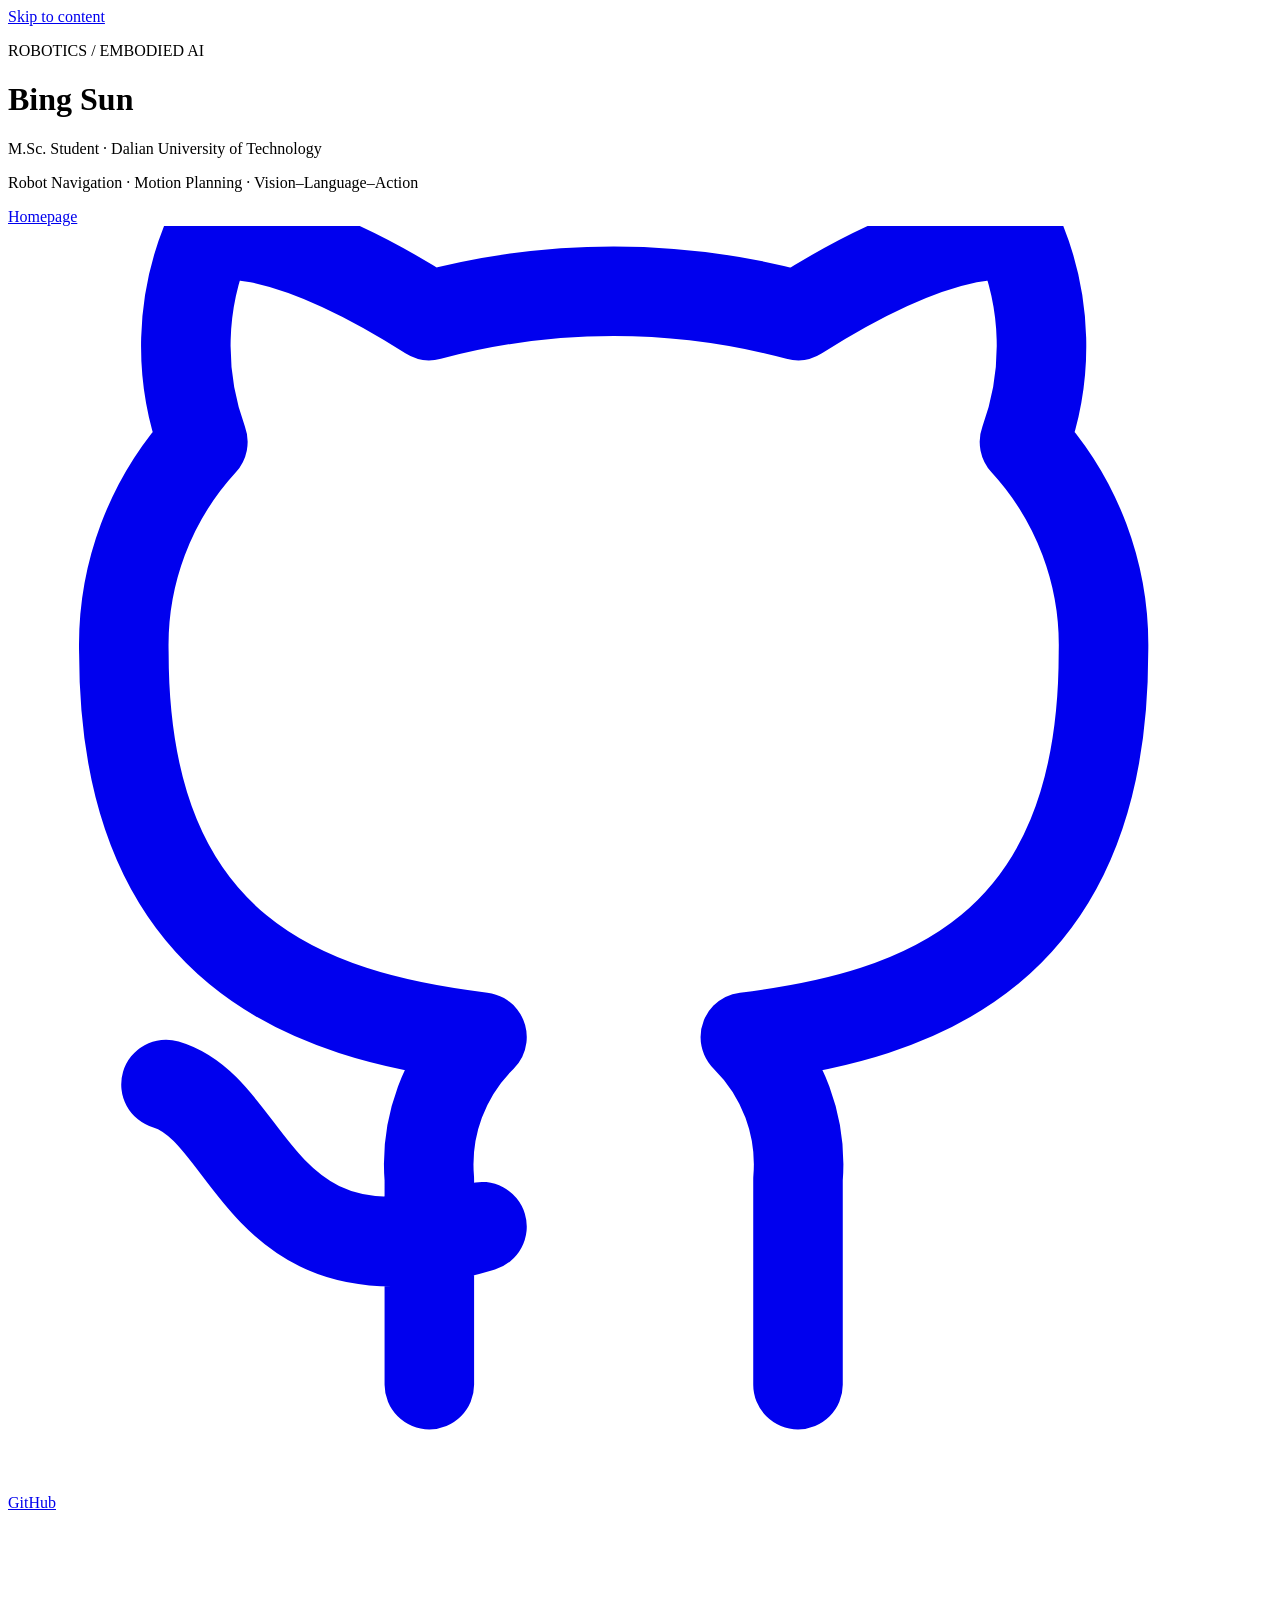
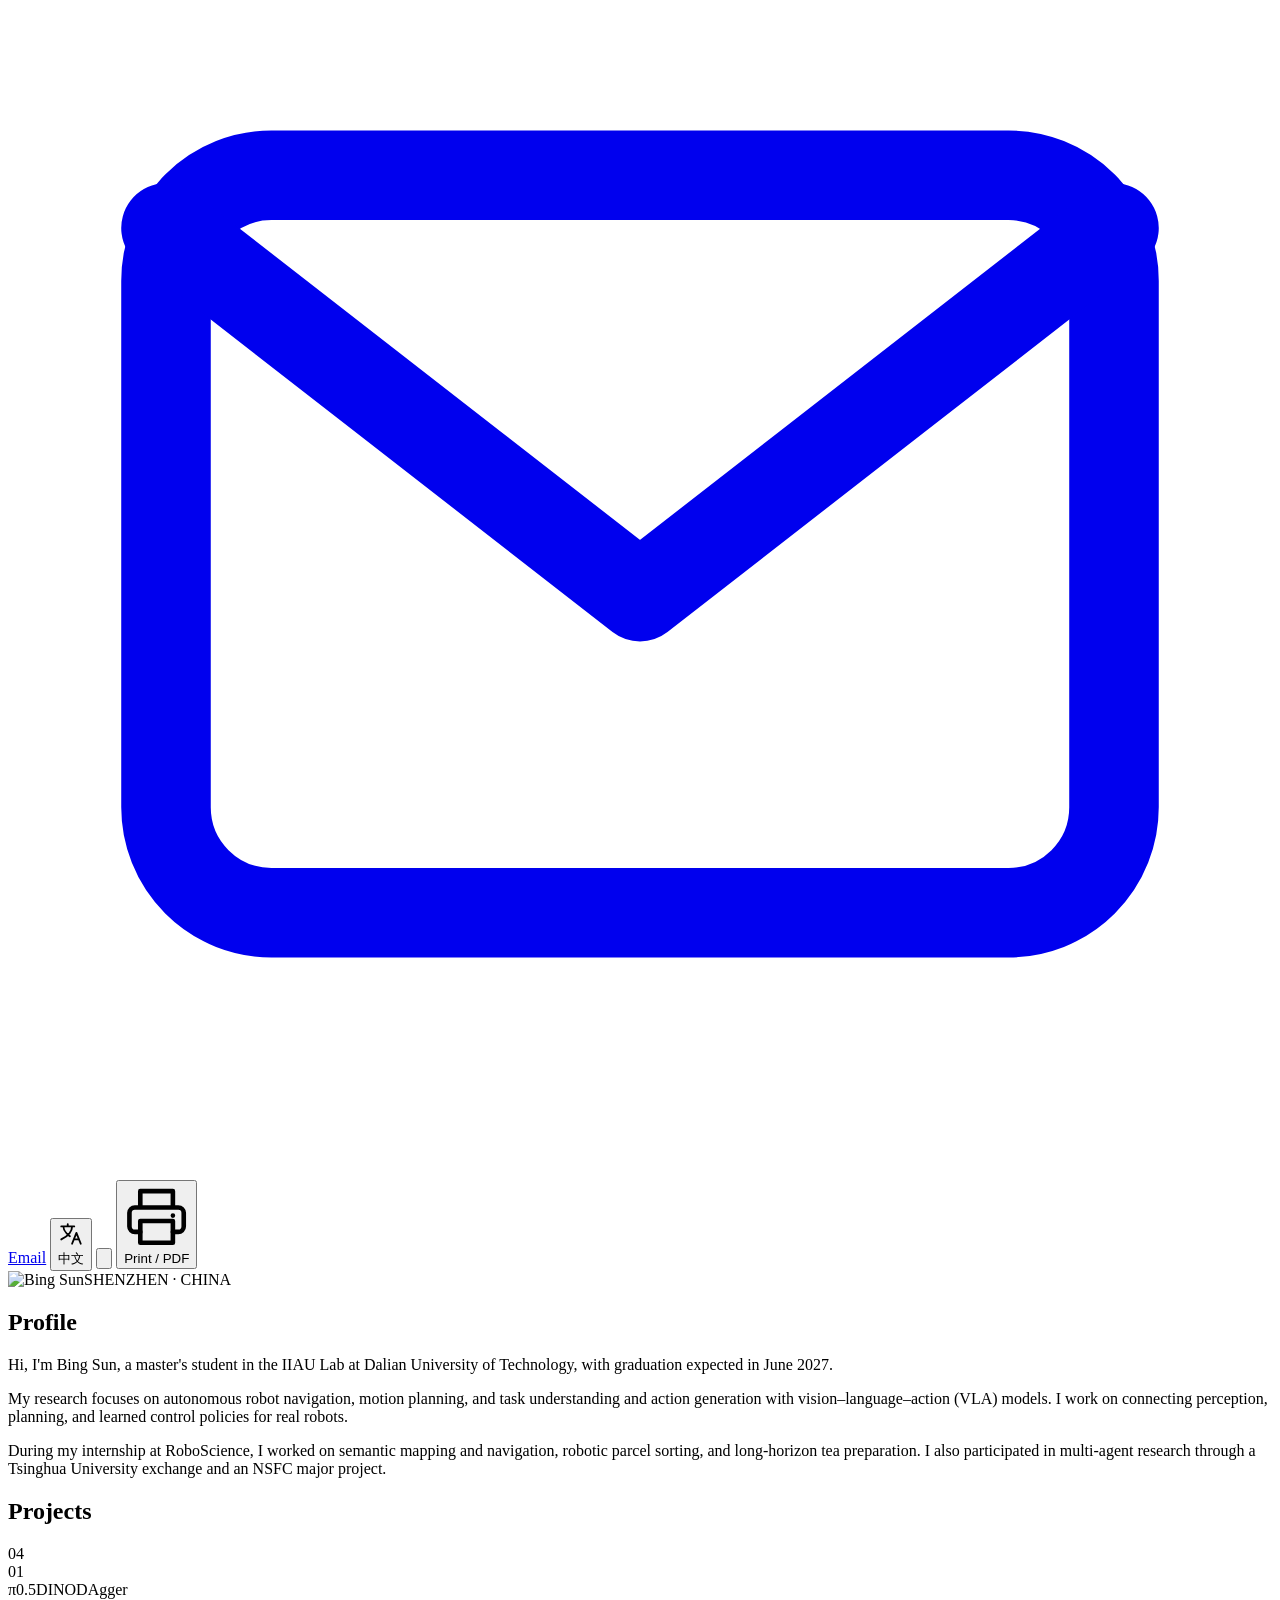
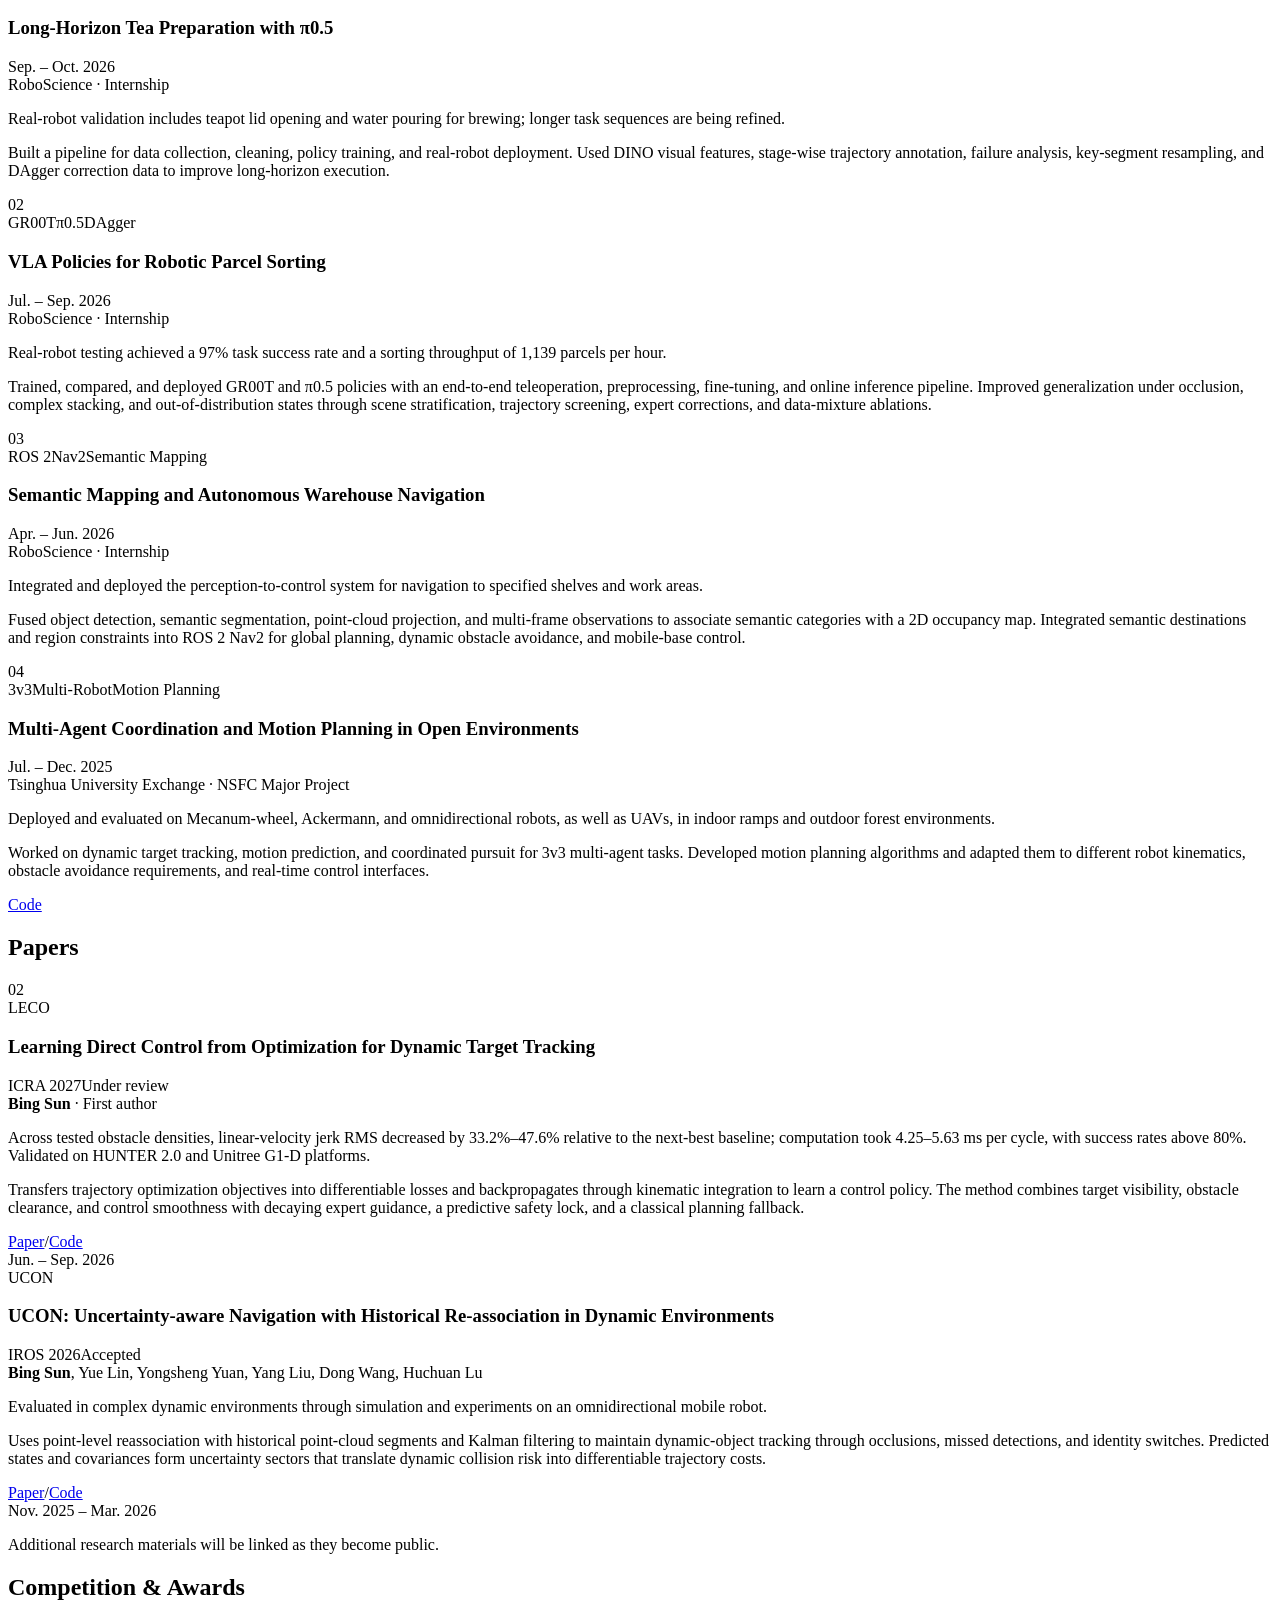
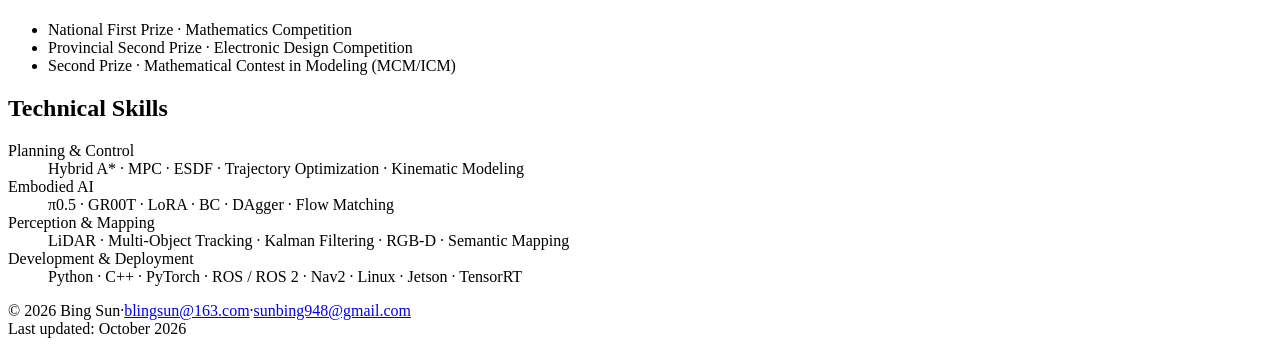
==== cv.html @ 5597ba79 "content: add LECO paper and code links" ====
<!doctype html>
<html lang="en">
<head>
  <meta charset="utf-8">
  <meta name="viewport" content="width=device-width, initial-scale=1">
  <meta name="color-scheme" content="light dark">
  <meta name="description" content="Bing Sun (孙冰), master's student at Dalian University of Technology. Research in robot navigation, motion planning, and vision–language–action models.">
  <meta property="og:title" content="Bing Sun | Robotics & Embodied AI">
  <meta property="og:description" content="Research and projects in autonomous navigation, motion planning, and vision–language–action policies.">
  <meta property="og:type" content="website">
  <meta property="og:url" content="https://bling-sun.github.io/MyHomepage/cv.html">
  <meta property="og:image" content="https://bling-sun.github.io/MyHomepage/assets/portrait.jpg">
  <link rel="canonical" href="https://bling-sun.github.io/MyHomepage/cv.html">
  <link rel="icon" href="assets/favicon.svg" type="image/svg+xml">
  <link rel="stylesheet" href="assets/styles.css?v=c110475b6ccc">
  <title>Bing Sun — CV</title>
  <script src="assets/main.js?v=215d275cc65a" defer></script>
  <script type="application/ld+json">{"@context":"https://schema.org","@type":"Person","name":"Bing Sun","alternateName":"孙冰","url":"https://bling-sun.github.io/MyHomepage/","image":"https://bling-sun.github.io/MyHomepage/assets/portrait.jpg","email":["blingsun@163.com","sunbing948@gmail.com"],"sameAs":["https://github.com/Bling-sun"],"affiliation":{"@type":"CollegeOrUniversity","name":"Dalian University of Technology"},"knowsAbout":["Robot Navigation","Motion Planning","Vision–Language–Action Models"]}</script>
</head>
<body class="cv-page">
  <a data-i18n="ui.skip" class="skip-link" href="#main">Skip to content</a>
  <header class="hero">
    <div class="hero-inner">
      <div class="hero-copy">
        <p data-i18n="hero.eyebrow" class="eyebrow">ROBOTICS / EMBODIED AI</p>
        <h1 data-i18n="name">Bing Sun</h1><p data-i18n="role" class="role">M.Sc. Student · Dalian University of Technology</p><p data-i18n="interests" class="interests">Robot Navigation · Motion Planning · Vision–Language–Action</p><div class="toolbar" aria-label="Links and display options">
    <a href="./" class="tool-link"><span data-i18n="ui.home">Homepage</span></a>
    <a href="https://github.com/Bling-sun" class="tool-link" target="_blank" rel="noopener noreferrer"><svg aria-hidden="true" viewBox="0 0 24 24" fill="none" stroke="currentColor" stroke-width="1.7" stroke-linecap="round" stroke-linejoin="round"><path d="M9 19c-4.3 1.3-4.3-2.2-6-2.7M15 22v-3.9a3.4 3.4 0 0 0-1-2.7c3.3-.4 6.8-1.6 6.8-7.3a5.7 5.7 0 0 0-1.5-4A5.3 5.3 0 0 0 19.2.2S18-.2 15 1.7a13.5 13.5 0 0 0-7 0C5-.2 3.8.2 3.8.2a5.3 5.3 0 0 0-.1 3.9 5.7 5.7 0 0 0-1.5 4c0 5.7 3.5 6.9 6.8 7.3a3.4 3.4 0 0 0-1 2.7V22"/></svg><span>GitHub</span></a>
    <a href="https://mail.163.com/" class="tool-link" data-email-contact aria-haspopup="dialog"><svg aria-hidden="true" viewBox="0 0 24 24" fill="none" stroke="currentColor" stroke-width="1.7" stroke-linecap="round" stroke-linejoin="round"><rect x="3" y="5" width="18" height="14" rx="2"/><path d="m3 6 9 7 9-7"/></svg><span data-i18n="ui.email">Email</span></a>
    <span class="toolbar-divider" aria-hidden="true"></span>
    <button class="tool-link" id="language-toggle" type="button" aria-label="切换为中文"><svg aria-hidden="true" viewBox="0 0 24 24" fill="none" stroke="currentColor" stroke-width="1.7" stroke-linecap="round" stroke-linejoin="round"><path d="M3 5h12M9 3v2M5 5c0 5 6 9 6 9M13 5c0 5-4 9-10 12M13 21l4-10 4 10M14.5 17h5"/></svg><span id="language-label">中文</span></button>
    <button class="tool-link theme-toggle" id="theme-toggle" type="button" aria-label="Switch to dark theme"><svg aria-hidden="true" viewBox="0 0 24 24" fill="none" stroke="currentColor" stroke-width="1.7" stroke-linecap="round" stroke-linejoin="round"><path d="M20.9 13A9 9 0 0 1 11 3.1 9 9 0 1 0 20.9 13Z"/></svg></button>
    <button class="tool-link" id="print-cv" type="button"><svg aria-hidden="true" viewBox="0 0 24 24" fill="none" stroke="currentColor" stroke-width="1.7" stroke-linecap="round" stroke-linejoin="round"><path d="M6 9V3h12v6M6 18H4a2 2 0 0 1-2-2v-5a2 2 0 0 1 2-2h16a2 2 0 0 1 2 2v5a2 2 0 0 1-2 2h-2"/><path d="M6 14h12v8H6zM18 12h.01"/></svg><span data-i18n="ui.print">Print / PDF</span></button>
  </div>

      </div>
      <div class="portrait-wrap"><img class="portrait" src="assets/portrait.jpg" alt="Bing Sun" width="128" height="154"><span class="portrait-caption">SHENZHEN · CHINA</span></div>

    </div>
  </header>

  <main class="container" id="main">
    <section class="profile" aria-labelledby="about-heading"><h2 id="about-heading"><span data-i18n="heading.about">Profile</span></h2><p data-i18n="bio.0">Hi, I&#39;m Bing Sun, a master&#39;s student in the IIAU Lab at Dalian University of Technology, with graduation expected in June 2027.</p><p data-i18n="bio.1">My research focuses on autonomous robot navigation, motion planning, and task understanding and action generation with vision–language–action (VLA) models. I work on connecting perception, planning, and learned control policies for real robots.</p><p data-i18n="bio.2">During my internship at RoboScience, I worked on semantic mapping and navigation, robotic parcel sorting, and long-horizon tea preparation. I also participated in multi-agent research through a Tsinghua University exchange and an NSFC major project.</p></section>
    <section id="projects" aria-labelledby="projects-heading"><div class="section-heading"><h2 id="projects-heading"><span data-i18n="heading.projects">Projects</span></h2><span class="section-count">04</span></div><div class="project-grid"><article class="entry project" id="tea">
      <div class="entry-content">
      <div class="entry-kicker"><span class="project-number">01</span><div class="tags"><span>π0.5</span><span>DINO</span><span>DAgger</span></div></div>
      <div class="entry-heading"><h3><span data-i18n="project.0.title">Long-Horizon Tea Preparation with π0.5</span></h3>
      <div class="entry-meta"><span data-i18n="project.0.date" class="date">Sep. – Oct. 2026</span></div></div>
      <div class="attribution"><span data-i18n="project.0.attribution">RoboScience · Internship</span></div>
      <div class="entry-body"><p data-i18n="project.0.result" class="result">Real-robot validation includes teapot lid opening and water pouring for brewing; longer task sequences are being refined.</p>
      <p data-i18n="project.0.description">Built a pipeline for data collection, cleaning, policy training, and real-robot deployment. Used DINO visual features, stage-wise trajectory annotation, failure analysis, key-segment resampling, and DAgger correction data to improve long-horizon execution.</p></div>
      <div class="entry-footer"><div class="material-links"></div></div>
      </div></article><article class="entry project" id="sorting">
      <div class="entry-content">
      <div class="entry-kicker"><span class="project-number">02</span><div class="tags"><span>GR00T</span><span>π0.5</span><span>DAgger</span></div></div>
      <div class="entry-heading"><h3><span data-i18n="project.1.title">VLA Policies for Robotic Parcel Sorting</span></h3>
      <div class="entry-meta"><span data-i18n="project.1.date" class="date">Jul. – Sep. 2026</span></div></div>
      <div class="attribution"><span data-i18n="project.1.attribution">RoboScience · Internship</span></div>
      <div class="entry-body"><p data-i18n="project.1.result" class="result">Real-robot testing achieved a 97% task success rate and a sorting throughput of 1,139 parcels per hour.</p>
      <p data-i18n="project.1.description">Trained, compared, and deployed GR00T and π0.5 policies with an end-to-end teleoperation, preprocessing, fine-tuning, and online inference pipeline. Improved generalization under occlusion, complex stacking, and out-of-distribution states through scene stratification, trajectory screening, expert corrections, and data-mixture ablations.</p></div>
      <div class="entry-footer"><div class="material-links"></div></div>
      </div></article><article class="entry project" id="navigation">
      <div class="entry-content">
      <div class="entry-kicker"><span class="project-number">03</span><div class="tags"><span>ROS 2</span><span>Nav2</span><span>Semantic Mapping</span></div></div>
      <div class="entry-heading"><h3><span data-i18n="project.2.title">Semantic Mapping and Autonomous Warehouse Navigation</span></h3>
      <div class="entry-meta"><span data-i18n="project.2.date" class="date">Apr. – Jun. 2026</span></div></div>
      <div class="attribution"><span data-i18n="project.2.attribution">RoboScience · Internship</span></div>
      <div class="entry-body"><p data-i18n="project.2.result" class="result">Integrated and deployed the perception-to-control system for navigation to specified shelves and work areas.</p>
      <p data-i18n="project.2.description">Fused object detection, semantic segmentation, point-cloud projection, and multi-frame observations to associate semantic categories with a 2D occupancy map. Integrated semantic destinations and region constraints into ROS 2 Nav2 for global planning, dynamic obstacle avoidance, and mobile-base control.</p></div>
      <div class="entry-footer"><div class="material-links"></div></div>
      </div></article><article class="entry project" id="multi-agent">
      <div class="entry-content">
      <div class="entry-kicker"><span class="project-number">04</span><div class="tags"><span>3v3</span><span>Multi-Robot</span><span>Motion Planning</span></div></div>
      <div class="entry-heading"><h3><span data-i18n="project.3.title">Multi-Agent Coordination and Motion Planning in Open Environments</span></h3>
      <div class="entry-meta"><span data-i18n="project.3.date" class="date">Jul. – Dec. 2025</span></div></div>
      <div class="attribution"><span data-i18n="project.3.attribution">Tsinghua University Exchange · NSFC Major Project</span></div>
      <div class="entry-body"><p data-i18n="project.3.result" class="result">Deployed and evaluated on Mecanum-wheel, Ackermann, and omnidirectional robots, as well as UAVs, in indoor ramps and outdoor forest environments.</p>
      <p data-i18n="project.3.description">Worked on dynamic target tracking, motion prediction, and coordinated pursuit for 3v3 multi-agent tasks. Developed motion planning algorithms and adapted them to different robot kinematics, obstacle avoidance requirements, and real-time control interfaces.</p></div>
      <div class="entry-footer"><div class="material-links"><a href="https://github.com/Bling-sun/RobotPerception" target="_blank" rel="noopener noreferrer"><span data-i18n="project.3.link.code">Code</span></a></div></div>
      </div></article></div></section>
    <section id="papers" aria-labelledby="papers-heading"><div class="section-heading"><h2 id="papers-heading"><span data-i18n="heading.papers">Papers</span></h2><span class="section-count">02</span></div><article class="entry paper" id="leco">
      <div class="entry-content">
      <div class="entry-kicker">LECO</div>
      <div class="entry-heading"><h3><span data-i18n="paper.0.title">Learning Direct Control from Optimization for Dynamic Target Tracking</span></h3>
      <div class="entry-meta"><span class="venue">ICRA 2027</span><span data-i18n="paper.0.status" class="status review">Under review</span></div></div>
      <div class="attribution"><span class="authors"><strong data-i18n="paper.0.attribution.name">Bing Sun</strong><span data-i18n="paper.0.attribution.remaining"> · First author</span></span></div>
      <div class="entry-body"><p data-i18n="paper.0.result" class="result">Across tested obstacle densities, linear-velocity jerk RMS decreased by 33.2%–47.6% relative to the next-best baseline; computation took 4.25–5.63 ms per cycle, with success rates above 80%. Validated on HUNTER 2.0 and Unitree G1-D platforms.</p>
      <p data-i18n="paper.0.description">Transfers trajectory optimization objectives into differentiable losses and backpropagates through kinematic integration to learn a control policy. The method combines target visibility, obstacle clearance, and control smoothness with decaying expert guidance, a predictive safety lock, and a classical planning fallback.</p></div>
      <div class="entry-footer"><div class="material-links"><a href="https://arxiv.org/abs/2610.34929" target="_blank" rel="noopener noreferrer"><span data-i18n="paper.0.link.paper">Paper</span></a><span aria-hidden="true" class="link-divider">/</span><a href="https://github.com/Bling-sun/LECO" target="_blank" rel="noopener noreferrer"><span data-i18n="paper.0.link.code">Code</span></a></div><span data-i18n="paper.0.date" class="date">Jun. – Sep. 2026</span></div>
      </div></article><article class="entry paper" id="ucon">
      <div class="entry-content">
      <div class="entry-kicker">UCON</div>
      <div class="entry-heading"><h3><span data-i18n="paper.1.title">UCON: Uncertainty-aware Navigation with Historical Re-association in Dynamic Environments</span></h3>
      <div class="entry-meta"><span class="venue">IROS 2026</span><span data-i18n="paper.1.status" class="status accepted">Accepted</span></div></div>
      <div class="attribution"><span class="authors"><strong data-i18n="paper.1.attribution.name">Bing Sun</strong><span data-i18n="paper.1.attribution.remaining">, Yue Lin, Yongsheng Yuan, Yang Liu, Dong Wang, Huchuan Lu</span></span></div>
      <div class="entry-body"><p data-i18n="paper.1.result" class="result">Evaluated in complex dynamic environments through simulation and experiments on an omnidirectional mobile robot.</p>
      <p data-i18n="paper.1.description">Uses point-level reassociation with historical point-cloud segments and Kalman filtering to maintain dynamic-object tracking through occlusions, missed detections, and identity switches. Predicted states and covariances form uncertainty sectors that translate dynamic collision risk into differentiable trajectory costs.</p></div>
      <div class="entry-footer"><div class="material-links"><a href="https://arxiv.org/abs/2609.29419" target="_blank" rel="noopener noreferrer"><span data-i18n="paper.1.link.paper">Paper</span></a><span aria-hidden="true" class="link-divider">/</span><a href="https://github.com/Bling-sun/UCON" target="_blank" rel="noopener noreferrer"><span data-i18n="paper.1.link.code">Code</span></a></div><span data-i18n="paper.1.date" class="date">Nov. 2025 – Mar. 2026</span></div>
      </div></article><p data-i18n="papers.note" class="section-note">Additional research materials will be linked as they become public.</p></section>
    <section id="awards" aria-labelledby="awards-heading"><div class="section-heading"><h2 id="awards-heading"><span data-i18n="heading.awards">Competition &amp; Awards</span></h2></div><ul class="awards-list"><li data-i18n="award.0">National First Prize · Mathematics Competition</li><li data-i18n="award.1">Provincial Second Prize · Electronic Design Competition</li><li data-i18n="award.2">Second Prize · Mathematical Contest in Modeling (MCM/ICM)</li></ul></section>
    <section id="skills" aria-labelledby="skills-heading"><div class="section-heading"><h2 id="skills-heading"><span data-i18n="heading.skills">Technical Skills</span></h2></div><dl class="skills-list"><div><dt><span data-i18n="skill.0.label">Planning &amp; Control</span></dt><dd>Hybrid A* · MPC · ESDF · Trajectory Optimization · Kinematic Modeling</dd></div><div><dt><span data-i18n="skill.1.label">Embodied AI</span></dt><dd>π0.5 · GR00T · LoRA · BC · DAgger · Flow Matching</dd></div><div><dt><span data-i18n="skill.2.label">Perception &amp; Mapping</span></dt><dd>LiDAR · Multi-Object Tracking · Kalman Filtering · RGB-D · Semantic Mapping</dd></div><div><dt><span data-i18n="skill.3.label">Development &amp; Deployment</span></dt><dd>Python · C++ · PyTorch · ROS / ROS 2 · Nav2 · Linux · Jetson · TensorRT</dd></div></dl></section>
  </main>
  <footer class="site-footer"><div><span>© 2026 </span><span data-i18n="footer.name">Bing Sun</span><span class="footer-dot" aria-hidden="true">·</span><a href="https://mail.163.com/" data-email-contact aria-haspopup="dialog">blingsun@163.com</a><span class="footer-dot" aria-hidden="true">·</span><a href="https://mail.google.com/mail/?view=cm&amp;fs=1&amp;to=sunbing948%40gmail.com" data-email-contact aria-haspopup="dialog">sunbing948@gmail.com</a></div><div class="updated"><span data-i18n="footer.updated">Last updated: October 2026</span></div></footer>
  <dialog class="email-dialog" id="email-contact" aria-labelledby="email-title">
    <div class="email-heading"><h2 data-i18n="contact.title" id="email-title">Get in touch</h2><form method="dialog"><button class="tool-link" type="submit"><span data-i18n="contact.close">Close</span></button></form></div>
    <p data-i18n="contact.description">Copy a recipient address and write from your preferred email service. For 163 Mail, paste the address into a new message after signing in.</p>
    <div class="email-option">
      <label data-i18n="contact.address.0" for="email-address-0">Email address 1</label>
      <input id="email-address-0" type="text" value="blingsun@163.com" readonly spellcheck="false">
      <div class="email-actions"><button class="tool-link" type="button" data-copy-email="email-address-0"><span data-i18n="contact.copy.0">Copy email</span></button><a href="https://mail.163.com/" class="tool-link" target="_blank" rel="noopener noreferrer"><span data-i18n="contact.open.0">Open 163 Mail ↗</span></a></div>
    </div><div class="email-option">
      <label data-i18n="contact.address.1" for="email-address-1">Email address 2</label>
      <input id="email-address-1" type="text" value="sunbing948@gmail.com" readonly spellcheck="false">
      <div class="email-actions"><button class="tool-link" type="button" data-copy-email="email-address-1"><span data-i18n="contact.copy.1">Copy email</span></button><a href="https://mail.google.com/mail/?view=cm&amp;fs=1&amp;to=sunbing948%40gmail.com" class="tool-link" target="_blank" rel="noopener noreferrer"><span data-i18n="contact.open.1">Compose in Gmail ↗</span></a></div>
    </div>
    <p class="email-status" id="email-status" role="status" aria-live="polite"></p>
  </dialog>
  <script id="translations" type="application/json">{"bio.0":{"en":"Hi, I'm Bing Sun, a master's student in the IIAU Lab at Dalian University of Technology, with graduation expected in June 2027.","zh":"你好，我是孙冰，目前在大连理工大学 IIAU Lab 攻读硕士学位，预计于 2027 年 6 月毕业。"},"bio.1":{"en":"My research focuses on autonomous robot navigation, motion planning, and task understanding and action generation with vision–language–action (VLA) models. I work on connecting perception, planning, and learned control policies for real robots.","zh":"我的研究方向是机器人自主导航、运动规划，以及基于视觉语言动作（VLA）模型的任务理解与动作生成，关注感知、规划与学习控制策略在真实机器人上的融合与应用。"},"bio.2":{"en":"During my internship at RoboScience, I worked on semantic mapping and navigation, robotic parcel sorting, and long-horizon tea preparation. I also participated in multi-agent research through a Tsinghua University exchange and an NSFC major project.","zh":"在 RoboScience 实习期间，我参与了语义建图与自主导航、机器人快递分拣及长程茶艺操作。在清华大学交流及国家自然科学基金重大项目中，我参与了多智能体协同对抗研究。"},"award.0":{"en":"National First Prize · Mathematics Competition","zh":"数学竞赛 · 国家一等奖"},"award.1":{"en":"Provincial Second Prize · Electronic Design Competition","zh":"电子设计竞赛 · 省级二等奖"},"award.2":{"en":"Second Prize · Mathematical Contest in Modeling (MCM/ICM)","zh":"美国大学生数学建模竞赛 · 二等奖"},"skill.0.label":{"en":"Planning & Control","zh":"规划与控制"},"skill.1.label":{"en":"Embodied AI","zh":"具身智能"},"skill.2.label":{"en":"Perception & Mapping","zh":"感知与建图"},"skill.3.label":{"en":"Development & Deployment","zh":"开发与部署"},"name":{"en":"Bing Sun","zh":"孙冰"},"role":{"en":"M.Sc. Student · Dalian University of Technology","zh":"硕士研究生 · 大连理工大学"},"interests":{"en":"Robot Navigation · Motion Planning · Vision–Language–Action","zh":"机器人导航 · 运动规划 · 视觉语言动作模型"},"ui.home":{"en":"Homepage","zh":"主页"},"ui.email":{"en":"Email","zh":"邮箱"},"ui.print":{"en":"Print / PDF","zh":"打印 / PDF"},"ui.skip":{"en":"Skip to content","zh":"跳转到内容"},"hero.eyebrow":{"en":"ROBOTICS / EMBODIED AI","zh":"机器人 / 具身智能"},"heading.about":{"en":"Profile","zh":"个人简介"},"project.0.title":{"en":"Long-Horizon Tea Preparation with π0.5","zh":"基于 π0.5 的长程茶艺操作"},"project.0.date":{"en":"Sep. – Oct. 2026","zh":"2026.09 – 2026.10"},"project.0.description":{"en":"Built a pipeline for data collection, cleaning, policy training, and real-robot deployment. Used DINO visual features, stage-wise trajectory annotation, failure analysis, key-segment resampling, and DAgger correction data to improve long-horizon execution.","zh":"搭建数据采集、清洗、策略训练与真机部署链路。引入 DINO 视觉特征，围绕阶段切换、误差累积及失败恢复建立分阶段轨迹标注和失败归因机制，结合关键片段重采样与 DAgger 纠错数据优化长程执行。"},"project.0.attribution":{"en":"RoboScience · Internship","zh":"RoboScience · 实习"},"project.0.result":{"en":"Real-robot validation includes teapot lid opening and water pouring for brewing; longer task sequences are being refined.","zh":"完成系统集成与真机测试，已实现茶壶开盖和倒水冲泡步骤，并持续优化更长任务序列的执行能力。"},"project.1.title":{"en":"VLA Policies for Robotic Parcel Sorting","zh":"快递分拣 VLA 策略训练与实机部署"},"project.1.date":{"en":"Jul. – Sep. 2026","zh":"2026.07 – 2026.09"},"project.1.description":{"en":"Trained, compared, and deployed GR00T and π0.5 policies with an end-to-end teleoperation, preprocessing, fine-tuning, and online inference pipeline. Improved generalization under occlusion, complex stacking, and out-of-distribution states through scene stratification, trajectory screening, expert corrections, and data-mixture ablations.","zh":"基于 GR00T 和 π0.5 开展训练、性能对比与真机部署，搭建遥操作采集、数据预处理、策略微调和在线推理链路。针对包裹遮挡、复杂堆叠与分布外失败，结合场景分层、轨迹筛选、专家纠错及数据配比消融改善泛化表现。"},"project.1.attribution":{"en":"RoboScience · Internship","zh":"RoboScience · 实习"},"project.1.result":{"en":"Real-robot testing achieved a 97% task success rate and a sorting throughput of 1,139 parcels per hour.","zh":"真实机器人测试中，任务成功率达到 97%，分拣速度达到 1,139 件/小时。"},"project.2.title":{"en":"Semantic Mapping and Autonomous Warehouse Navigation","zh":"面向仓库环境的语义建图与自主导航"},"project.2.date":{"en":"Apr. – Jun. 2026","zh":"2026.04 – 2026.06"},"project.2.description":{"en":"Fused object detection, semantic segmentation, point-cloud projection, and multi-frame observations to associate semantic categories with a 2D occupancy map. Integrated semantic destinations and region constraints into ROS 2 Nav2 for global planning, dynamic obstacle avoidance, and mobile-base control.","zh":"融合目标检测、语义分割、点云投影与多帧观测，实现语义类别与二维占据地图的空间关联。基于 ROS 2 Nav2 集成全局规划、局部动态避障及底盘控制，将语义目标点和区域约束融入导航任务。"},"project.2.attribution":{"en":"RoboScience · Internship","zh":"RoboScience · 实习"},"project.2.result":{"en":"Integrated and deployed the perception-to-control system for navigation to specified shelves and work areas.","zh":"完成从感知、建图到规划控制的系统联调与部署，实现面向指定货架和工作区域的自主导航。"},"project.3.title":{"en":"Multi-Agent Coordination and Motion Planning in Open Environments","zh":"开放环境多智能体协同对抗与运动规划"},"project.3.date":{"en":"Jul. – Dec. 2025","zh":"2025.07 – 2025.12"},"project.3.description":{"en":"Worked on dynamic target tracking, motion prediction, and coordinated pursuit for 3v3 multi-agent tasks. Developed motion planning algorithms and adapted them to different robot kinematics, obstacle avoidance requirements, and real-time control interfaces.","zh":"面向 3v3 多智能体任务，开展动态目标跟踪、运动状态预测与协同围剿策略研究。开发运动规划算法，并针对不同平台的运动学、障碍规避与实时控制需求完成适配。"},"project.3.attribution":{"en":"Tsinghua University Exchange · NSFC Major Project","zh":"清华大学交流 · 国家自然科学基金重大项目"},"project.3.result":{"en":"Deployed and evaluated on Mecanum-wheel, Ackermann, and omnidirectional robots, as well as UAVs, in indoor ramps and outdoor forest environments.","zh":"支持麦克纳姆轮、阿克曼轮、全向轮移动机器人及无人机，在室内坡道和室外森林环境中完成部署与实验验证。"},"project.3.link.code":{"en":"Code","zh":"代码"},"heading.projects":{"en":"Projects","zh":"项目"},"paper.0.title":{"en":"Learning Direct Control from Optimization for Dynamic Target Tracking","zh":"从优化中学习直接控制，实现动态目标跟踪"},"paper.0.status":{"en":"Under review","zh":"审稿中"},"paper.0.description":{"en":"Transfers trajectory optimization objectives into differentiable losses and backpropagates through kinematic integration to learn a control policy. The method combines target visibility, obstacle clearance, and control smoothness with decaying expert guidance, a predictive safety lock, and a classical planning fallback.","zh":"将传统轨迹优化目标转化为可微损失，通过运动学积分实现轨迹级损失向控制策略的端到端反向传播。融合目标可见性、障碍物距离与控制平滑性约束，并结合衰减式专家引导、预测性安全锁及经典规划控制回退策略。"},"paper.0.attribution.name":{"en":"Bing Sun","zh":"孙冰"},"paper.0.attribution.remaining":{"en":" · First author","zh":" · 第一作者"},"paper.0.result":{"en":"Across tested obstacle densities, linear-velocity jerk RMS decreased by 33.2%–47.6% relative to the next-best baseline; computation took 4.25–5.63 ms per cycle, with success rates above 80%. Validated on HUNTER 2.0 and Unitree G1-D platforms.","zh":"在所测试的不同障碍物密度下，线速度 Jerk RMS 较次优方法降低 33.2%–47.6%，单周期计算时间为 4.25–5.63 ms，成功率超过 80%；在 HUNTER 2.0 阿克曼底盘和宇树 G1-D 平台上完成实机验证。"},"paper.0.link.paper":{"en":"Paper","zh":"论文"},"paper.0.link.code":{"en":"Code","zh":"代码"},"paper.0.date":{"en":"Jun. – Sep. 2026","zh":"2026.06 – 2026.09"},"paper.1.title":{"en":"UCON: Uncertainty-aware Navigation with Historical Re-association in Dynamic Environments","zh":"UCON：动态环境中基于历史重关联的不确定性感知导航"},"paper.1.status":{"en":"Accepted","zh":"已录用"},"paper.1.description":{"en":"Uses point-level reassociation with historical point-cloud segments and Kalman filtering to maintain dynamic-object tracking through occlusions, missed detections, and identity switches. Predicted states and covariances form uncertainty sectors that translate dynamic collision risk into differentiable trajectory costs.","zh":"针对遮挡、漏检和 ID 切换，设计基于历史点云片段的点级重关联机制，结合卡尔曼滤波进行目标状态估计与协方差传播。基于预测状态与协方差构建不确定性扇区，将动态碰撞风险转化为可微轨迹代价。"},"paper.1.attribution.name":{"en":"Bing Sun","zh":"孙冰"},"paper.1.attribution.remaining":{"en":", Yue Lin, Yongsheng Yuan, Yang Liu, Dong Wang, Huchuan Lu","zh":"，林跃，袁永胜，刘洋，王栋，卢湖川"},"paper.1.result":{"en":"Evaluated in complex dynamic environments through simulation and experiments on an omnidirectional mobile robot.","zh":"在复杂动态环境中开展仿真及全向移动机器人实验，验证感知与规划联合方法的有效性。"},"paper.1.link.paper":{"en":"Paper","zh":"论文"},"paper.1.link.code":{"en":"Code","zh":"代码"},"paper.1.date":{"en":"Nov. 2025 – Mar. 2026","zh":"2025.11 – 2026.03"},"papers.note":{"en":"Additional research materials will be linked as they become public.","zh":"更多研究资料将在公开后补充链接。"},"heading.papers":{"en":"Papers","zh":"论文"},"heading.awards":{"en":"Competition & Awards","zh":"竞赛与荣誉"},"heading.skills":{"en":"Technical Skills","zh":"专业技能"},"footer.name":{"en":"Bing Sun","zh":"孙冰"},"footer.updated":{"en":"Last updated: October 2026","zh":"最近更新：2026 年 10 月"},"contact.title":{"en":"Get in touch","zh":"联系我"},"contact.close":{"en":"Close","zh":"关闭"},"contact.description":{"en":"Copy a recipient address and write from your preferred email service. For 163 Mail, paste the address into a new message after signing in.","zh":"复制收件地址，用你常用的邮箱写信。网易邮箱需登录后新建邮件并粘贴地址。"},"contact.address.0":{"en":"Email address 1","zh":"邮箱地址 1"},"contact.copy.0":{"en":"Copy email","zh":"复制邮箱"},"contact.open.0":{"en":"Open 163 Mail ↗","zh":"打开网易邮箱 ↗"},"contact.address.1":{"en":"Email address 2","zh":"邮箱地址 2"},"contact.copy.1":{"en":"Copy email","zh":"复制邮箱"},"contact.open.1":{"en":"Compose in Gmail ↗","zh":"Gmail 网页写信 ↗"}}</script>
</body>
</html>
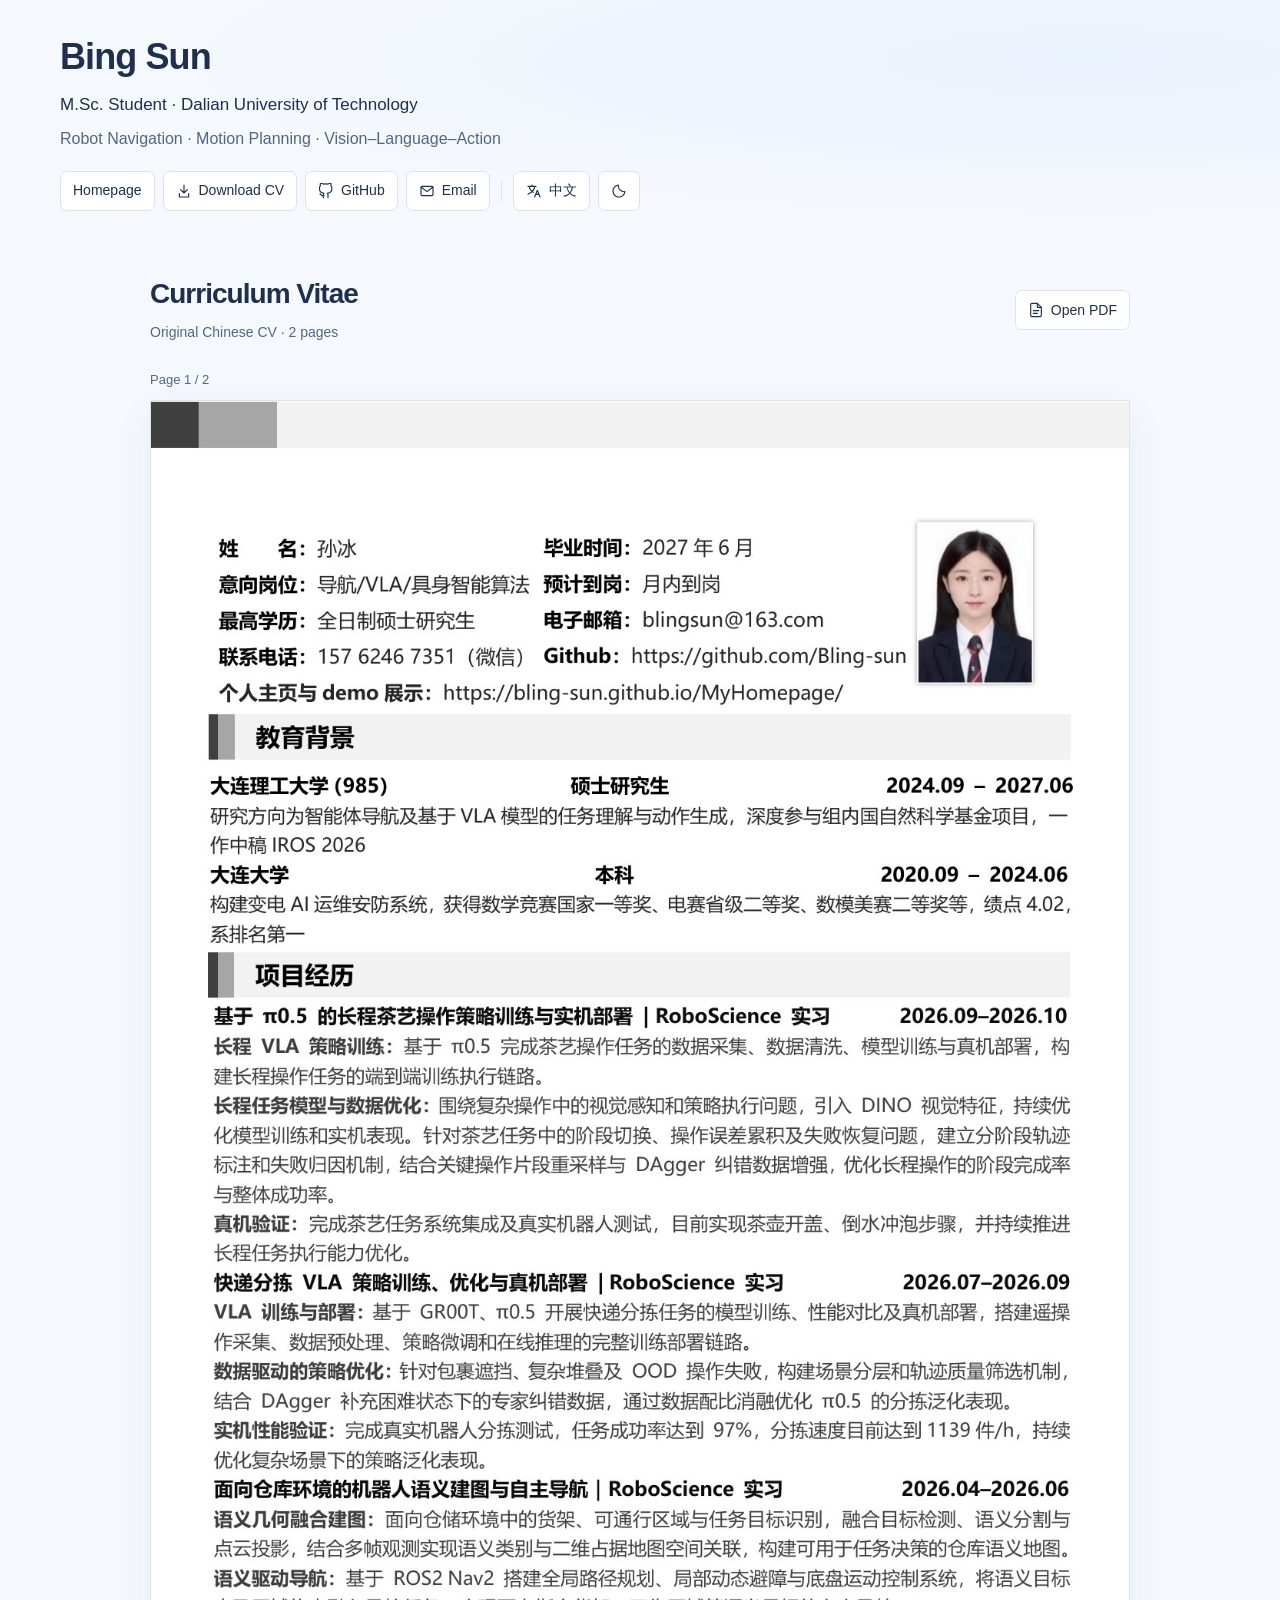
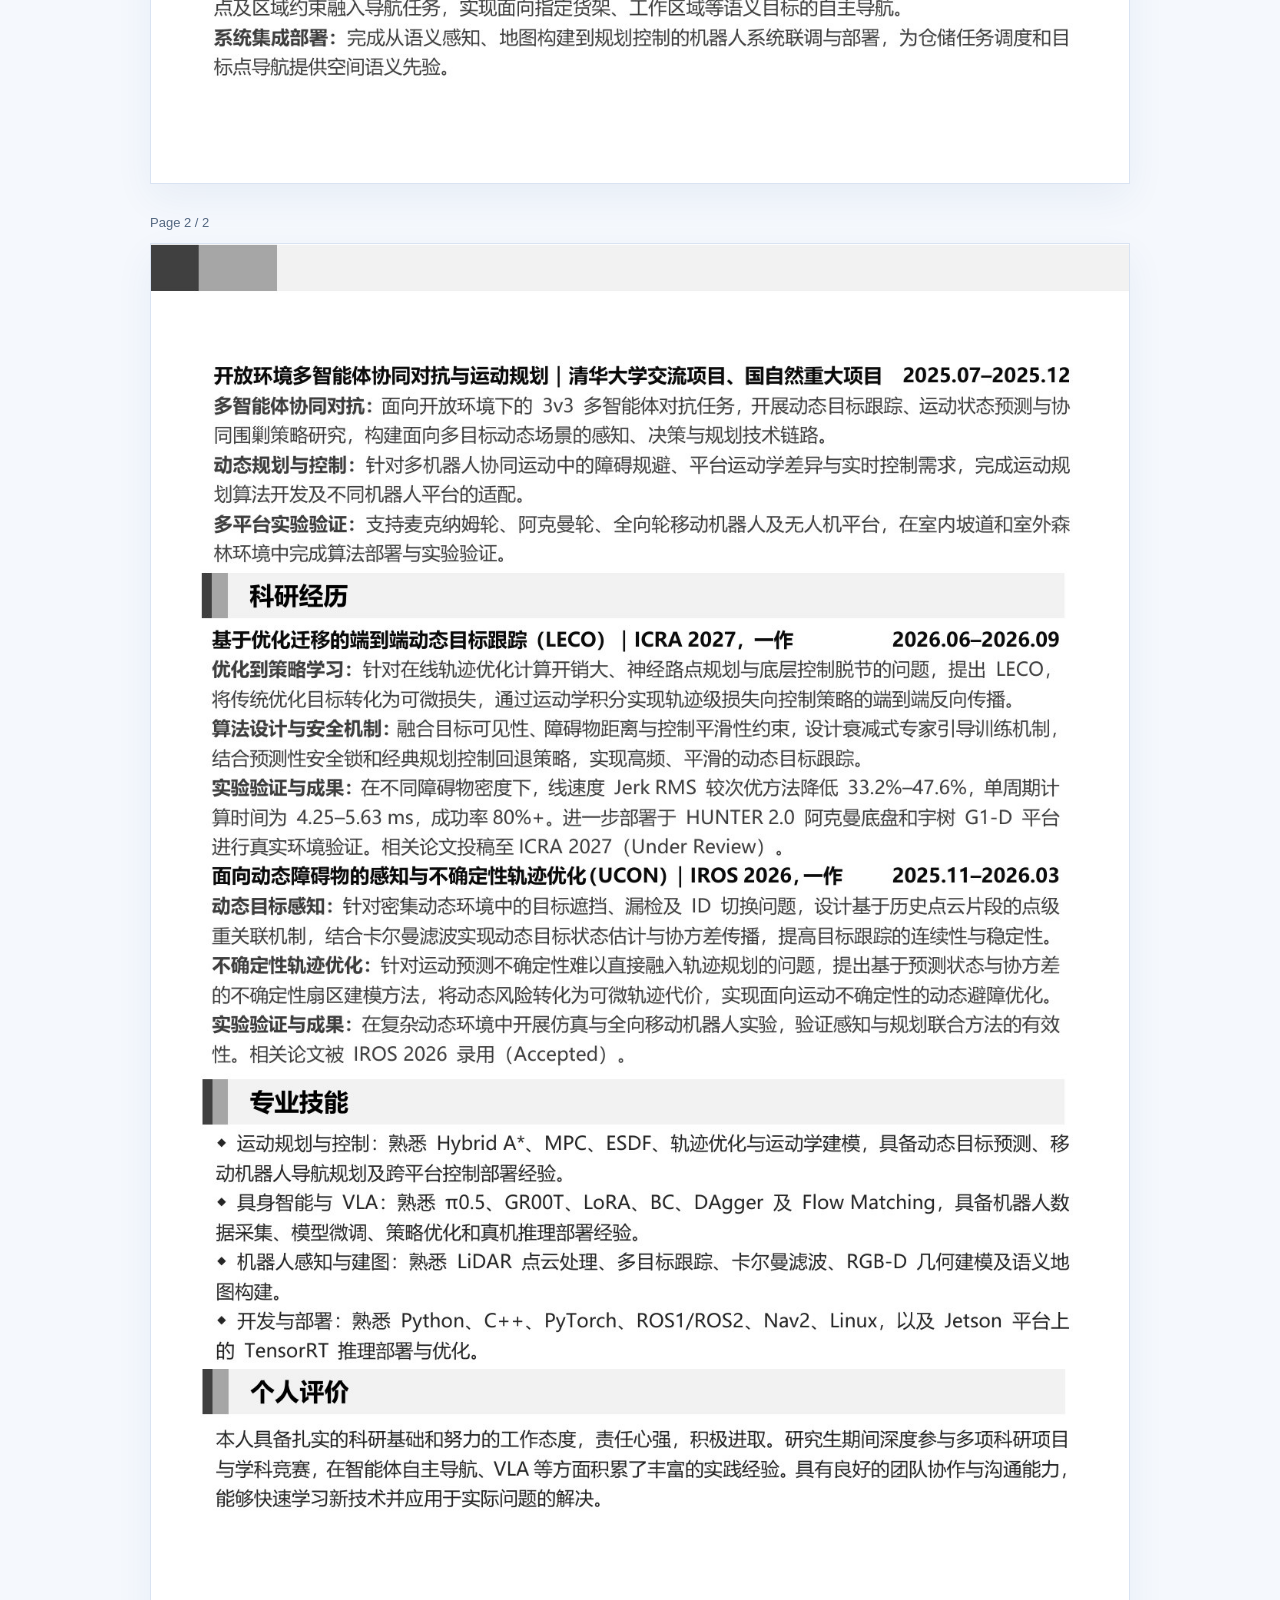
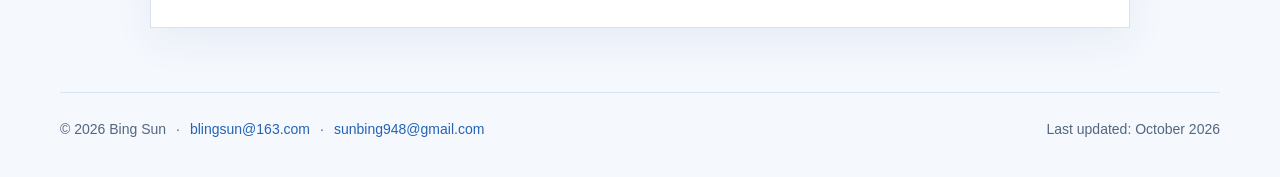
==== commit 4be84b16: "Preview original resume pages and provide separate CV download links" ====
--- a/cv.html
+++ b/cv.html
@@ -12,9 +12,9 @@
   <meta property="og:image" content="https://bling-sun.github.io/MyHomepage/assets/portrait.jpg">
   <link rel="canonical" href="https://bling-sun.github.io/MyHomepage/cv.html">
   <link rel="icon" href="assets/favicon.svg" type="image/svg+xml">
-  <link rel="stylesheet" href="assets/styles.css?v=c110475b6ccc">
+  <link rel="stylesheet" href="assets/styles.css?v=325a5d97824b">
   <title>Bing Sun — CV</title>
-  <script src="assets/main.js?v=215d275cc65a" defer></script>
+  <script src="assets/main.js?v=d4938d76d1d8" defer></script>
   <script type="application/ld+json">{"@context":"https://schema.org","@type":"Person","name":"Bing Sun","alternateName":"孙冰","url":"https://bling-sun.github.io/MyHomepage/","image":"https://bling-sun.github.io/MyHomepage/assets/portrait.jpg","email":["blingsun@163.com","sunbing948@gmail.com"],"sameAs":["https://github.com/Bling-sun"],"affiliation":{"@type":"CollegeOrUniversity","name":"Dalian University of Technology"},"knowsAbout":["Robot Navigation","Motion Planning","Vision–Language–Action Models"]}</script>
 </head>
 <body class="cv-page">
@@ -24,13 +24,13 @@
       <div class="hero-copy">
         <p data-i18n="hero.eyebrow" class="eyebrow">ROBOTICS / EMBODIED AI</p>
         <h1 data-i18n="name">Bing Sun</h1><p data-i18n="role" class="role">M.Sc. Student · Dalian University of Technology</p><p data-i18n="interests" class="interests">Robot Navigation · Motion Planning · Vision–Language–Action</p><div class="toolbar" aria-label="Links and display options">
-    <a href="./" class="tool-link"><span data-i18n="ui.home">Homepage</span></a>
+    <a href="./" class="tool-link" data-profile-link><span data-i18n="ui.home">Homepage</span></a>
+    <a href="assets/Bing-Sun-CV.pdf" class="tool-link" id="cv-download" download="Bing-Sun-CV.pdf"><svg aria-hidden="true" viewBox="0 0 24 24" fill="none" stroke="currentColor" stroke-width="1.7" stroke-linecap="round" stroke-linejoin="round"><path d="M12 3v12m-5-5 5 5 5-5M5 16v5h14v-5"/></svg><span data-i18n="ui.downloadCV">Download CV</span></a>
     <a href="https://github.com/Bling-sun" class="tool-link" target="_blank" rel="noopener noreferrer"><svg aria-hidden="true" viewBox="0 0 24 24" fill="none" stroke="currentColor" stroke-width="1.7" stroke-linecap="round" stroke-linejoin="round"><path d="M9 19c-4.3 1.3-4.3-2.2-6-2.7M15 22v-3.9a3.4 3.4 0 0 0-1-2.7c3.3-.4 6.8-1.6 6.8-7.3a5.7 5.7 0 0 0-1.5-4A5.3 5.3 0 0 0 19.2.2S18-.2 15 1.7a13.5 13.5 0 0 0-7 0C5-.2 3.8.2 3.8.2a5.3 5.3 0 0 0-.1 3.9 5.7 5.7 0 0 0-1.5 4c0 5.7 3.5 6.9 6.8 7.3a3.4 3.4 0 0 0-1 2.7V22"/></svg><span>GitHub</span></a>
     <a href="https://mail.163.com/" class="tool-link" data-email-contact aria-haspopup="dialog"><svg aria-hidden="true" viewBox="0 0 24 24" fill="none" stroke="currentColor" stroke-width="1.7" stroke-linecap="round" stroke-linejoin="round"><rect x="3" y="5" width="18" height="14" rx="2"/><path d="m3 6 9 7 9-7"/></svg><span data-i18n="ui.email">Email</span></a>
     <span class="toolbar-divider" aria-hidden="true"></span>
     <button class="tool-link" id="language-toggle" type="button" aria-label="切换为中文"><svg aria-hidden="true" viewBox="0 0 24 24" fill="none" stroke="currentColor" stroke-width="1.7" stroke-linecap="round" stroke-linejoin="round"><path d="M3 5h12M9 3v2M5 5c0 5 6 9 6 9M13 5c0 5-4 9-10 12M13 21l4-10 4 10M14.5 17h5"/></svg><span id="language-label">中文</span></button>
     <button class="tool-link theme-toggle" id="theme-toggle" type="button" aria-label="Switch to dark theme"><svg aria-hidden="true" viewBox="0 0 24 24" fill="none" stroke="currentColor" stroke-width="1.7" stroke-linecap="round" stroke-linejoin="round"><path d="M20.9 13A9 9 0 0 1 11 3.1 9 9 0 1 0 20.9 13Z"/></svg></button>
-    <button class="tool-link" id="print-cv" type="button"><svg aria-hidden="true" viewBox="0 0 24 24" fill="none" stroke="currentColor" stroke-width="1.7" stroke-linecap="round" stroke-linejoin="round"><path d="M6 9V3h12v6M6 18H4a2 2 0 0 1-2-2v-5a2 2 0 0 1 2-2h16a2 2 0 0 1 2 2v5a2 2 0 0 1-2 2h-2"/><path d="M6 14h12v8H6zM18 12h.01"/></svg><span data-i18n="ui.print">Print / PDF</span></button>
   </div>
 
       </div>
@@ -40,65 +40,10 @@
   </header>
 
   <main class="container" id="main">
-    <section class="profile" aria-labelledby="about-heading"><h2 id="about-heading"><span data-i18n="heading.about">Profile</span></h2><p data-i18n="bio.0">Hi, I&#39;m Bing Sun, a master&#39;s student in the IIAU Lab at Dalian University of Technology, with graduation expected in June 2027.</p><p data-i18n="bio.1">My research focuses on autonomous robot navigation, motion planning, and task understanding and action generation with vision–language–action (VLA) models. I work on connecting perception, planning, and learned control policies for real robots.</p><p data-i18n="bio.2">During my internship at RoboScience, I worked on semantic mapping and navigation, robotic parcel sorting, and long-horizon tea preparation. I also participated in multi-agent research through a Tsinghua University exchange and an NSFC major project.</p></section>
-    <section id="projects" aria-labelledby="projects-heading"><div class="section-heading"><h2 id="projects-heading"><span data-i18n="heading.projects">Projects</span></h2><span class="section-count">04</span></div><div class="project-grid"><article class="entry project" id="tea">
-      <div class="entry-content">
-      <div class="entry-kicker"><span class="project-number">01</span><div class="tags"><span>π0.5</span><span>DINO</span><span>DAgger</span></div></div>
-      <div class="entry-heading"><h3><span data-i18n="project.0.title">Long-Horizon Tea Preparation with π0.5</span></h3>
-      <div class="entry-meta"><span data-i18n="project.0.date" class="date">Sep. – Oct. 2026</span></div></div>
-      <div class="attribution"><span data-i18n="project.0.attribution">RoboScience · Internship</span></div>
-      <div class="entry-body"><p data-i18n="project.0.result" class="result">Real-robot validation includes teapot lid opening and water pouring for brewing; longer task sequences are being refined.</p>
-      <p data-i18n="project.0.description">Built a pipeline for data collection, cleaning, policy training, and real-robot deployment. Used DINO visual features, stage-wise trajectory annotation, failure analysis, key-segment resampling, and DAgger correction data to improve long-horizon execution.</p></div>
-      <div class="entry-footer"><div class="material-links"></div></div>
-      </div></article><article class="entry project" id="sorting">
-      <div class="entry-content">
-      <div class="entry-kicker"><span class="project-number">02</span><div class="tags"><span>GR00T</span><span>π0.5</span><span>DAgger</span></div></div>
-      <div class="entry-heading"><h3><span data-i18n="project.1.title">VLA Policies for Robotic Parcel Sorting</span></h3>
-      <div class="entry-meta"><span data-i18n="project.1.date" class="date">Jul. – Sep. 2026</span></div></div>
-      <div class="attribution"><span data-i18n="project.1.attribution">RoboScience · Internship</span></div>
-      <div class="entry-body"><p data-i18n="project.1.result" class="result">Real-robot testing achieved a 97% task success rate and a sorting throughput of 1,139 parcels per hour.</p>
-      <p data-i18n="project.1.description">Trained, compared, and deployed GR00T and π0.5 policies with an end-to-end teleoperation, preprocessing, fine-tuning, and online inference pipeline. Improved generalization under occlusion, complex stacking, and out-of-distribution states through scene stratification, trajectory screening, expert corrections, and data-mixture ablations.</p></div>
-      <div class="entry-footer"><div class="material-links"></div></div>
-      </div></article><article class="entry project" id="navigation">
-      <div class="entry-content">
-      <div class="entry-kicker"><span class="project-number">03</span><div class="tags"><span>ROS 2</span><span>Nav2</span><span>Semantic Mapping</span></div></div>
-      <div class="entry-heading"><h3><span data-i18n="project.2.title">Semantic Mapping and Autonomous Warehouse Navigation</span></h3>
-      <div class="entry-meta"><span data-i18n="project.2.date" class="date">Apr. – Jun. 2026</span></div></div>
-      <div class="attribution"><span data-i18n="project.2.attribution">RoboScience · Internship</span></div>
-      <div class="entry-body"><p data-i18n="project.2.result" class="result">Integrated and deployed the perception-to-control system for navigation to specified shelves and work areas.</p>
-      <p data-i18n="project.2.description">Fused object detection, semantic segmentation, point-cloud projection, and multi-frame observations to associate semantic categories with a 2D occupancy map. Integrated semantic destinations and region constraints into ROS 2 Nav2 for global planning, dynamic obstacle avoidance, and mobile-base control.</p></div>
-      <div class="entry-footer"><div class="material-links"></div></div>
-      </div></article><article class="entry project" id="multi-agent">
-      <div class="entry-content">
-      <div class="entry-kicker"><span class="project-number">04</span><div class="tags"><span>3v3</span><span>Multi-Robot</span><span>Motion Planning</span></div></div>
-      <div class="entry-heading"><h3><span data-i18n="project.3.title">Multi-Agent Coordination and Motion Planning in Open Environments</span></h3>
-      <div class="entry-meta"><span data-i18n="project.3.date" class="date">Jul. – Dec. 2025</span></div></div>
-      <div class="attribution"><span data-i18n="project.3.attribution">Tsinghua University Exchange · NSFC Major Project</span></div>
-      <div class="entry-body"><p data-i18n="project.3.result" class="result">Deployed and evaluated on Mecanum-wheel, Ackermann, and omnidirectional robots, as well as UAVs, in indoor ramps and outdoor forest environments.</p>
-      <p data-i18n="project.3.description">Worked on dynamic target tracking, motion prediction, and coordinated pursuit for 3v3 multi-agent tasks. Developed motion planning algorithms and adapted them to different robot kinematics, obstacle avoidance requirements, and real-time control interfaces.</p></div>
-      <div class="entry-footer"><div class="material-links"><a href="https://github.com/Bling-sun/RobotPerception" target="_blank" rel="noopener noreferrer"><span data-i18n="project.3.link.code">Code</span></a></div></div>
-      </div></article></div></section>
-    <section id="papers" aria-labelledby="papers-heading"><div class="section-heading"><h2 id="papers-heading"><span data-i18n="heading.papers">Papers</span></h2><span class="section-count">02</span></div><article class="entry paper" id="leco">
-      <div class="entry-content">
-      <div class="entry-kicker">LECO</div>
-      <div class="entry-heading"><h3><span data-i18n="paper.0.title">Learning Direct Control from Optimization for Dynamic Target Tracking</span></h3>
-      <div class="entry-meta"><span class="venue">ICRA 2027</span><span data-i18n="paper.0.status" class="status review">Under review</span></div></div>
-      <div class="attribution"><span class="authors"><strong data-i18n="paper.0.attribution.name">Bing Sun</strong><span data-i18n="paper.0.attribution.remaining"> · First author</span></span></div>
-      <div class="entry-body"><p data-i18n="paper.0.result" class="result">Across tested obstacle densities, linear-velocity jerk RMS decreased by 33.2%–47.6% relative to the next-best baseline; computation took 4.25–5.63 ms per cycle, with success rates above 80%. Validated on HUNTER 2.0 and Unitree G1-D platforms.</p>
-      <p data-i18n="paper.0.description">Transfers trajectory optimization objectives into differentiable losses and backpropagates through kinematic integration to learn a control policy. The method combines target visibility, obstacle clearance, and control smoothness with decaying expert guidance, a predictive safety lock, and a classical planning fallback.</p></div>
-      <div class="entry-footer"><div class="material-links"><a href="https://arxiv.org/abs/2610.34929" target="_blank" rel="noopener noreferrer"><span data-i18n="paper.0.link.paper">Paper</span></a><span aria-hidden="true" class="link-divider">/</span><a href="https://github.com/Bling-sun/LECO" target="_blank" rel="noopener noreferrer"><span data-i18n="paper.0.link.code">Code</span></a></div><span data-i18n="paper.0.date" class="date">Jun. – Sep. 2026</span></div>
-      </div></article><article class="entry paper" id="ucon">
-      <div class="entry-content">
-      <div class="entry-kicker">UCON</div>
-      <div class="entry-heading"><h3><span data-i18n="paper.1.title">UCON: Uncertainty-aware Navigation with Historical Re-association in Dynamic Environments</span></h3>
-      <div class="entry-meta"><span class="venue">IROS 2026</span><span data-i18n="paper.1.status" class="status accepted">Accepted</span></div></div>
-      <div class="attribution"><span class="authors"><strong data-i18n="paper.1.attribution.name">Bing Sun</strong><span data-i18n="paper.1.attribution.remaining">, Yue Lin, Yongsheng Yuan, Yang Liu, Dong Wang, Huchuan Lu</span></span></div>
-      <div class="entry-body"><p data-i18n="paper.1.result" class="result">Evaluated in complex dynamic environments through simulation and experiments on an omnidirectional mobile robot.</p>
-      <p data-i18n="paper.1.description">Uses point-level reassociation with historical point-cloud segments and Kalman filtering to maintain dynamic-object tracking through occlusions, missed detections, and identity switches. Predicted states and covariances form uncertainty sectors that translate dynamic collision risk into differentiable trajectory costs.</p></div>
-      <div class="entry-footer"><div class="material-links"><a href="https://arxiv.org/abs/2609.29419" target="_blank" rel="noopener noreferrer"><span data-i18n="paper.1.link.paper">Paper</span></a><span aria-hidden="true" class="link-divider">/</span><a href="https://github.com/Bling-sun/UCON" target="_blank" rel="noopener noreferrer"><span data-i18n="paper.1.link.code">Code</span></a></div><span data-i18n="paper.1.date" class="date">Nov. 2025 – Mar. 2026</span></div>
-      </div></article><p data-i18n="papers.note" class="section-note">Additional research materials will be linked as they become public.</p></section>
-    <section id="awards" aria-labelledby="awards-heading"><div class="section-heading"><h2 id="awards-heading"><span data-i18n="heading.awards">Competition &amp; Awards</span></h2></div><ul class="awards-list"><li data-i18n="award.0">National First Prize · Mathematics Competition</li><li data-i18n="award.1">Provincial Second Prize · Electronic Design Competition</li><li data-i18n="award.2">Second Prize · Mathematical Contest in Modeling (MCM/ICM)</li></ul></section>
-    <section id="skills" aria-labelledby="skills-heading"><div class="section-heading"><h2 id="skills-heading"><span data-i18n="heading.skills">Technical Skills</span></h2></div><dl class="skills-list"><div><dt><span data-i18n="skill.0.label">Planning &amp; Control</span></dt><dd>Hybrid A* · MPC · ESDF · Trajectory Optimization · Kinematic Modeling</dd></div><div><dt><span data-i18n="skill.1.label">Embodied AI</span></dt><dd>π0.5 · GR00T · LoRA · BC · DAgger · Flow Matching</dd></div><div><dt><span data-i18n="skill.2.label">Perception &amp; Mapping</span></dt><dd>LiDAR · Multi-Object Tracking · Kalman Filtering · RGB-D · Semantic Mapping</dd></div><div><dt><span data-i18n="skill.3.label">Development &amp; Deployment</span></dt><dd>Python · C++ · PyTorch · ROS / ROS 2 · Nav2 · Linux · Jetson · TensorRT</dd></div></dl></section>
+    <section class="cv-document" aria-labelledby="cv-heading">
+      <div class="cv-document-heading"><div><h2 data-i18n="cv.heading" id="cv-heading">Curriculum Vitae</h2><p data-i18n="cv.description">Original Chinese CV · 2 pages</p></div><a href="assets/Bing-Sun-CV.pdf" class="tool-link" target="_blank" rel="noopener noreferrer"><svg aria-hidden="true" viewBox="0 0 24 24" fill="none" stroke="currentColor" stroke-width="1.7" stroke-linecap="round" stroke-linejoin="round"><path d="M14 2H6a2 2 0 0 0-2 2v16a2 2 0 0 0 2 2h12a2 2 0 0 0 2-2V8Z"/><path d="M14 2v6h6M8 13h8M8 17h6"/></svg><span data-i18n="ui.openPDF">Open PDF</span></a></div>
+      <div class="cv-pages"><figure class="cv-sheet"><figcaption><span data-i18n="cv.page.0.label">Page 1 / 2</span></figcaption><img src="assets/cv/page-1.jpg" width="1273" height="1800" alt="Bing Sun&#39;s original Chinese CV, page 1 of 2. Open the PDF above for selectable text." data-i18n-alt="cv.page.0.alt" fetchpriority="high" decoding="async"></figure><figure class="cv-sheet"><figcaption><span data-i18n="cv.page.1.label">Page 2 / 2</span></figcaption><img src="assets/cv/page-2.jpg" width="1273" height="1800" alt="Bing Sun&#39;s original Chinese CV, page 2 of 2. Open the PDF above for selectable text." data-i18n-alt="cv.page.1.alt" loading="lazy" decoding="async"></figure></div>
+    </section>
   </main>
   <footer class="site-footer"><div><span>© 2026 </span><span data-i18n="footer.name">Bing Sun</span><span class="footer-dot" aria-hidden="true">·</span><a href="https://mail.163.com/" data-email-contact aria-haspopup="dialog">blingsun@163.com</a><span class="footer-dot" aria-hidden="true">·</span><a href="https://mail.google.com/mail/?view=cm&amp;fs=1&amp;to=sunbing948%40gmail.com" data-email-contact aria-haspopup="dialog">sunbing948@gmail.com</a></div><div class="updated"><span data-i18n="footer.updated">Last updated: October 2026</span></div></footer>
   <dialog class="email-dialog" id="email-contact" aria-labelledby="email-title">
@@ -115,6 +60,6 @@
     </div>
     <p class="email-status" id="email-status" role="status" aria-live="polite"></p>
   </dialog>
-  <script id="translations" type="application/json">{"bio.0":{"en":"Hi, I'm Bing Sun, a master's student in the IIAU Lab at Dalian University of Technology, with graduation expected in June 2027.","zh":"你好，我是孙冰，目前在大连理工大学 IIAU Lab 攻读硕士学位，预计于 2027 年 6 月毕业。"},"bio.1":{"en":"My research focuses on autonomous robot navigation, motion planning, and task understanding and action generation with vision–language–action (VLA) models. I work on connecting perception, planning, and learned control policies for real robots.","zh":"我的研究方向是机器人自主导航、运动规划，以及基于视觉语言动作（VLA）模型的任务理解与动作生成，关注感知、规划与学习控制策略在真实机器人上的融合与应用。"},"bio.2":{"en":"During my internship at RoboScience, I worked on semantic mapping and navigation, robotic parcel sorting, and long-horizon tea preparation. I also participated in multi-agent research through a Tsinghua University exchange and an NSFC major project.","zh":"在 RoboScience 实习期间，我参与了语义建图与自主导航、机器人快递分拣及长程茶艺操作。在清华大学交流及国家自然科学基金重大项目中，我参与了多智能体协同对抗研究。"},"award.0":{"en":"National First Prize · Mathematics Competition","zh":"数学竞赛 · 国家一等奖"},"award.1":{"en":"Provincial Second Prize · Electronic Design Competition","zh":"电子设计竞赛 · 省级二等奖"},"award.2":{"en":"Second Prize · Mathematical Contest in Modeling (MCM/ICM)","zh":"美国大学生数学建模竞赛 · 二等奖"},"skill.0.label":{"en":"Planning & Control","zh":"规划与控制"},"skill.1.label":{"en":"Embodied AI","zh":"具身智能"},"skill.2.label":{"en":"Perception & Mapping","zh":"感知与建图"},"skill.3.label":{"en":"Development & Deployment","zh":"开发与部署"},"name":{"en":"Bing Sun","zh":"孙冰"},"role":{"en":"M.Sc. Student · Dalian University of Technology","zh":"硕士研究生 · 大连理工大学"},"interests":{"en":"Robot Navigation · Motion Planning · Vision–Language–Action","zh":"机器人导航 · 运动规划 · 视觉语言动作模型"},"ui.home":{"en":"Homepage","zh":"主页"},"ui.email":{"en":"Email","zh":"邮箱"},"ui.print":{"en":"Print / PDF","zh":"打印 / PDF"},"ui.skip":{"en":"Skip to content","zh":"跳转到内容"},"hero.eyebrow":{"en":"ROBOTICS / EMBODIED AI","zh":"机器人 / 具身智能"},"heading.about":{"en":"Profile","zh":"个人简介"},"project.0.title":{"en":"Long-Horizon Tea Preparation with π0.5","zh":"基于 π0.5 的长程茶艺操作"},"project.0.date":{"en":"Sep. – Oct. 2026","zh":"2026.09 – 2026.10"},"project.0.description":{"en":"Built a pipeline for data collection, cleaning, policy training, and real-robot deployment. Used DINO visual features, stage-wise trajectory annotation, failure analysis, key-segment resampling, and DAgger correction data to improve long-horizon execution.","zh":"搭建数据采集、清洗、策略训练与真机部署链路。引入 DINO 视觉特征，围绕阶段切换、误差累积及失败恢复建立分阶段轨迹标注和失败归因机制，结合关键片段重采样与 DAgger 纠错数据优化长程执行。"},"project.0.attribution":{"en":"RoboScience · Internship","zh":"RoboScience · 实习"},"project.0.result":{"en":"Real-robot validation includes teapot lid opening and water pouring for brewing; longer task sequences are being refined.","zh":"完成系统集成与真机测试，已实现茶壶开盖和倒水冲泡步骤，并持续优化更长任务序列的执行能力。"},"project.1.title":{"en":"VLA Policies for Robotic Parcel Sorting","zh":"快递分拣 VLA 策略训练与实机部署"},"project.1.date":{"en":"Jul. – Sep. 2026","zh":"2026.07 – 2026.09"},"project.1.description":{"en":"Trained, compared, and deployed GR00T and π0.5 policies with an end-to-end teleoperation, preprocessing, fine-tuning, and online inference pipeline. Improved generalization under occlusion, complex stacking, and out-of-distribution states through scene stratification, trajectory screening, expert corrections, and data-mixture ablations.","zh":"基于 GR00T 和 π0.5 开展训练、性能对比与真机部署，搭建遥操作采集、数据预处理、策略微调和在线推理链路。针对包裹遮挡、复杂堆叠与分布外失败，结合场景分层、轨迹筛选、专家纠错及数据配比消融改善泛化表现。"},"project.1.attribution":{"en":"RoboScience · Internship","zh":"RoboScience · 实习"},"project.1.result":{"en":"Real-robot testing achieved a 97% task success rate and a sorting throughput of 1,139 parcels per hour.","zh":"真实机器人测试中，任务成功率达到 97%，分拣速度达到 1,139 件/小时。"},"project.2.title":{"en":"Semantic Mapping and Autonomous Warehouse Navigation","zh":"面向仓库环境的语义建图与自主导航"},"project.2.date":{"en":"Apr. – Jun. 2026","zh":"2026.04 – 2026.06"},"project.2.description":{"en":"Fused object detection, semantic segmentation, point-cloud projection, and multi-frame observations to associate semantic categories with a 2D occupancy map. Integrated semantic destinations and region constraints into ROS 2 Nav2 for global planning, dynamic obstacle avoidance, and mobile-base control.","zh":"融合目标检测、语义分割、点云投影与多帧观测，实现语义类别与二维占据地图的空间关联。基于 ROS 2 Nav2 集成全局规划、局部动态避障及底盘控制，将语义目标点和区域约束融入导航任务。"},"project.2.attribution":{"en":"RoboScience · Internship","zh":"RoboScience · 实习"},"project.2.result":{"en":"Integrated and deployed the perception-to-control system for navigation to specified shelves and work areas.","zh":"完成从感知、建图到规划控制的系统联调与部署，实现面向指定货架和工作区域的自主导航。"},"project.3.title":{"en":"Multi-Agent Coordination and Motion Planning in Open Environments","zh":"开放环境多智能体协同对抗与运动规划"},"project.3.date":{"en":"Jul. – Dec. 2025","zh":"2025.07 – 2025.12"},"project.3.description":{"en":"Worked on dynamic target tracking, motion prediction, and coordinated pursuit for 3v3 multi-agent tasks. Developed motion planning algorithms and adapted them to different robot kinematics, obstacle avoidance requirements, and real-time control interfaces.","zh":"面向 3v3 多智能体任务，开展动态目标跟踪、运动状态预测与协同围剿策略研究。开发运动规划算法，并针对不同平台的运动学、障碍规避与实时控制需求完成适配。"},"project.3.attribution":{"en":"Tsinghua University Exchange · NSFC Major Project","zh":"清华大学交流 · 国家自然科学基金重大项目"},"project.3.result":{"en":"Deployed and evaluated on Mecanum-wheel, Ackermann, and omnidirectional robots, as well as UAVs, in indoor ramps and outdoor forest environments.","zh":"支持麦克纳姆轮、阿克曼轮、全向轮移动机器人及无人机，在室内坡道和室外森林环境中完成部署与实验验证。"},"project.3.link.code":{"en":"Code","zh":"代码"},"heading.projects":{"en":"Projects","zh":"项目"},"paper.0.title":{"en":"Learning Direct Control from Optimization for Dynamic Target Tracking","zh":"从优化中学习直接控制，实现动态目标跟踪"},"paper.0.status":{"en":"Under review","zh":"审稿中"},"paper.0.description":{"en":"Transfers trajectory optimization objectives into differentiable losses and backpropagates through kinematic integration to learn a control policy. The method combines target visibility, obstacle clearance, and control smoothness with decaying expert guidance, a predictive safety lock, and a classical planning fallback.","zh":"将传统轨迹优化目标转化为可微损失，通过运动学积分实现轨迹级损失向控制策略的端到端反向传播。融合目标可见性、障碍物距离与控制平滑性约束，并结合衰减式专家引导、预测性安全锁及经典规划控制回退策略。"},"paper.0.attribution.name":{"en":"Bing Sun","zh":"孙冰"},"paper.0.attribution.remaining":{"en":" · First author","zh":" · 第一作者"},"paper.0.result":{"en":"Across tested obstacle densities, linear-velocity jerk RMS decreased by 33.2%–47.6% relative to the next-best baseline; computation took 4.25–5.63 ms per cycle, with success rates above 80%. Validated on HUNTER 2.0 and Unitree G1-D platforms.","zh":"在所测试的不同障碍物密度下，线速度 Jerk RMS 较次优方法降低 33.2%–47.6%，单周期计算时间为 4.25–5.63 ms，成功率超过 80%；在 HUNTER 2.0 阿克曼底盘和宇树 G1-D 平台上完成实机验证。"},"paper.0.link.paper":{"en":"Paper","zh":"论文"},"paper.0.link.code":{"en":"Code","zh":"代码"},"paper.0.date":{"en":"Jun. – Sep. 2026","zh":"2026.06 – 2026.09"},"paper.1.title":{"en":"UCON: Uncertainty-aware Navigation with Historical Re-association in Dynamic Environments","zh":"UCON：动态环境中基于历史重关联的不确定性感知导航"},"paper.1.status":{"en":"Accepted","zh":"已录用"},"paper.1.description":{"en":"Uses point-level reassociation with historical point-cloud segments and Kalman filtering to maintain dynamic-object tracking through occlusions, missed detections, and identity switches. Predicted states and covariances form uncertainty sectors that translate dynamic collision risk into differentiable trajectory costs.","zh":"针对遮挡、漏检和 ID 切换，设计基于历史点云片段的点级重关联机制，结合卡尔曼滤波进行目标状态估计与协方差传播。基于预测状态与协方差构建不确定性扇区，将动态碰撞风险转化为可微轨迹代价。"},"paper.1.attribution.name":{"en":"Bing Sun","zh":"孙冰"},"paper.1.attribution.remaining":{"en":", Yue Lin, Yongsheng Yuan, Yang Liu, Dong Wang, Huchuan Lu","zh":"，林跃，袁永胜，刘洋，王栋，卢湖川"},"paper.1.result":{"en":"Evaluated in complex dynamic environments through simulation and experiments on an omnidirectional mobile robot.","zh":"在复杂动态环境中开展仿真及全向移动机器人实验，验证感知与规划联合方法的有效性。"},"paper.1.link.paper":{"en":"Paper","zh":"论文"},"paper.1.link.code":{"en":"Code","zh":"代码"},"paper.1.date":{"en":"Nov. 2025 – Mar. 2026","zh":"2025.11 – 2026.03"},"papers.note":{"en":"Additional research materials will be linked as they become public.","zh":"更多研究资料将在公开后补充链接。"},"heading.papers":{"en":"Papers","zh":"论文"},"heading.awards":{"en":"Competition & Awards","zh":"竞赛与荣誉"},"heading.skills":{"en":"Technical Skills","zh":"专业技能"},"footer.name":{"en":"Bing Sun","zh":"孙冰"},"footer.updated":{"en":"Last updated: October 2026","zh":"最近更新：2026 年 10 月"},"contact.title":{"en":"Get in touch","zh":"联系我"},"contact.close":{"en":"Close","zh":"关闭"},"contact.description":{"en":"Copy a recipient address and write from your preferred email service. For 163 Mail, paste the address into a new message after signing in.","zh":"复制收件地址，用你常用的邮箱写信。网易邮箱需登录后新建邮件并粘贴地址。"},"contact.address.0":{"en":"Email address 1","zh":"邮箱地址 1"},"contact.copy.0":{"en":"Copy email","zh":"复制邮箱"},"contact.open.0":{"en":"Open 163 Mail ↗","zh":"打开网易邮箱 ↗"},"contact.address.1":{"en":"Email address 2","zh":"邮箱地址 2"},"contact.copy.1":{"en":"Copy email","zh":"复制邮箱"},"contact.open.1":{"en":"Compose in Gmail ↗","zh":"Gmail 网页写信 ↗"}}</script>
+  <script id="translations" type="application/json">{"bio.0":{"en":"Hi, I'm Bing Sun, a master's student in the IIAU Lab at Dalian University of Technology, with graduation expected in June 2027.","zh":"你好，我是孙冰，目前在大连理工大学 IIAU Lab 攻读硕士学位，预计于 2027 年 6 月毕业。"},"bio.1":{"en":"My research focuses on autonomous robot navigation, motion planning, and task understanding and action generation with vision–language–action (VLA) models. I work on connecting perception, planning, and learned control policies for real robots.","zh":"我的研究方向是机器人自主导航、运动规划，以及基于视觉语言动作（VLA）模型的任务理解与动作生成，关注感知、规划与学习控制策略在真实机器人上的融合与应用。"},"bio.2":{"en":"During my internship at RoboScience, I worked on semantic mapping and navigation, robotic parcel sorting, and long-horizon tea preparation. I also participated in multi-agent research through a Tsinghua University exchange and an NSFC major project.","zh":"在 RoboScience 实习期间，我参与了语义建图与自主导航、机器人快递分拣及长程茶艺操作。在清华大学交流及国家自然科学基金重大项目中，我参与了多智能体协同对抗研究。"},"award.0":{"en":"National First Prize · Mathematics Competition","zh":"数学竞赛 · 国家一等奖"},"award.1":{"en":"Provincial Second Prize · Electronic Design Competition","zh":"电子设计竞赛 · 省级二等奖"},"award.2":{"en":"Second Prize · Mathematical Contest in Modeling (MCM/ICM)","zh":"美国大学生数学建模竞赛 · 二等奖"},"skill.0.label":{"en":"Planning & Control","zh":"规划与控制"},"skill.1.label":{"en":"Embodied AI","zh":"具身智能"},"skill.2.label":{"en":"Perception & Mapping","zh":"感知与建图"},"skill.3.label":{"en":"Development & Deployment","zh":"开发与部署"},"name":{"en":"Bing Sun","zh":"孙冰"},"role":{"en":"M.Sc. Student · Dalian University of Technology","zh":"硕士研究生 · 大连理工大学"},"interests":{"en":"Robot Navigation · Motion Planning · Vision–Language–Action","zh":"机器人导航 · 运动规划 · 视觉语言动作模型"},"ui.home":{"en":"Homepage","zh":"主页"},"ui.downloadCV":{"en":"Download CV","zh":"下载简历"},"ui.email":{"en":"Email","zh":"邮箱"},"ui.skip":{"en":"Skip to content","zh":"跳转到内容"},"hero.eyebrow":{"en":"ROBOTICS / EMBODIED AI","zh":"机器人 / 具身智能"},"cv.heading":{"en":"Curriculum Vitae","zh":"个人简历"},"cv.description":{"en":"Original Chinese CV · 2 pages","zh":"中文简历原件 · 共 2 页"},"ui.openPDF":{"en":"Open PDF","zh":"打开 PDF 原件"},"cv.page.0.alt":{"en":"Bing Sun's original Chinese CV, page 1 of 2. Open the PDF above for selectable text.","zh":"孙冰中文简历原件，第 1 页，共 2 页。可通过上方链接打开 PDF 查看文字。"},"cv.page.0.label":{"en":"Page 1 / 2","zh":"第 1 页 / 共 2 页"},"cv.page.1.alt":{"en":"Bing Sun's original Chinese CV, page 2 of 2. Open the PDF above for selectable text.","zh":"孙冰中文简历原件，第 2 页，共 2 页。可通过上方链接打开 PDF 查看文字。"},"cv.page.1.label":{"en":"Page 2 / 2","zh":"第 2 页 / 共 2 页"},"footer.name":{"en":"Bing Sun","zh":"孙冰"},"footer.updated":{"en":"Last updated: October 2026","zh":"最近更新：2026 年 10 月"},"contact.title":{"en":"Get in touch","zh":"联系我"},"contact.close":{"en":"Close","zh":"关闭"},"contact.description":{"en":"Copy a recipient address and write from your preferred email service. For 163 Mail, paste the address into a new message after signing in.","zh":"复制收件地址，用你常用的邮箱写信。网易邮箱需登录后新建邮件并粘贴地址。"},"contact.address.0":{"en":"Email address 1","zh":"邮箱地址 1"},"contact.copy.0":{"en":"Copy email","zh":"复制邮箱"},"contact.open.0":{"en":"Open 163 Mail ↗","zh":"打开网易邮箱 ↗"},"contact.address.1":{"en":"Email address 2","zh":"邮箱地址 2"},"contact.copy.1":{"en":"Copy email","zh":"复制邮箱"},"contact.open.1":{"en":"Compose in Gmail ↗","zh":"Gmail 网页写信 ↗"}}</script>
 </body>
 </html>
--- a/assets/styles.css
+++ b/assets/styles.css
@@ -0,0 +1,212 @@
+:root { color-scheme: light; --bg:#f5f8fd; --surface:#fff; --ink:#1e304b; --muted:#536780; --line:#d9e3f2; --accent:#2463b5; --soft:#eaf2fd; --shadow:0 14px 36px #1a4f9510; }
+:root[data-theme="dark"] { color-scheme:dark; --bg:#101b2c; --surface:#19283e; --ink:#e5edf9; --muted:#b3c3d9; --line:#344964; --accent:#92c3ff; --soft:#213750; --shadow:0 18px 44px #0002; }
+* { box-sizing:border-box; }
+[hidden] { display:none !important; }
+html { scroll-behavior:smooth; scroll-padding-top:90px; }
+body { margin:0; color:var(--ink); background:var(--bg); font:16px/1.75 -apple-system,BlinkMacSystemFont,"Segoe UI","Microsoft YaHei",sans-serif; }
+a { color:var(--accent); text-decoration:none; }
+a:hover { text-decoration:underline; text-underline-offset:5px; }
+button { font:inherit; cursor:pointer; }
+a,button,summary { -webkit-tap-highlight-color:transparent; }
+:focus-visible { outline:3px solid #bd862d; outline-offset:5px; }
+.skip-link { position:absolute; top:12px; left:12px; z-index:20; transform:translateY(-200%); background:var(--surface); padding:10px 18px; }
+.skip-link:focus { transform:none; }
+.hero { overflow:hidden; background:radial-gradient(ellipse at 85% 25%,var(--soft),transparent 60%); }
+.hero-inner { max-width:1240px; margin:auto; padding:44px 40px 38px; display:grid; grid-template-columns:minmax(0,1fr) 112px; align-items:center; gap:44px; }
+.eyebrow { margin:0 0 12px; color:var(--accent); font:600 12px/1.5 ui-monospace,Consolas,monospace; letter-spacing:.2em; }
+h1 { font-size:38px; line-height:1.2; letter-spacing:-.025em; font-weight:650; margin:0 0 12px; }
+.role { font-size:17px; margin:0 0 5px; }
+.interests { font-size:16px; color:var(--muted); max-width:720px; margin:0; }
+.portrait-wrap { position:relative; padding:6px 6px 12px; border:1px solid var(--line); border-radius:12px; background:var(--surface); box-shadow:var(--shadow); }
+.portrait { display:block; width:100%; height:126px; object-fit:cover; object-position:center 25%; border-radius:8px; }
+.portrait-caption { display:block; text-align:center; font:9px/1 ui-monospace,Consolas,monospace; white-space:nowrap; margin-top:10px; color:var(--muted); }
+.toolbar { display:flex; align-items:center; flex-wrap:wrap; gap:8px; margin-top:18px; }
+.tool-link { display:inline-flex; align-items:center; justify-content:center; gap:7px; color:var(--ink); font-size:14px; line-height:1.5; min-height:40px; padding:8px 12px; background:var(--surface); border:1px solid var(--line); border-radius:7px; transition:background .18s,border-color .18s; }
+.tool-link:hover { background:var(--soft); border-color:var(--accent); text-decoration:none; }
+.tool-link svg { width:16px; height:16px; }
+.toolbar-divider { height:22px; width:1px; background:var(--line); margin:0 3px; }
+.email-dialog { width:calc(100% - 32px); max-width:460px; max-height:calc(100% - 32px); padding:24px; border:1px solid var(--line); border-radius:16px; background:var(--surface); color:var(--ink); box-shadow:var(--shadow); }
+.email-dialog::backdrop { background:#101b2c88; backdrop-filter:blur(4px); }
+.email-heading { display:flex; align-items:center; justify-content:space-between; gap:16px; }
+.email-heading h2 { font-size:24px; }
+.email-dialog p { color:var(--muted); }
+.email-dialog label { display:block; font-size:14px; margin-bottom:6px; }
+.email-dialog input { width:100%; min-width:0; padding:12px; border:1px solid var(--line); border-radius:8px; background:var(--bg); color:var(--ink); font:inherit; }
+.email-actions { display:flex; flex-wrap:wrap; gap:10px; margin-top:16px; }
+.email-actions button { background:var(--accent); color:var(--surface); }
+.email-status { min-height:1.75em; margin-bottom:0; font-size:14px; }
+.email-option + .email-option { margin-top:22px; padding-top:20px; border-top:1px solid var(--line); }
+.hero-cta { display:inline-flex; gap:35px; align-items:center; color:var(--accent); margin-top:18px; border-bottom:1px solid var(--accent); padding-bottom:4px; font-size:14px; font-weight:600; }
+.hero-cta:hover { text-decoration:none; }
+.hero-cta span:last-child { transition:transform .2s; }
+.hero-cta:hover span:last-child { transform:translate(3px,-3px); }
+.section-nav { position:sticky; top:0; z-index:5; display:flex; justify-content:center; border-block:1px solid var(--line); background:var(--surface); padding:10px 40px; box-shadow:0 4px 16px #16386205; }
+.section-nav-inner { display:grid; grid-template-columns:repeat(4,minmax(0,1fr)); gap:4px; width:100%; max-width:1160px; padding:4px; border:1px solid var(--line); border-radius:14px; background:var(--bg); }
+.section-nav a { display:flex; align-items:center; justify-content:center; gap:9px; min-width:0; min-height:44px; padding:9px 12px; border-radius:10px; font-size:15px; line-height:1.4; font-weight:600; white-space:nowrap; color:var(--muted); transition:background .18s,color .18s,box-shadow .18s; }
+.section-nav svg { flex:0 0 auto; width:18px; height:18px; }
+.section-nav a:hover { color:var(--accent); background:var(--soft); text-decoration:none; }
+.section-nav a[aria-current="location"] { color:var(--surface); background:var(--accent); box-shadow:0 3px 8px #16386220; }
+.section-nav a:focus-visible { outline:2px solid var(--accent); outline-offset:2px; }
+.container { max-width:1240px; margin:0 auto; padding:42px 40px 64px; }
+.container > section + section { margin-top:56px; }
+.profile { display:grid; grid-template-columns:190px minmax(0,1fr); column-gap:40px; padding-bottom:38px; border-bottom:1px solid var(--line); }
+.profile h2 { grid-row:1/4; }
+.profile p { margin:0 0 14px; max-width:85ch; color:var(--muted); font-size:16px; line-height:1.85; }
+.profile p:last-child { margin-bottom:0; }
+h2 { margin:0; font-size:28px; line-height:1.3; font-weight:600; letter-spacing:-.035em; }
+.section-heading { display:flex; align-items:center; gap:14px; margin-bottom:24px; }
+.section-heading::after { content:""; flex:1; height:1px; background:var(--line); margin-left:8px; }
+.section-count { color:var(--accent); font:11px/1 ui-monospace,Consolas,monospace; border:1px solid var(--line); border-radius:50%; width:27px; height:27px; display:grid; place-items:center; }
+.project-grid { display:grid; grid-template-columns:1fr; gap:28px; }
+.entry { min-width:0; background:var(--surface); border:1px solid var(--line); border-radius:16px; overflow:hidden; box-shadow:0 4px 16px #16386204; transition:box-shadow .25s,border-color .25s; }
+.entry:hover { box-shadow:var(--shadow); border-color:var(--accent); }
+.entry-content { padding:28px 30px; min-width:0; display:flex; flex-direction:column; }
+.entry-kicker { display:flex; justify-content:space-between; align-items:center; gap:12px; margin-bottom:18px; color:var(--accent); font:600 12px/1.5 ui-monospace,Consolas,monospace; letter-spacing:.07em; }
+.project-number { display:grid; place-items:center; width:30px; height:30px; border-radius:9px; font-size:13px; color:var(--accent); background:var(--soft); }
+.tags { display:flex; flex-wrap:wrap; justify-content:flex-end; gap:6px; letter-spacing:0; font-family:inherit; }
+.tags span { font:500 12px/1.5 -apple-system,BlinkMacSystemFont,"Segoe UI",sans-serif; background:var(--soft); padding:4px 9px; border-radius:20px; color:var(--muted); }
+.emoji { display:inline-block; margin-right:.45em; font-family:"Apple Color Emoji","Segoe UI Emoji","Noto Color Emoji",sans-serif; font-size:.9em; font-weight:normal; letter-spacing:0; }
+.entry h3 { display:flex; align-items:flex-start; gap:.4em; }
+.entry h3 .emoji { flex:0 0 auto; margin:0; }
+.entry h3 [data-i18n] { min-width:0; }
+h3 { margin:0; font-size:22px; font-weight:600; line-height:1.45; letter-spacing:-.02em; }
+.entry-meta { display:flex; flex-wrap:wrap; align-items:center; gap:10px; margin-top:10px; }
+.date { font-size:14px; color:var(--muted); }
+.attribution { font-size:14px; color:var(--muted); margin-top:8px; }
+.entry-body p { font-size:16px; color:var(--muted); margin:14px 0; }
+.entry-body p.result { color:var(--ink); }
+.project-details { margin-top:20px; border-top:1px solid var(--line); }
+.project-details summary { cursor:pointer; padding:12px 0 0; list-style:none; font-size:14px; color:var(--accent); display:flex; justify-content:space-between; align-items:center; }
+.project-details summary::-webkit-details-marker { display:none; }
+.detail-plus { font-size:20px; line-height:1; transition:transform .2s; }
+.project-details[open] .detail-plus { transform:rotate(45deg); }
+.entry-footer { display:flex; align-items:center; justify-content:space-between; flex-wrap:wrap; gap:12px; margin-top:auto; padding-top:18px; font-size:14px; }
+.entry-footer:has(.material-links:empty):not(:has(.date)) { display:none; }
+.pending { color:var(--muted); font-size:13px; }
+.material-links { display:flex; align-items:center; gap:12px; }
+.material-links a { font-weight:600; display:inline-flex; align-items:center; gap:7px; }
+.material-links a::after { content:"↗"; font-weight:400; }
+.link-divider { color:var(--line); }
+.paper { margin-bottom:28px; }
+.entry.has-media { display:grid; grid-template-columns:minmax(0,52fr) minmax(0,48fr); }
+.paper .entry-content { padding:28px 30px; }
+.paper h3 { font-size:22px; }
+.venue { color:var(--accent); font-size:14px; font-weight:650; }
+.status { font-size:12px; padding:2px 7px; border-radius:4px; }
+.accepted { background:var(--soft); color:var(--accent); }
+.review { background:#f6efd9; color:#826417; }
+:root[data-theme="dark"] .review { background:#463d27; color:#ecd89a; }
+.media-gallery { min-width:0; background:linear-gradient(145deg,var(--surface),var(--soft)); border-left:1px solid var(--line); padding:24px; display:flex; flex-direction:column; justify-content:center; }
+.media-placeholder { padding:22px; }
+.placeholder-stage { aspect-ratio:16/9; display:flex; flex-direction:column; align-items:center; justify-content:center; gap:10px; border:1px dashed var(--line); border-radius:8px; background:var(--surface); color:var(--muted); }
+.placeholder-stage svg { width:46px; height:46px; color:var(--accent); opacity:.65; }
+.placeholder-stage p { margin:0; font-size:16px; font-weight:500; }
+.placeholder-stage > span { font-size:13px; }
+.entry-media { margin:0; }
+.media-stage { position:relative; aspect-ratio:16/9; overflow:hidden; border-radius:10px; background:#0d1b2d; display:grid; place-items:center; box-shadow:0 4px 16px #0d1b2d14; }
+.media-stage video,.media-stage img { position:absolute; inset:0; width:100%; height:100%; min-width:0; min-height:0; object-fit:contain; display:block; }
+.media-stage video { max-height:100%; }
+.entry-media figcaption { margin:12px 0 0; font-size:14px; color:var(--muted); line-height:1.5; }
+.demo-toggle { position:absolute; bottom:12px; left:12px; display:inline-flex; align-items:center; gap:9px; border:1px solid #ffffff66; border-radius:6px; color:#fff; background:#153b6deb; padding:9px 13px; font-size:14px; min-height:40px; }
+.demo-toggle:hover { background:#2463b5; }
+.demo-toggle[data-playing="true"][data-kind="video"] { display:none; }
+.play-icon { font-size:10px; }
+.media-selector { display:flex; flex-wrap:wrap; gap:8px; margin-top:16px; }
+.media-selector button { border:1px solid var(--line); background:var(--surface); color:var(--muted); font-size:13px; line-height:1.5; border-radius:8px; padding:8px 11px; min-height:40px; text-align:left; }
+.media-selector button[aria-pressed="true"] { color:var(--surface); background:var(--accent); border-color:var(--accent); }
+.section-note { font-size:14px; color:var(--muted); margin:10px 0 0; }
+.awards-list { list-style:none; padding:0; margin:0; display:grid; grid-template-columns:repeat(3,1fr); gap:20px; }
+.awards-list li { padding:20px; border:1px solid var(--line); border-top:2px solid var(--accent); border-radius:0 0 10px 10px; background:var(--surface); color:var(--ink); font-size:16px; }
+.skills-list { display:grid; grid-template-columns:1fr 1fr; gap:28px 45px; margin:0; }
+.skills-list dt { font-size:16px; font-weight:600; margin-bottom:7px; }
+.skills-list dd { margin:0; color:var(--muted); font-size:16px; }
+.site-footer { width:calc(100% - 80px); max-width:1160px; margin:auto; display:flex; justify-content:space-between; gap:20px; border-top:1px solid var(--line); padding:24px 0 35px; color:var(--muted); font-size:14px; }
+.footer-dot { margin:0 10px; }
+.cv-page .hero-inner { display:block; padding-block:35px; }
+.cv-page .portrait-wrap,.cv-page .eyebrow { display:none; }
+.cv-page h1 { font-size:36px; }
+.cv-page .container { padding-top:30px; }
+.cv-page .project-grid { display:block; }
+.cv-page .entry { margin-bottom:18px; }
+.cv-page .entry { display:block; }
+.cv-page .container { max-width:1060px; }
+.cv-document-heading { display:flex; justify-content:space-between; align-items:center; flex-wrap:wrap; gap:16px; margin-bottom:24px; }
+.cv-document-heading p { margin:8px 0 0; color:var(--muted); font-size:14px; }
+.cv-pages { display:grid; gap:28px; }
+.cv-sheet { margin:0; min-width:0; }
+.cv-sheet figcaption { color:var(--muted); margin-bottom:8px; font-size:13px; }
+.cv-sheet img { display:block; width:100%; height:auto; background:white; border:1px solid var(--line); box-shadow:var(--shadow); }
+@media (max-width:800px) {
+  .hero-inner { padding:32px 24px; gap:28px; grid-template-columns:minmax(0,1fr) 112px; }
+  .portrait { height:126px; }
+  .toolbar-divider { display:none; }
+  .container { padding:35px 24px 45px; }
+  .section-nav { padding-inline:24px; }
+  .profile { grid-template-columns:145px 1fr; gap:0 25px; }
+  .entry.has-media { grid-template-columns:1fr; }
+  .media-gallery { padding:20px; border-left:0; border-top:1px solid var(--line); }
+  .site-footer { width:calc(100% - 48px); margin-inline:24px; }
+  .project-grid { gap:16px; }
+  .entry-content,.paper .entry-content { padding:24px; }
+}
+@media (max-width:580px) {
+  html { scroll-padding-top:104px; }
+  .hero-inner { padding:28px 20px; display:grid; grid-template-columns:minmax(0,1fr) 76px; align-items:start; gap:0 14px; }
+  .hero-copy { display:contents; }
+  .hero-copy > * { grid-column:1 / -1; }
+  .hero-copy .eyebrow { grid-column:1; grid-row:1; }
+  .hero-copy h1 { grid-column:1; grid-row:2; }
+  .hero-copy .role { margin-top:12px; }
+  .hero-cta { justify-self:start; }
+  .portrait-wrap { grid-column:2; grid-row:1 / 3; width:76px; padding:4px; border-radius:9px; }
+  .portrait { height:86px; border-radius:6px; }
+  .portrait-caption { display:none; }
+  .eyebrow { font-size:11px; letter-spacing:.08em; margin-bottom:10px; }
+  h1 { font-size:32px; margin-bottom:12px; }
+  .role { font-size:16px; }
+  .interests { font-size:15px; }
+  .toolbar { margin-top:22px; gap:6px; }
+  .tool-link { min-height:44px; padding:8px; font-size:13px; }
+  .hero-cta { margin-top:23px; }
+  .section-nav { padding:8px 20px; }
+  .section-nav-inner { gap:3px; border-radius:12px; }
+  .section-nav a { flex-direction:column; gap:4px; min-height:58px; padding:7px 3px; font-size:12px; border-radius:8px; }
+  .section-nav svg { width:18px; height:18px; }
+  .container { padding:30px 20px 40px; }
+  .container > section + section { margin-top:44px; }
+  .profile { display:block; padding-bottom:28px; }
+  .profile h2 { margin-bottom:19px; }
+  h2 { font-size:26px; }
+  .project-grid { grid-template-columns:1fr; gap:18px; }
+  .entry-content,.paper .entry-content { padding:22px; }
+  .entry h3 { font-size:20px; }
+  .awards-list,.skills-list { grid-template-columns:1fr; gap:20px; }
+  .media-selector button { min-height:44px; }
+  .site-footer { width:calc(100% - 40px); margin-inline:20px; flex-direction:column; gap:7px; }
+}
+@media (prefers-reduced-motion:reduce) { html { scroll-behavior:auto; } *,*::before,*::after { animation:none !important; transition:none !important; } .project:hover { transform:none; } }
+@media print {
+  :root,:root[data-theme="dark"] { color-scheme:light; --bg:white; --surface:white; --ink:#222; --muted:#444; --line:#ddd; --accent:#175480; --soft:#f1f4f7; --shadow:none; }
+  @page { size:A4; margin:16mm; }
+  body { font-size:10pt; }
+  .hero { background:none; }
+  .hero-inner { display:block; padding:0 0 15px !important; }
+  .portrait-wrap,.toolbar,.hero-cta,.eyebrow,.section-nav,.skip-link,.site-footer,.section-count,.media-gallery,.emoji,.email-dialog { display:none !important; }
+  h1,.cv-page h1 { font-size:26pt; margin-bottom:10px; }
+  .hero-inner::after { content:"blingsun@163.com · github.com/Bling-sun"; font-size:9pt; }
+  .container { padding:15px 0 0; }
+  .container > section + section { margin-top:22px; }
+  .profile,.project-grid,.entry.has-media { display:block; }
+  .profile h2 { margin-bottom:10px; }
+  .profile { padding-bottom:12px; }
+  h2 { font-size:15pt; }
+  h3,.paper h3 { font-size:11pt; }
+  .entry { break-inside:avoid; margin-bottom:12px; }
+  .entry-content,.paper .entry-content { padding:12px; }
+  .entry-kicker { margin-bottom:7px; }
+  .profile p,.entry-body p { font-size:9pt; }
+  .project-details summary { display:none; }
+  .project-details { border:0; margin:0; }
+  .skills-list { gap:15px; }
+  .section-heading { margin-bottom:12px; }
+}
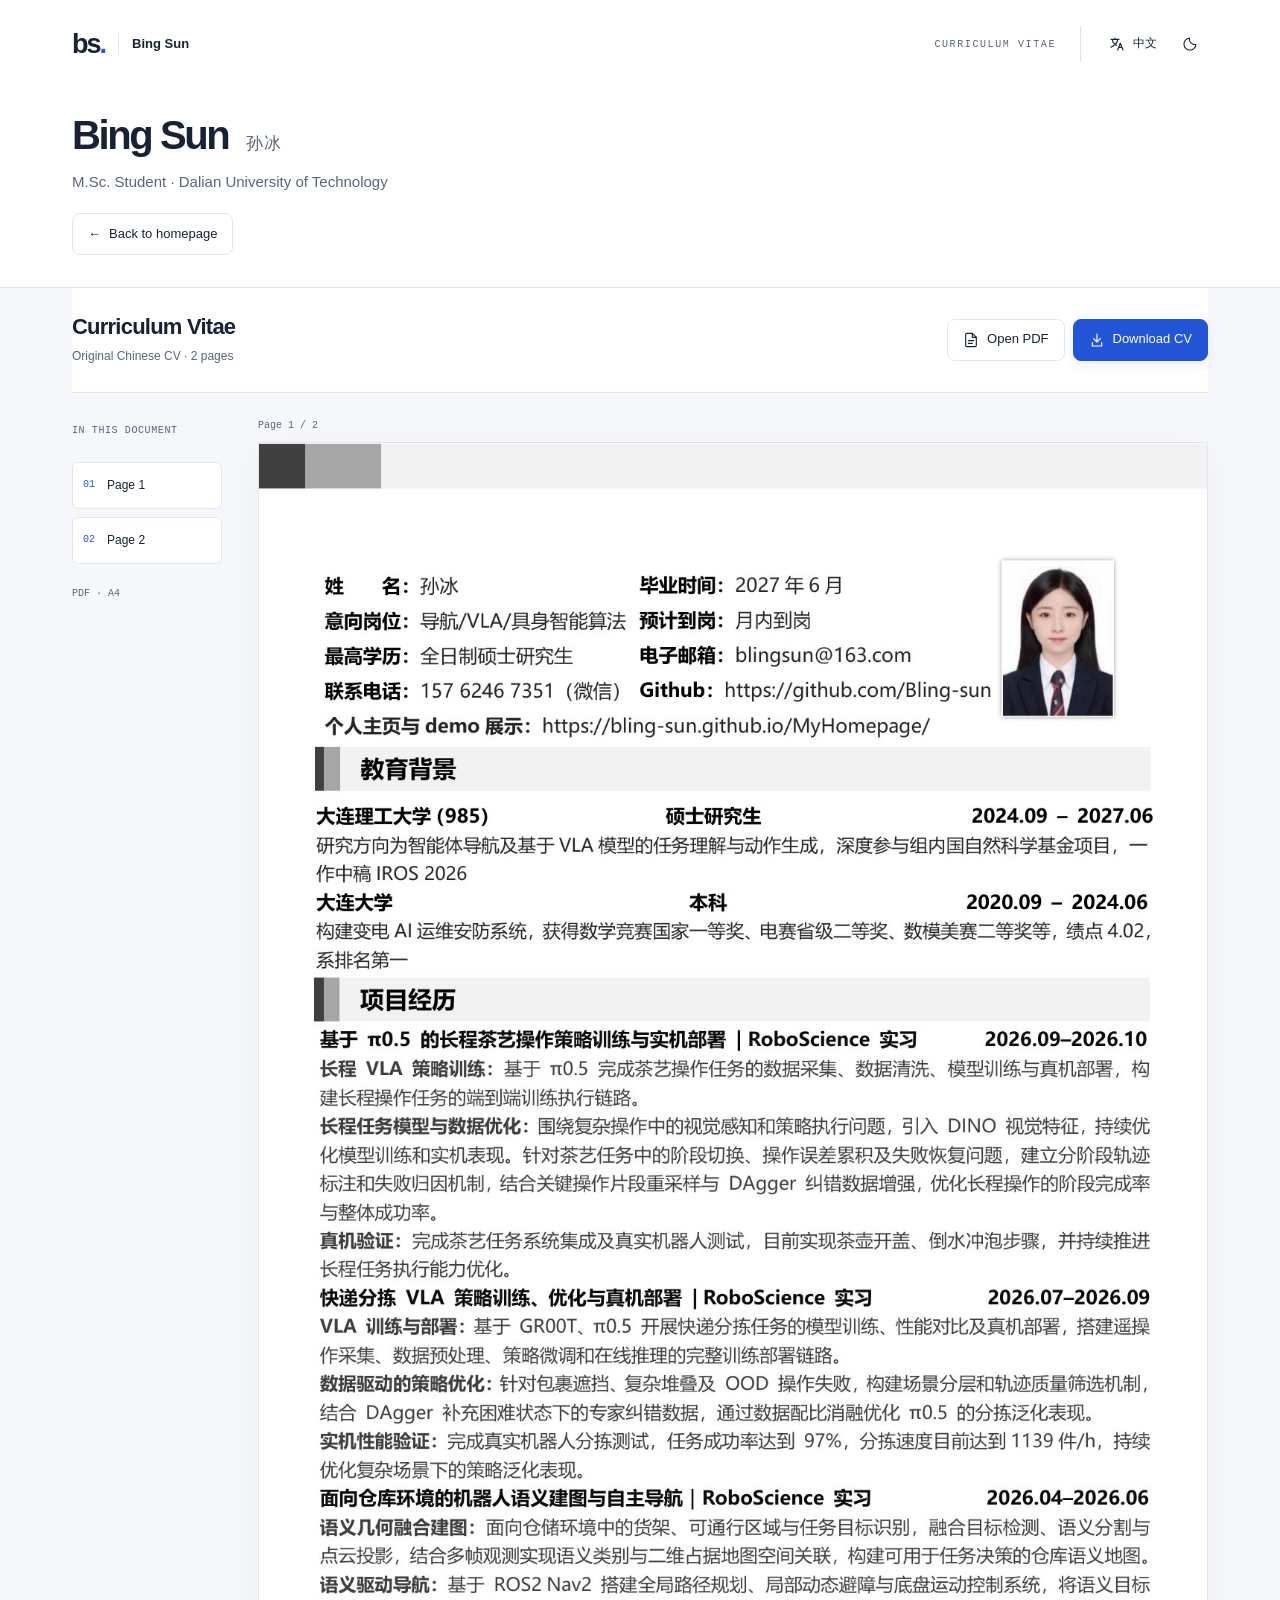
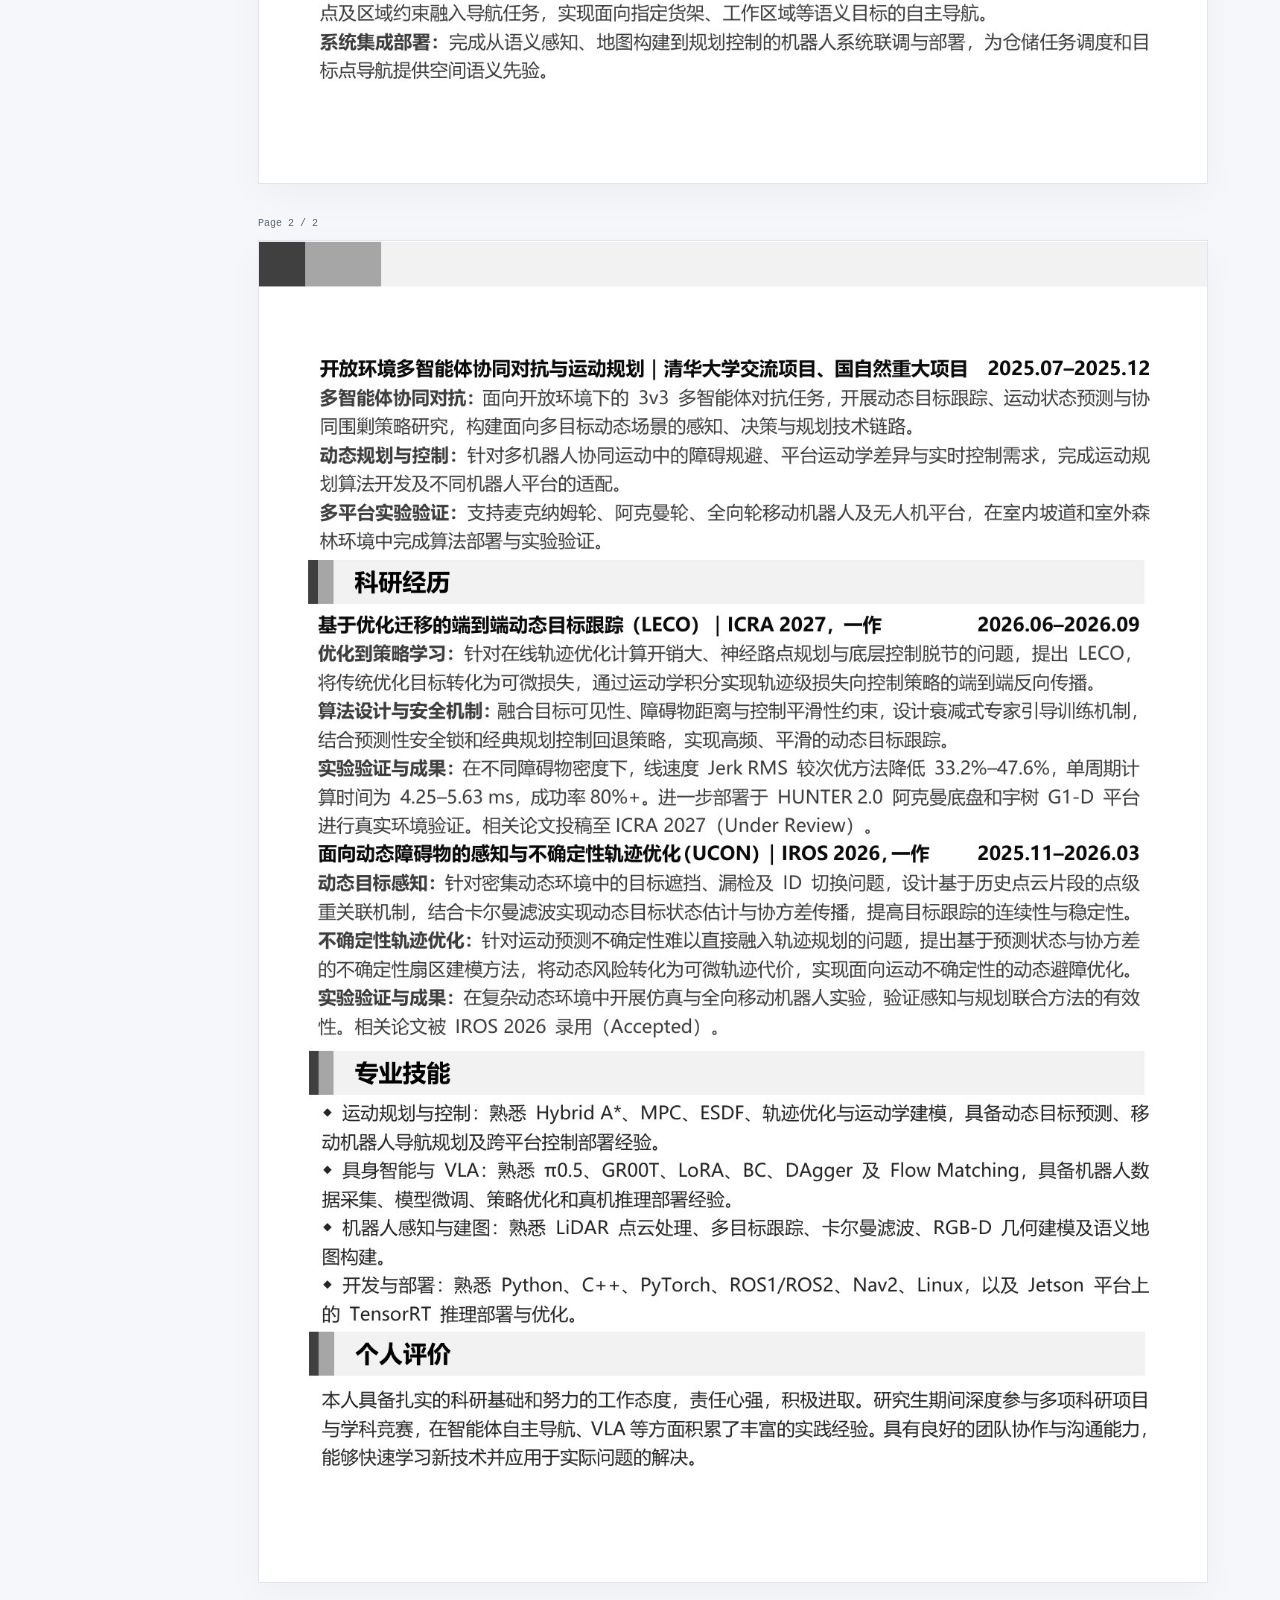
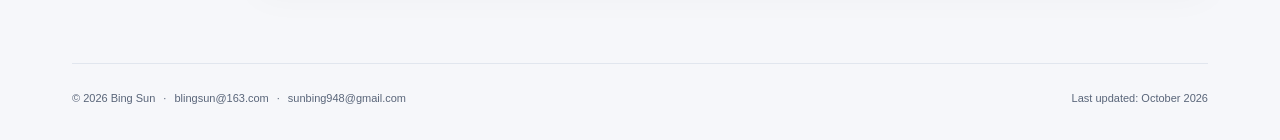
==== commit c92587aa: "Refine academic portfolio layout and CV reader design" ====
--- a/cv.html
+++ b/cv.html
@@ -12,7 +12,7 @@
   <meta property="og:image" content="https://bling-sun.github.io/MyHomepage/assets/portrait.jpg">
   <link rel="canonical" href="https://bling-sun.github.io/MyHomepage/cv.html">
   <link rel="icon" href="assets/favicon.svg" type="image/svg+xml">
-  <link rel="stylesheet" href="assets/styles.css?v=325a5d97824b">
+  <link rel="stylesheet" href="assets/styles.css?v=dba924e30bf0">
   <title>Bing Sun — CV</title>
   <script src="assets/main.js?v=d4938d76d1d8" defer></script>
   <script type="application/ld+json">{"@context":"https://schema.org","@type":"Person","name":"Bing Sun","alternateName":"孙冰","url":"https://bling-sun.github.io/MyHomepage/","image":"https://bling-sun.github.io/MyHomepage/assets/portrait.jpg","email":["blingsun@163.com","sunbing948@gmail.com"],"sameAs":["https://github.com/Bling-sun"],"affiliation":{"@type":"CollegeOrUniversity","name":"Dalian University of Technology"},"knowsAbout":["Robot Navigation","Motion Planning","Vision–Language–Action Models"]}</script>
@@ -20,29 +20,36 @@
 <body class="cv-page">
   <a data-i18n="ui.skip" class="skip-link" href="#main">Skip to content</a>
   <header class="hero">
+    <div class="site-topbar">
+      <a class="brand" href="./" data-profile-link aria-label="Bing Sun — Homepage"><span class="brand-mark" aria-hidden="true">bs<span>.</span></span><span class="brand-name">Bing Sun</span></a>
+      <span data-i18n="topbar.caption" class="topbar-caption">CURRICULUM VITAE</span>
+      <div class="display-options" aria-label="Display options">
+    <button class="tool-link" id="language-toggle" type="button" aria-label="切换为中文"><svg aria-hidden="true" viewBox="0 0 24 24" fill="none" stroke="currentColor" stroke-width="1.7" stroke-linecap="round" stroke-linejoin="round"><path d="M3 5h12M9 3v2M5 5c0 5 6 9 6 9M13 5c0 5-4 9-10 12M13 21l4-10 4 10M14.5 17h5"/></svg><span id="language-label">中文</span></button>
+    <button class="tool-link theme-toggle" id="theme-toggle" type="button" aria-label="Switch to dark theme"><svg aria-hidden="true" viewBox="0 0 24 24" fill="none" stroke="currentColor" stroke-width="1.7" stroke-linecap="round" stroke-linejoin="round"><path d="M20.9 13A9 9 0 0 1 11 3.1 9 9 0 1 0 20.9 13Z"/></svg></button>
+  </div>
+    </div>
     <div class="hero-inner">
       <div class="hero-copy">
-        <p data-i18n="hero.eyebrow" class="eyebrow">ROBOTICS / EMBODIED AI</p>
-        <h1 data-i18n="name">Bing Sun</h1><p data-i18n="role" class="role">M.Sc. Student · Dalian University of Technology</p><p data-i18n="interests" class="interests">Robot Navigation · Motion Planning · Vision–Language–Action</p><div class="toolbar" aria-label="Links and display options">
-    <a href="./" class="tool-link" data-profile-link><span data-i18n="ui.home">Homepage</span></a>
-    <a href="assets/Bing-Sun-CV.pdf" class="tool-link" id="cv-download" download="Bing-Sun-CV.pdf"><svg aria-hidden="true" viewBox="0 0 24 24" fill="none" stroke="currentColor" stroke-width="1.7" stroke-linecap="round" stroke-linejoin="round"><path d="M12 3v12m-5-5 5 5 5-5M5 16v5h14v-5"/></svg><span data-i18n="ui.downloadCV">Download CV</span></a>
+        <div class="eyebrow"><span class="status-dot" aria-hidden="true"></span><span data-i18n="hero.eyebrow">ROBOTICS &amp; EMBODIED AI</span></div>
+        <div class="hero-name"><h1 data-i18n="name">Bing Sun</h1><span data-i18n="name.alternate" class="alternate-name">孙冰</span></div><p data-i18n="role" class="role">M.Sc. Student · Dalian University of Technology</p>
+
+        <div class="toolbar" aria-label="Links and display options">
+    <a href="./" class="tool-link" data-profile-link><span aria-hidden="true">←</span><span data-i18n="ui.home">Back to homepage</span></a>
     <a href="https://github.com/Bling-sun" class="tool-link" target="_blank" rel="noopener noreferrer"><svg aria-hidden="true" viewBox="0 0 24 24" fill="none" stroke="currentColor" stroke-width="1.7" stroke-linecap="round" stroke-linejoin="round"><path d="M9 19c-4.3 1.3-4.3-2.2-6-2.7M15 22v-3.9a3.4 3.4 0 0 0-1-2.7c3.3-.4 6.8-1.6 6.8-7.3a5.7 5.7 0 0 0-1.5-4A5.3 5.3 0 0 0 19.2.2S18-.2 15 1.7a13.5 13.5 0 0 0-7 0C5-.2 3.8.2 3.8.2a5.3 5.3 0 0 0-.1 3.9 5.7 5.7 0 0 0-1.5 4c0 5.7 3.5 6.9 6.8 7.3a3.4 3.4 0 0 0-1 2.7V22"/></svg><span>GitHub</span></a>
     <a href="https://mail.163.com/" class="tool-link" data-email-contact aria-haspopup="dialog"><svg aria-hidden="true" viewBox="0 0 24 24" fill="none" stroke="currentColor" stroke-width="1.7" stroke-linecap="round" stroke-linejoin="round"><rect x="3" y="5" width="18" height="14" rx="2"/><path d="m3 6 9 7 9-7"/></svg><span data-i18n="ui.email">Email</span></a>
-    <span class="toolbar-divider" aria-hidden="true"></span>
-    <button class="tool-link" id="language-toggle" type="button" aria-label="切换为中文"><svg aria-hidden="true" viewBox="0 0 24 24" fill="none" stroke="currentColor" stroke-width="1.7" stroke-linecap="round" stroke-linejoin="round"><path d="M3 5h12M9 3v2M5 5c0 5 6 9 6 9M13 5c0 5-4 9-10 12M13 21l4-10 4 10M14.5 17h5"/></svg><span id="language-label">中文</span></button>
-    <button class="tool-link theme-toggle" id="theme-toggle" type="button" aria-label="Switch to dark theme"><svg aria-hidden="true" viewBox="0 0 24 24" fill="none" stroke="currentColor" stroke-width="1.7" stroke-linecap="round" stroke-linejoin="round"><path d="M20.9 13A9 9 0 0 1 11 3.1 9 9 0 1 0 20.9 13Z"/></svg></button>
   </div>
 
       </div>
       <div class="portrait-wrap"><img class="portrait" src="assets/portrait.jpg" alt="Bing Sun" width="128" height="154"><span class="portrait-caption">SHENZHEN · CHINA</span></div>
 
     </div>
+
   </header>
 
   <main class="container" id="main">
     <section class="cv-document" aria-labelledby="cv-heading">
-      <div class="cv-document-heading"><div><h2 data-i18n="cv.heading" id="cv-heading">Curriculum Vitae</h2><p data-i18n="cv.description">Original Chinese CV · 2 pages</p></div><a href="assets/Bing-Sun-CV.pdf" class="tool-link" target="_blank" rel="noopener noreferrer"><svg aria-hidden="true" viewBox="0 0 24 24" fill="none" stroke="currentColor" stroke-width="1.7" stroke-linecap="round" stroke-linejoin="round"><path d="M14 2H6a2 2 0 0 0-2 2v16a2 2 0 0 0 2 2h12a2 2 0 0 0 2-2V8Z"/><path d="M14 2v6h6M8 13h8M8 17h6"/></svg><span data-i18n="ui.openPDF">Open PDF</span></a></div>
-      <div class="cv-pages"><figure class="cv-sheet"><figcaption><span data-i18n="cv.page.0.label">Page 1 / 2</span></figcaption><img src="assets/cv/page-1.jpg" width="1273" height="1800" alt="Bing Sun&#39;s original Chinese CV, page 1 of 2. Open the PDF above for selectable text." data-i18n-alt="cv.page.0.alt" fetchpriority="high" decoding="async"></figure><figure class="cv-sheet"><figcaption><span data-i18n="cv.page.1.label">Page 2 / 2</span></figcaption><img src="assets/cv/page-2.jpg" width="1273" height="1800" alt="Bing Sun&#39;s original Chinese CV, page 2 of 2. Open the PDF above for selectable text." data-i18n-alt="cv.page.1.alt" loading="lazy" decoding="async"></figure></div>
+      <div class="cv-document-heading"><div><h2 data-i18n="cv.heading" id="cv-heading">Curriculum Vitae</h2><p data-i18n="cv.description">Original Chinese CV · 2 pages</p></div><div class="document-actions"><a href="assets/Bing-Sun-CV.pdf" class="tool-link" target="_blank" rel="noopener noreferrer"><svg aria-hidden="true" viewBox="0 0 24 24" fill="none" stroke="currentColor" stroke-width="1.7" stroke-linecap="round" stroke-linejoin="round"><path d="M14 2H6a2 2 0 0 0-2 2v16a2 2 0 0 0 2 2h12a2 2 0 0 0 2-2V8Z"/><path d="M14 2v6h6M8 13h8M8 17h6"/></svg><span data-i18n="ui.openPDF">Open PDF</span></a><a href="assets/Bing-Sun-CV.pdf" class="tool-link button-primary" id="cv-download" download="Bing-Sun-CV.pdf"><svg aria-hidden="true" viewBox="0 0 24 24" fill="none" stroke="currentColor" stroke-width="1.7" stroke-linecap="round" stroke-linejoin="round"><path d="M12 3v12m-5-5 5 5 5-5M5 16v5h14v-5"/></svg><span data-i18n="ui.downloadCV">Download CV</span></a></div></div>
+      <div class="cv-reader"><nav class="cv-outline" aria-label="CV pages"><p data-i18n="cv.outline">IN THIS DOCUMENT</p><a href="#cv-page-1"><span class="page-number">01</span><span data-i18n="cv.page.0.nav">Page 1</span></a><a href="#cv-page-2"><span class="page-number">02</span><span data-i18n="cv.page.1.nav">Page 2</span></a><span class="document-format">PDF · A4</span></nav><div class="cv-pages"><figure class="cv-sheet" id="cv-page-1"><figcaption><span data-i18n="cv.page.0.label">Page 1 / 2</span></figcaption><img src="assets/cv/page-1.jpg" width="1273" height="1800" alt="Bing Sun&#39;s original Chinese CV, page 1 of 2. Open the PDF above for selectable text." data-i18n-alt="cv.page.0.alt" fetchpriority="high" decoding="async"></figure><figure class="cv-sheet" id="cv-page-2"><figcaption><span data-i18n="cv.page.1.label">Page 2 / 2</span></figcaption><img src="assets/cv/page-2.jpg" width="1273" height="1800" alt="Bing Sun&#39;s original Chinese CV, page 2 of 2. Open the PDF above for selectable text." data-i18n-alt="cv.page.1.alt" loading="lazy" decoding="async"></figure></div></div>
     </section>
   </main>
   <footer class="site-footer"><div><span>© 2026 </span><span data-i18n="footer.name">Bing Sun</span><span class="footer-dot" aria-hidden="true">·</span><a href="https://mail.163.com/" data-email-contact aria-haspopup="dialog">blingsun@163.com</a><span class="footer-dot" aria-hidden="true">·</span><a href="https://mail.google.com/mail/?view=cm&amp;fs=1&amp;to=sunbing948%40gmail.com" data-email-contact aria-haspopup="dialog">sunbing948@gmail.com</a></div><div class="updated"><span data-i18n="footer.updated">Last updated: October 2026</span></div></footer>
@@ -60,6 +67,6 @@
     </div>
     <p class="email-status" id="email-status" role="status" aria-live="polite"></p>
   </dialog>
-  <script id="translations" type="application/json">{"bio.0":{"en":"Hi, I'm Bing Sun, a master's student in the IIAU Lab at Dalian University of Technology, with graduation expected in June 2027.","zh":"你好，我是孙冰，目前在大连理工大学 IIAU Lab 攻读硕士学位，预计于 2027 年 6 月毕业。"},"bio.1":{"en":"My research focuses on autonomous robot navigation, motion planning, and task understanding and action generation with vision–language–action (VLA) models. I work on connecting perception, planning, and learned control policies for real robots.","zh":"我的研究方向是机器人自主导航、运动规划，以及基于视觉语言动作（VLA）模型的任务理解与动作生成，关注感知、规划与学习控制策略在真实机器人上的融合与应用。"},"bio.2":{"en":"During my internship at RoboScience, I worked on semantic mapping and navigation, robotic parcel sorting, and long-horizon tea preparation. I also participated in multi-agent research through a Tsinghua University exchange and an NSFC major project.","zh":"在 RoboScience 实习期间，我参与了语义建图与自主导航、机器人快递分拣及长程茶艺操作。在清华大学交流及国家自然科学基金重大项目中，我参与了多智能体协同对抗研究。"},"award.0":{"en":"National First Prize · Mathematics Competition","zh":"数学竞赛 · 国家一等奖"},"award.1":{"en":"Provincial Second Prize · Electronic Design Competition","zh":"电子设计竞赛 · 省级二等奖"},"award.2":{"en":"Second Prize · Mathematical Contest in Modeling (MCM/ICM)","zh":"美国大学生数学建模竞赛 · 二等奖"},"skill.0.label":{"en":"Planning & Control","zh":"规划与控制"},"skill.1.label":{"en":"Embodied AI","zh":"具身智能"},"skill.2.label":{"en":"Perception & Mapping","zh":"感知与建图"},"skill.3.label":{"en":"Development & Deployment","zh":"开发与部署"},"name":{"en":"Bing Sun","zh":"孙冰"},"role":{"en":"M.Sc. Student · Dalian University of Technology","zh":"硕士研究生 · 大连理工大学"},"interests":{"en":"Robot Navigation · Motion Planning · Vision–Language–Action","zh":"机器人导航 · 运动规划 · 视觉语言动作模型"},"ui.home":{"en":"Homepage","zh":"主页"},"ui.downloadCV":{"en":"Download CV","zh":"下载简历"},"ui.email":{"en":"Email","zh":"邮箱"},"ui.skip":{"en":"Skip to content","zh":"跳转到内容"},"hero.eyebrow":{"en":"ROBOTICS / EMBODIED AI","zh":"机器人 / 具身智能"},"cv.heading":{"en":"Curriculum Vitae","zh":"个人简历"},"cv.description":{"en":"Original Chinese CV · 2 pages","zh":"中文简历原件 · 共 2 页"},"ui.openPDF":{"en":"Open PDF","zh":"打开 PDF 原件"},"cv.page.0.alt":{"en":"Bing Sun's original Chinese CV, page 1 of 2. Open the PDF above for selectable text.","zh":"孙冰中文简历原件，第 1 页，共 2 页。可通过上方链接打开 PDF 查看文字。"},"cv.page.0.label":{"en":"Page 1 / 2","zh":"第 1 页 / 共 2 页"},"cv.page.1.alt":{"en":"Bing Sun's original Chinese CV, page 2 of 2. Open the PDF above for selectable text.","zh":"孙冰中文简历原件，第 2 页，共 2 页。可通过上方链接打开 PDF 查看文字。"},"cv.page.1.label":{"en":"Page 2 / 2","zh":"第 2 页 / 共 2 页"},"footer.name":{"en":"Bing Sun","zh":"孙冰"},"footer.updated":{"en":"Last updated: October 2026","zh":"最近更新：2026 年 10 月"},"contact.title":{"en":"Get in touch","zh":"联系我"},"contact.close":{"en":"Close","zh":"关闭"},"contact.description":{"en":"Copy a recipient address and write from your preferred email service. For 163 Mail, paste the address into a new message after signing in.","zh":"复制收件地址，用你常用的邮箱写信。网易邮箱需登录后新建邮件并粘贴地址。"},"contact.address.0":{"en":"Email address 1","zh":"邮箱地址 1"},"contact.copy.0":{"en":"Copy email","zh":"复制邮箱"},"contact.open.0":{"en":"Open 163 Mail ↗","zh":"打开网易邮箱 ↗"},"contact.address.1":{"en":"Email address 2","zh":"邮箱地址 2"},"contact.copy.1":{"en":"Copy email","zh":"复制邮箱"},"contact.open.1":{"en":"Compose in Gmail ↗","zh":"Gmail 网页写信 ↗"}}</script>
+  <script id="translations" type="application/json">{"bio.0":{"en":"Hi, I'm Bing Sun, a master's student in the IIAU Lab at Dalian University of Technology, with graduation expected in June 2027.","zh":"你好，我是孙冰，目前在大连理工大学 IIAU Lab 攻读硕士学位，预计于 2027 年 6 月毕业。"},"bio.1":{"en":"My research focuses on autonomous robot navigation, motion planning, and task understanding and action generation with vision–language–action (VLA) models. I work on connecting perception, planning, and learned control policies for real robots.","zh":"我的研究方向是机器人自主导航、运动规划，以及基于视觉语言动作（VLA）模型的任务理解与动作生成，关注感知、规划与学习控制策略在真实机器人上的融合与应用。"},"bio.2":{"en":"During my internship at RoboScience, I worked on semantic mapping and navigation, robotic parcel sorting, and long-horizon tea preparation. I also participated in multi-agent research through a Tsinghua University exchange and an NSFC major project.","zh":"在 RoboScience 实习期间，我参与了语义建图与自主导航、机器人快递分拣及长程茶艺操作。在清华大学交流及国家自然科学基金重大项目中，我参与了多智能体协同对抗研究。"},"award.0":{"en":"National First Prize · Mathematics Competition","zh":"数学竞赛 · 国家一等奖"},"award.1":{"en":"Provincial Second Prize · Electronic Design Competition","zh":"电子设计竞赛 · 省级二等奖"},"award.2":{"en":"Second Prize · Mathematical Contest in Modeling (MCM/ICM)","zh":"美国大学生数学建模竞赛 · 二等奖"},"skill.0.label":{"en":"Planning & Control","zh":"规划与控制"},"skill.1.label":{"en":"Embodied AI","zh":"具身智能"},"skill.2.label":{"en":"Perception & Mapping","zh":"感知与建图"},"skill.3.label":{"en":"Development & Deployment","zh":"开发与部署"},"name":{"en":"Bing Sun","zh":"孙冰"},"role":{"en":"M.Sc. Student · Dalian University of Technology","zh":"硕士研究生 · 大连理工大学"},"interests":{"en":"Robot Navigation · Motion Planning · Vision–Language–Action","zh":"机器人导航 · 运动规划 · 视觉语言动作模型"},"ui.home":{"en":"Back to homepage","zh":"返回主页"},"ui.email":{"en":"Email","zh":"邮箱"},"ui.skip":{"en":"Skip to content","zh":"跳转到内容"},"topbar.caption":{"en":"CURRICULUM VITAE","zh":"个人简历"},"hero.eyebrow":{"en":"ROBOTICS & EMBODIED AI","zh":"机器人与具身智能"},"name.alternate":{"en":"孙冰","zh":"Bing Sun"},"cv.heading":{"en":"Curriculum Vitae","zh":"个人简历"},"cv.description":{"en":"Original Chinese CV · 2 pages","zh":"中文简历原件 · 共 2 页"},"ui.openPDF":{"en":"Open PDF","zh":"打开 PDF"},"ui.downloadCV":{"en":"Download CV","zh":"下载简历"},"cv.outline":{"en":"IN THIS DOCUMENT","zh":"文档导航"},"cv.page.0.nav":{"en":"Page 1","zh":"第 1 页"},"cv.page.1.nav":{"en":"Page 2","zh":"第 2 页"},"cv.page.0.alt":{"en":"Bing Sun's original Chinese CV, page 1 of 2. Open the PDF above for selectable text.","zh":"孙冰中文简历原件，第 1 页，共 2 页。可通过上方链接打开 PDF 查看文字。"},"cv.page.0.label":{"en":"Page 1 / 2","zh":"第 1 页 / 共 2 页"},"cv.page.1.alt":{"en":"Bing Sun's original Chinese CV, page 2 of 2. Open the PDF above for selectable text.","zh":"孙冰中文简历原件，第 2 页，共 2 页。可通过上方链接打开 PDF 查看文字。"},"cv.page.1.label":{"en":"Page 2 / 2","zh":"第 2 页 / 共 2 页"},"footer.name":{"en":"Bing Sun","zh":"孙冰"},"footer.updated":{"en":"Last updated: October 2026","zh":"最近更新：2026 年 10 月"},"contact.title":{"en":"Get in touch","zh":"联系我"},"contact.close":{"en":"Close","zh":"关闭"},"contact.description":{"en":"Copy a recipient address and write from your preferred email service. For 163 Mail, paste the address into a new message after signing in.","zh":"复制收件地址，用你常用的邮箱写信。网易邮箱需登录后新建邮件并粘贴地址。"},"contact.address.0":{"en":"Email address 1","zh":"邮箱地址 1"},"contact.copy.0":{"en":"Copy email","zh":"复制邮箱"},"contact.open.0":{"en":"Open 163 Mail ↗","zh":"打开网易邮箱 ↗"},"contact.address.1":{"en":"Email address 2","zh":"邮箱地址 2"},"contact.copy.1":{"en":"Copy email","zh":"复制邮箱"},"contact.open.1":{"en":"Compose in Gmail ↗","zh":"Gmail 网页写信 ↗"}}</script>
 </body>
 </html>
--- a/assets/styles.css
+++ b/assets/styles.css
@@ -1,212 +1,328 @@
-:root { color-scheme: light; --bg:#f5f8fd; --surface:#fff; --ink:#1e304b; --muted:#536780; --line:#d9e3f2; --accent:#2463b5; --soft:#eaf2fd; --shadow:0 14px 36px #1a4f9510; }
-:root[data-theme="dark"] { color-scheme:dark; --bg:#101b2c; --surface:#19283e; --ink:#e5edf9; --muted:#b3c3d9; --line:#344964; --accent:#92c3ff; --soft:#213750; --shadow:0 18px 44px #0002; }
-* { box-sizing:border-box; }
-[hidden] { display:none !important; }
-html { scroll-behavior:smooth; scroll-padding-top:90px; }
-body { margin:0; color:var(--ink); background:var(--bg); font:16px/1.75 -apple-system,BlinkMacSystemFont,"Segoe UI","Microsoft YaHei",sans-serif; }
-a { color:var(--accent); text-decoration:none; }
-a:hover { text-decoration:underline; text-underline-offset:5px; }
-button { font:inherit; cursor:pointer; }
-a,button,summary { -webkit-tap-highlight-color:transparent; }
-:focus-visible { outline:3px solid #bd862d; outline-offset:5px; }
-.skip-link { position:absolute; top:12px; left:12px; z-index:20; transform:translateY(-200%); background:var(--surface); padding:10px 18px; }
-.skip-link:focus { transform:none; }
-.hero { overflow:hidden; background:radial-gradient(ellipse at 85% 25%,var(--soft),transparent 60%); }
-.hero-inner { max-width:1240px; margin:auto; padding:44px 40px 38px; display:grid; grid-template-columns:minmax(0,1fr) 112px; align-items:center; gap:44px; }
-.eyebrow { margin:0 0 12px; color:var(--accent); font:600 12px/1.5 ui-monospace,Consolas,monospace; letter-spacing:.2em; }
-h1 { font-size:38px; line-height:1.2; letter-spacing:-.025em; font-weight:650; margin:0 0 12px; }
-.role { font-size:17px; margin:0 0 5px; }
-.interests { font-size:16px; color:var(--muted); max-width:720px; margin:0; }
-.portrait-wrap { position:relative; padding:6px 6px 12px; border:1px solid var(--line); border-radius:12px; background:var(--surface); box-shadow:var(--shadow); }
-.portrait { display:block; width:100%; height:126px; object-fit:cover; object-position:center 25%; border-radius:8px; }
-.portrait-caption { display:block; text-align:center; font:9px/1 ui-monospace,Consolas,monospace; white-space:nowrap; margin-top:10px; color:var(--muted); }
-.toolbar { display:flex; align-items:center; flex-wrap:wrap; gap:8px; margin-top:18px; }
-.tool-link { display:inline-flex; align-items:center; justify-content:center; gap:7px; color:var(--ink); font-size:14px; line-height:1.5; min-height:40px; padding:8px 12px; background:var(--surface); border:1px solid var(--line); border-radius:7px; transition:background .18s,border-color .18s; }
-.tool-link:hover { background:var(--soft); border-color:var(--accent); text-decoration:none; }
-.tool-link svg { width:16px; height:16px; }
-.toolbar-divider { height:22px; width:1px; background:var(--line); margin:0 3px; }
-.email-dialog { width:calc(100% - 32px); max-width:460px; max-height:calc(100% - 32px); padding:24px; border:1px solid var(--line); border-radius:16px; background:var(--surface); color:var(--ink); box-shadow:var(--shadow); }
-.email-dialog::backdrop { background:#101b2c88; backdrop-filter:blur(4px); }
-.email-heading { display:flex; align-items:center; justify-content:space-between; gap:16px; }
-.email-heading h2 { font-size:24px; }
-.email-dialog p { color:var(--muted); }
-.email-dialog label { display:block; font-size:14px; margin-bottom:6px; }
-.email-dialog input { width:100%; min-width:0; padding:12px; border:1px solid var(--line); border-radius:8px; background:var(--bg); color:var(--ink); font:inherit; }
-.email-actions { display:flex; flex-wrap:wrap; gap:10px; margin-top:16px; }
-.email-actions button { background:var(--accent); color:var(--surface); }
-.email-status { min-height:1.75em; margin-bottom:0; font-size:14px; }
-.email-option + .email-option { margin-top:22px; padding-top:20px; border-top:1px solid var(--line); }
-.hero-cta { display:inline-flex; gap:35px; align-items:center; color:var(--accent); margin-top:18px; border-bottom:1px solid var(--accent); padding-bottom:4px; font-size:14px; font-weight:600; }
-.hero-cta:hover { text-decoration:none; }
-.hero-cta span:last-child { transition:transform .2s; }
-.hero-cta:hover span:last-child { transform:translate(3px,-3px); }
-.section-nav { position:sticky; top:0; z-index:5; display:flex; justify-content:center; border-block:1px solid var(--line); background:var(--surface); padding:10px 40px; box-shadow:0 4px 16px #16386205; }
-.section-nav-inner { display:grid; grid-template-columns:repeat(4,minmax(0,1fr)); gap:4px; width:100%; max-width:1160px; padding:4px; border:1px solid var(--line); border-radius:14px; background:var(--bg); }
-.section-nav a { display:flex; align-items:center; justify-content:center; gap:9px; min-width:0; min-height:44px; padding:9px 12px; border-radius:10px; font-size:15px; line-height:1.4; font-weight:600; white-space:nowrap; color:var(--muted); transition:background .18s,color .18s,box-shadow .18s; }
-.section-nav svg { flex:0 0 auto; width:18px; height:18px; }
-.section-nav a:hover { color:var(--accent); background:var(--soft); text-decoration:none; }
-.section-nav a[aria-current="location"] { color:var(--surface); background:var(--accent); box-shadow:0 3px 8px #16386220; }
-.section-nav a:focus-visible { outline:2px solid var(--accent); outline-offset:2px; }
-.container { max-width:1240px; margin:0 auto; padding:42px 40px 64px; }
-.container > section + section { margin-top:56px; }
-.profile { display:grid; grid-template-columns:190px minmax(0,1fr); column-gap:40px; padding-bottom:38px; border-bottom:1px solid var(--line); }
-.profile h2 { grid-row:1/4; }
-.profile p { margin:0 0 14px; max-width:85ch; color:var(--muted); font-size:16px; line-height:1.85; }
-.profile p:last-child { margin-bottom:0; }
-h2 { margin:0; font-size:28px; line-height:1.3; font-weight:600; letter-spacing:-.035em; }
-.section-heading { display:flex; align-items:center; gap:14px; margin-bottom:24px; }
-.section-heading::after { content:""; flex:1; height:1px; background:var(--line); margin-left:8px; }
-.section-count { color:var(--accent); font:11px/1 ui-monospace,Consolas,monospace; border:1px solid var(--line); border-radius:50%; width:27px; height:27px; display:grid; place-items:center; }
-.project-grid { display:grid; grid-template-columns:1fr; gap:28px; }
-.entry { min-width:0; background:var(--surface); border:1px solid var(--line); border-radius:16px; overflow:hidden; box-shadow:0 4px 16px #16386204; transition:box-shadow .25s,border-color .25s; }
-.entry:hover { box-shadow:var(--shadow); border-color:var(--accent); }
-.entry-content { padding:28px 30px; min-width:0; display:flex; flex-direction:column; }
-.entry-kicker { display:flex; justify-content:space-between; align-items:center; gap:12px; margin-bottom:18px; color:var(--accent); font:600 12px/1.5 ui-monospace,Consolas,monospace; letter-spacing:.07em; }
-.project-number { display:grid; place-items:center; width:30px; height:30px; border-radius:9px; font-size:13px; color:var(--accent); background:var(--soft); }
-.tags { display:flex; flex-wrap:wrap; justify-content:flex-end; gap:6px; letter-spacing:0; font-family:inherit; }
-.tags span { font:500 12px/1.5 -apple-system,BlinkMacSystemFont,"Segoe UI",sans-serif; background:var(--soft); padding:4px 9px; border-radius:20px; color:var(--muted); }
-.emoji { display:inline-block; margin-right:.45em; font-family:"Apple Color Emoji","Segoe UI Emoji","Noto Color Emoji",sans-serif; font-size:.9em; font-weight:normal; letter-spacing:0; }
-.entry h3 { display:flex; align-items:flex-start; gap:.4em; }
-.entry h3 .emoji { flex:0 0 auto; margin:0; }
-.entry h3 [data-i18n] { min-width:0; }
-h3 { margin:0; font-size:22px; font-weight:600; line-height:1.45; letter-spacing:-.02em; }
-.entry-meta { display:flex; flex-wrap:wrap; align-items:center; gap:10px; margin-top:10px; }
-.date { font-size:14px; color:var(--muted); }
-.attribution { font-size:14px; color:var(--muted); margin-top:8px; }
-.entry-body p { font-size:16px; color:var(--muted); margin:14px 0; }
-.entry-body p.result { color:var(--ink); }
-.project-details { margin-top:20px; border-top:1px solid var(--line); }
-.project-details summary { cursor:pointer; padding:12px 0 0; list-style:none; font-size:14px; color:var(--accent); display:flex; justify-content:space-between; align-items:center; }
-.project-details summary::-webkit-details-marker { display:none; }
-.detail-plus { font-size:20px; line-height:1; transition:transform .2s; }
-.project-details[open] .detail-plus { transform:rotate(45deg); }
-.entry-footer { display:flex; align-items:center; justify-content:space-between; flex-wrap:wrap; gap:12px; margin-top:auto; padding-top:18px; font-size:14px; }
-.entry-footer:has(.material-links:empty):not(:has(.date)) { display:none; }
-.pending { color:var(--muted); font-size:13px; }
-.material-links { display:flex; align-items:center; gap:12px; }
-.material-links a { font-weight:600; display:inline-flex; align-items:center; gap:7px; }
-.material-links a::after { content:"↗"; font-weight:400; }
-.link-divider { color:var(--line); }
-.paper { margin-bottom:28px; }
-.entry.has-media { display:grid; grid-template-columns:minmax(0,52fr) minmax(0,48fr); }
-.paper .entry-content { padding:28px 30px; }
-.paper h3 { font-size:22px; }
-.venue { color:var(--accent); font-size:14px; font-weight:650; }
-.status { font-size:12px; padding:2px 7px; border-radius:4px; }
-.accepted { background:var(--soft); color:var(--accent); }
-.review { background:#f6efd9; color:#826417; }
-:root[data-theme="dark"] .review { background:#463d27; color:#ecd89a; }
-.media-gallery { min-width:0; background:linear-gradient(145deg,var(--surface),var(--soft)); border-left:1px solid var(--line); padding:24px; display:flex; flex-direction:column; justify-content:center; }
-.media-placeholder { padding:22px; }
-.placeholder-stage { aspect-ratio:16/9; display:flex; flex-direction:column; align-items:center; justify-content:center; gap:10px; border:1px dashed var(--line); border-radius:8px; background:var(--surface); color:var(--muted); }
-.placeholder-stage svg { width:46px; height:46px; color:var(--accent); opacity:.65; }
-.placeholder-stage p { margin:0; font-size:16px; font-weight:500; }
-.placeholder-stage > span { font-size:13px; }
-.entry-media { margin:0; }
-.media-stage { position:relative; aspect-ratio:16/9; overflow:hidden; border-radius:10px; background:#0d1b2d; display:grid; place-items:center; box-shadow:0 4px 16px #0d1b2d14; }
-.media-stage video,.media-stage img { position:absolute; inset:0; width:100%; height:100%; min-width:0; min-height:0; object-fit:contain; display:block; }
-.media-stage video { max-height:100%; }
-.entry-media figcaption { margin:12px 0 0; font-size:14px; color:var(--muted); line-height:1.5; }
-.demo-toggle { position:absolute; bottom:12px; left:12px; display:inline-flex; align-items:center; gap:9px; border:1px solid #ffffff66; border-radius:6px; color:#fff; background:#153b6deb; padding:9px 13px; font-size:14px; min-height:40px; }
-.demo-toggle:hover { background:#2463b5; }
-.demo-toggle[data-playing="true"][data-kind="video"] { display:none; }
-.play-icon { font-size:10px; }
-.media-selector { display:flex; flex-wrap:wrap; gap:8px; margin-top:16px; }
-.media-selector button { border:1px solid var(--line); background:var(--surface); color:var(--muted); font-size:13px; line-height:1.5; border-radius:8px; padding:8px 11px; min-height:40px; text-align:left; }
-.media-selector button[aria-pressed="true"] { color:var(--surface); background:var(--accent); border-color:var(--accent); }
-.section-note { font-size:14px; color:var(--muted); margin:10px 0 0; }
-.awards-list { list-style:none; padding:0; margin:0; display:grid; grid-template-columns:repeat(3,1fr); gap:20px; }
-.awards-list li { padding:20px; border:1px solid var(--line); border-top:2px solid var(--accent); border-radius:0 0 10px 10px; background:var(--surface); color:var(--ink); font-size:16px; }
-.skills-list { display:grid; grid-template-columns:1fr 1fr; gap:28px 45px; margin:0; }
-.skills-list dt { font-size:16px; font-weight:600; margin-bottom:7px; }
-.skills-list dd { margin:0; color:var(--muted); font-size:16px; }
-.site-footer { width:calc(100% - 80px); max-width:1160px; margin:auto; display:flex; justify-content:space-between; gap:20px; border-top:1px solid var(--line); padding:24px 0 35px; color:var(--muted); font-size:14px; }
-.footer-dot { margin:0 10px; }
-.cv-page .hero-inner { display:block; padding-block:35px; }
-.cv-page .portrait-wrap,.cv-page .eyebrow { display:none; }
-.cv-page h1 { font-size:36px; }
-.cv-page .container { padding-top:30px; }
-.cv-page .project-grid { display:block; }
-.cv-page .entry { margin-bottom:18px; }
-.cv-page .entry { display:block; }
-.cv-page .container { max-width:1060px; }
-.cv-document-heading { display:flex; justify-content:space-between; align-items:center; flex-wrap:wrap; gap:16px; margin-bottom:24px; }
-.cv-document-heading p { margin:8px 0 0; color:var(--muted); font-size:14px; }
-.cv-pages { display:grid; gap:28px; }
-.cv-sheet { margin:0; min-width:0; }
-.cv-sheet figcaption { color:var(--muted); margin-bottom:8px; font-size:13px; }
-.cv-sheet img { display:block; width:100%; height:auto; background:white; border:1px solid var(--line); box-shadow:var(--shadow); }
-@media (max-width:800px) {
-  .hero-inner { padding:32px 24px; gap:28px; grid-template-columns:minmax(0,1fr) 112px; }
-  .portrait { height:126px; }
-  .toolbar-divider { display:none; }
-  .container { padding:35px 24px 45px; }
-  .section-nav { padding-inline:24px; }
-  .profile { grid-template-columns:145px 1fr; gap:0 25px; }
-  .entry.has-media { grid-template-columns:1fr; }
-  .media-gallery { padding:20px; border-left:0; border-top:1px solid var(--line); }
-  .site-footer { width:calc(100% - 48px); margin-inline:24px; }
-  .project-grid { gap:16px; }
-  .entry-content,.paper .entry-content { padding:24px; }
-}
-@media (max-width:580px) {
-  html { scroll-padding-top:104px; }
-  .hero-inner { padding:28px 20px; display:grid; grid-template-columns:minmax(0,1fr) 76px; align-items:start; gap:0 14px; }
-  .hero-copy { display:contents; }
-  .hero-copy > * { grid-column:1 / -1; }
-  .hero-copy .eyebrow { grid-column:1; grid-row:1; }
-  .hero-copy h1 { grid-column:1; grid-row:2; }
-  .hero-copy .role { margin-top:12px; }
-  .hero-cta { justify-self:start; }
-  .portrait-wrap { grid-column:2; grid-row:1 / 3; width:76px; padding:4px; border-radius:9px; }
-  .portrait { height:86px; border-radius:6px; }
-  .portrait-caption { display:none; }
-  .eyebrow { font-size:11px; letter-spacing:.08em; margin-bottom:10px; }
-  h1 { font-size:32px; margin-bottom:12px; }
-  .role { font-size:16px; }
-  .interests { font-size:15px; }
-  .toolbar { margin-top:22px; gap:6px; }
-  .tool-link { min-height:44px; padding:8px; font-size:13px; }
-  .hero-cta { margin-top:23px; }
-  .section-nav { padding:8px 20px; }
-  .section-nav-inner { gap:3px; border-radius:12px; }
-  .section-nav a { flex-direction:column; gap:4px; min-height:58px; padding:7px 3px; font-size:12px; border-radius:8px; }
-  .section-nav svg { width:18px; height:18px; }
-  .container { padding:30px 20px 40px; }
-  .container > section + section { margin-top:44px; }
-  .profile { display:block; padding-bottom:28px; }
-  .profile h2 { margin-bottom:19px; }
-  h2 { font-size:26px; }
-  .project-grid { grid-template-columns:1fr; gap:18px; }
-  .entry-content,.paper .entry-content { padding:22px; }
-  .entry h3 { font-size:20px; }
-  .awards-list,.skills-list { grid-template-columns:1fr; gap:20px; }
-  .media-selector button { min-height:44px; }
-  .site-footer { width:calc(100% - 40px); margin-inline:20px; flex-direction:column; gap:7px; }
-}
-@media (prefers-reduced-motion:reduce) { html { scroll-behavior:auto; } *,*::before,*::after { animation:none !important; transition:none !important; } .project:hover { transform:none; } }
-@media print {
-  :root,:root[data-theme="dark"] { color-scheme:light; --bg:white; --surface:white; --ink:#222; --muted:#444; --line:#ddd; --accent:#175480; --soft:#f1f4f7; --shadow:none; }
-  @page { size:A4; margin:16mm; }
-  body { font-size:10pt; }
-  .hero { background:none; }
-  .hero-inner { display:block; padding:0 0 15px !important; }
-  .portrait-wrap,.toolbar,.hero-cta,.eyebrow,.section-nav,.skip-link,.site-footer,.section-count,.media-gallery,.emoji,.email-dialog { display:none !important; }
-  h1,.cv-page h1 { font-size:26pt; margin-bottom:10px; }
-  .hero-inner::after { content:"blingsun@163.com · github.com/Bling-sun"; font-size:9pt; }
-  .container { padding:15px 0 0; }
-  .container > section + section { margin-top:22px; }
-  .profile,.project-grid,.entry.has-media { display:block; }
-  .profile h2 { margin-bottom:10px; }
-  .profile { padding-bottom:12px; }
-  h2 { font-size:15pt; }
-  h3,.paper h3 { font-size:11pt; }
-  .entry { break-inside:avoid; margin-bottom:12px; }
-  .entry-content,.paper .entry-content { padding:12px; }
-  .entry-kicker { margin-bottom:7px; }
-  .profile p,.entry-body p { font-size:9pt; }
-  .project-details summary { display:none; }
-  .project-details { border:0; margin:0; }
-  .skills-list { gap:15px; }
-  .section-heading { margin-bottom:12px; }
-}
+:root {
+  color-scheme:light;
+  --bg:#f6f7fa; --surface:#ffffff; --ink:#182235; --muted:#596579;
+  --line:#e1e6ee; --accent:#2455d6; --on-accent:#ffffff; --soft:#edf2ff;
+  --header:#ffffff; --glass:#ffffffed; --shadow:0 12px 36px #18223509;
+}
+:root[data-theme="dark"] {
+  color-scheme:dark;
+  --bg:#10151f; --surface:#171e2b; --ink:#edf1fa; --muted:#a5b0c3;
+  --line:#2b3547; --accent:#a3bfff; --on-accent:#15213b; --soft:#222f49;
+  --header:#131a26; --glass:#131a26ed; --shadow:0 12px 36px #00000026;
+}
+* { box-sizing:border-box; }
+[hidden] { display:none !important; }
+html { scroll-behavior:smooth; scroll-padding-top:108px; }
+body { margin:0; background:var(--bg); color:var(--ink); font:16px/1.75 -apple-system,BlinkMacSystemFont,"Segoe UI","Microsoft YaHei",sans-serif; -webkit-font-smoothing:antialiased; }
+::selection { background:var(--accent); color:var(--on-accent); }
+a { color:var(--accent); text-decoration:none; }
+a:hover { text-decoration:underline; text-underline-offset:4px; }
+button { font:inherit; cursor:pointer; }
+a,button,summary { -webkit-tap-highlight-color:transparent; }
+:focus-visible { outline:3px solid var(--accent); outline-offset:4px; }
+img,video { max-width:100%; }
+h1,h2,h3,p { overflow-wrap:break-word; }
+.skip-link { position:fixed; top:12px; left:12px; z-index:30; transform:translateY(-200%); background:var(--surface); padding:10px 18px; border-radius:8px; }
+.skip-link:focus { transform:none; }
+.hero { position:relative; background:var(--header); border-bottom:1px solid var(--line); }
+.site-topbar,.hero-inner,.hero-index { width:100%; max-width:1200px; margin:auto; padding-inline:32px; }
+.site-topbar { display:flex; align-items:center; gap:24px; min-height:88px; }
+.brand { display:flex; align-items:center; gap:13px; color:var(--ink); flex-shrink:0; }
+.brand:hover { text-decoration:none; }
+.brand-mark { font-size:27px; line-height:1; font-weight:800; letter-spacing:-2px; }
+.brand-mark > span { color:var(--accent); }
+.brand-name { font-size:13px; font-weight:600; padding-left:13px; border-left:1px solid var(--line); }
+.topbar-caption { color:var(--muted); font:10px/1.5 ui-monospace,SFMono-Regular,Consolas,monospace; letter-spacing:.16em; margin-left:auto; }
+.display-options { display:flex; gap:5px; padding-left:18px; border-left:1px solid var(--line); }
+.display-options .tool-link { background:transparent; border-color:transparent; min-height:36px; padding:7px 9px; font-size:12px; }
+.display-options .tool-link:hover { background:var(--soft); color:var(--accent); }
+.display-options .theme-toggle[aria-pressed="true"] { background:var(--soft); color:var(--accent); }
+.hero-inner { position:relative; display:grid; grid-template-columns:minmax(0,1fr) 180px; align-items:center; gap:64px; padding-block:48px 52px; }
+.eyebrow { display:flex; align-items:center; gap:9px; margin:0 0 22px; color:var(--accent); font:600 11px/1.6 ui-monospace,SFMono-Regular,Consolas,monospace; letter-spacing:.13em; }
+.status-dot { width:6px; height:6px; border-radius:50%; background:var(--accent); box-shadow:0 0 0 4px var(--soft); }
+.hero-name { display:flex; align-items:baseline; flex-wrap:wrap; gap:18px; margin-bottom:17px; }
+h1 { margin:0; font-size:clamp(46px,6vw,76px); font-weight:650; letter-spacing:-.06em; line-height:1.06; }
+.alternate-name { color:var(--muted); font-size:22px; font-weight:400; letter-spacing:.03em; }
+.role { margin:0; color:var(--muted); font-size:15px; }
+.hero-intro { max-width:690px; margin:25px 0 13px; font-size:clamp(22px,2.5vw,29px); line-height:1.45; letter-spacing:-.025em; font-weight:450; }
+.interests { margin:0; color:var(--muted); font-size:13px; line-height:1.8; }
+.toolbar { display:flex; align-items:center; flex-wrap:wrap; gap:10px; margin-top:28px; }
+.tool-link { display:inline-flex; align-items:center; justify-content:center; gap:8px; min-height:42px; padding:10px 15px; border:1px solid var(--line); border-radius:8px; color:var(--ink); background:var(--surface); font-size:13px; line-height:1.45; font-weight:500; transition:background .18s,border-color .18s,box-shadow .18s; }
+.tool-link:hover { background:var(--soft); border-color:var(--accent); text-decoration:none; }
+.tool-link svg { flex:0 0 auto; width:16px; height:16px; }
+.button-primary { color:var(--on-accent); background:var(--accent); border-color:var(--accent); box-shadow:0 4px 12px #2455d619; }
+.button-primary:hover { color:var(--on-accent); background:var(--accent); box-shadow:0 0 0 3px var(--soft); }
+.hero-cta { display:inline-flex; align-items:center; gap:13px; margin-top:22px; color:var(--muted); font-size:12px; }
+.hero-cta span:last-child { color:var(--accent); font-size:17px; transition:transform .18s; }
+.hero-cta:hover { color:var(--accent); text-decoration:none; }
+.hero-cta:hover span:last-child { transform:translate(2px,-2px); }
+.portrait-wrap { position:relative; padding:9px 9px 15px; border:1px solid var(--line); border-radius:12px; background:var(--bg); align-self:center; }
+.portrait-wrap::before { content:""; position:absolute; z-index:0; width:80px; height:80px; top:-23px; right:-23px; background-image:radial-gradient(var(--line) 1.4px,transparent 1.4px); background-size:9px 9px; pointer-events:none; }
+.portrait { position:relative; display:block; width:100%; height:198px; object-fit:cover; object-position:center 25%; border-radius:6px; }
+.portrait-caption { display:block; margin-top:14px; color:var(--muted); font:9px/1.4 ui-monospace,Consolas,monospace; letter-spacing:.09em; text-align:center; }
+.hero-index { display:flex; align-items:center; gap:44px; padding-block:22px; border-top:1px solid var(--line); }
+.hero-index > div { display:flex; align-items:center; gap:10px; }
+.hero-index strong { color:var(--ink); font:500 22px/1.4 ui-monospace,Consolas,monospace; letter-spacing:-.06em; }
+.hero-index span { color:var(--muted); font-size:11px; }
+.hero-index > p { margin:0 0 0 auto; color:var(--muted); font:9px/1.6 ui-monospace,Consolas,monospace; letter-spacing:.05em; }
+.section-nav { position:sticky; top:0; z-index:10; padding:12px 32px; border-bottom:1px solid var(--line); background:var(--glass); backdrop-filter:blur(16px); }
+.section-nav-inner { display:flex; align-items:center; justify-content:center; gap:6px; max-width:1136px; margin:auto; }
+.section-nav a { display:flex; align-items:center; justify-content:center; gap:8px; min-height:42px; padding:9px 27px; border:1px solid transparent; border-radius:7px; color:var(--muted); font-size:13px; font-weight:500; transition:background .18s,color .18s; }
+.section-nav svg { width:15px; height:15px; flex-shrink:0; }
+.section-nav a:hover { color:var(--accent); background:var(--soft); text-decoration:none; }
+.section-nav a[aria-current="location"] { color:var(--accent); background:var(--soft); }
+.container { max-width:1200px; margin:auto; padding:60px 32px 80px; }
+.container > section + section { margin-top:72px; }
+.profile { display:grid; grid-template-columns:240px minmax(0,1fr); gap:48px; padding-bottom:52px; border-bottom:1px solid var(--line); }
+.profile-label .eyebrow { color:var(--muted); font-size:10px; margin-bottom:15px; }
+.profile-label h2 { max-width:220px; font-size:28px; line-height:1.35; }
+.profile-body { max-width:800px; }
+.profile-body p { margin:0 0 15px; color:var(--muted); font-size:15px; line-height:1.9; }
+.profile-body p:first-child { color:var(--ink); }
+.profile-body p:last-child { margin-bottom:0; }
+h2 { margin:0; font-size:29px; line-height:1.3; font-weight:600; letter-spacing:-.035em; }
+.section-heading { display:flex; align-items:center; justify-content:space-between; gap:16px; margin-bottom:26px; }
+.section-title { display:flex; align-items:center; gap:18px; }
+.section-index { color:var(--accent); font:11px/1.4 ui-monospace,Consolas,monospace; letter-spacing:.04em; }
+.section-count { border:1px solid var(--line); border-radius:6px; padding:3px 8px; color:var(--muted); font:11px/1.5 ui-monospace,Consolas,monospace; }
+.project-grid { display:grid; grid-template-columns:repeat(2,minmax(0,1fr)); gap:24px; align-items:start; }
+.entry { min-width:0; overflow:hidden; border:1px solid var(--line); border-radius:13px; background:var(--surface); transition:border-color .2s,box-shadow .2s; }
+.entry:hover { border-color:var(--accent); box-shadow:var(--shadow); }
+.project { display:flex; flex-direction:column; height:100%; }
+.entry-content { padding:25px 26px 26px; min-width:0; display:flex; flex-direction:column; flex:1; }
+.entry-kicker { display:flex; justify-content:space-between; align-items:center; gap:12px; margin-bottom:16px; color:var(--accent); font:600 12px/1.5 ui-monospace,Consolas,monospace; }
+.project-number { color:var(--muted); font:11px/1.5 ui-monospace,Consolas,monospace; }
+.tags { display:flex; justify-content:flex-end; flex-wrap:wrap; gap:5px; }
+.tags span { color:var(--muted); background:var(--bg); border:1px solid var(--line); border-radius:5px; padding:2px 7px; font:500 10px/1.6 -apple-system,BlinkMacSystemFont,"Segoe UI",sans-serif; }
+h3 { margin:0; font-size:21px; font-weight:600; line-height:1.5; letter-spacing:-.025em; }
+.entry-meta { display:flex; flex-wrap:wrap; align-items:center; gap:9px; margin-top:12px; }
+.date { color:var(--muted); font-size:12px; }
+.attribution { margin-top:6px; color:var(--muted); font-size:12px; line-height:1.7; }
+.entry-body p { margin:18px 0 0; color:var(--muted); font-size:14px; line-height:1.85; }
+.entry-body p.result { color:var(--ink); }
+.project-details { margin-top:20px; border-top:1px solid var(--line); }
+.project-details summary { display:flex; justify-content:space-between; align-items:center; gap:16px; padding-top:13px; list-style:none; color:var(--accent); font-size:12px; cursor:pointer; }
+.project-details summary::-webkit-details-marker { display:none; }
+.detail-plus { font:300 20px/1 sans-serif; transition:transform .18s; }
+.project-details[open] .detail-plus { transform:rotate(45deg); }
+.entry-footer { display:flex; align-items:center; justify-content:space-between; flex-wrap:wrap; gap:12px; margin-top:auto; padding-top:20px; font-size:12px; }
+.entry-footer:has(.material-links:empty):not(:has(.date)) { display:none; }
+.material-links { display:flex; align-items:center; gap:10px; }
+.material-links a { display:inline-flex; align-items:center; gap:5px; font-weight:600; }
+.material-links a::after { content:"↗"; font-weight:400; }
+.link-divider { color:var(--line); }
+.pending { color:var(--muted); font-size:12px; }
+.paper { display:grid; grid-template-columns:minmax(0,58fr) minmax(0,42fr); margin-bottom:22px; }
+.paper .entry-content { padding:30px; }
+.paper h3 { font-size:21px; }
+.venue { color:var(--accent); font-size:12px; font-weight:600; }
+.status { border-radius:4px; padding:3px 7px; font-size:10px; font-weight:500; }
+.accepted { background:#e8f3ee; color:#21664c; }
+.review { background:#f8f0dc; color:#785b16; }
+:root[data-theme="dark"] .accepted { background:#203c33; color:#a7dfc5; }
+:root[data-theme="dark"] .review { background:#403722; color:#e9d18f; }
+.media-gallery { min-width:0; padding:18px; background:var(--bg); display:flex; flex-direction:column; justify-content:center; }
+.project > .media-gallery { order:-1; border-bottom:1px solid var(--line); }
+.paper > .media-gallery { border-left:1px solid var(--line); padding:22px; }
+.entry-media { margin:0; min-width:0; }
+.media-stage { position:relative; display:grid; place-items:center; aspect-ratio:16/9; overflow:hidden; border-radius:7px; background:#111827; }
+.media-stage img,.media-stage video { position:absolute; inset:0; width:100%; height:100%; min-width:0; min-height:0; object-fit:contain; display:block; }
+.entry-media figcaption { margin:9px 0 0; color:var(--muted); font-size:11px; line-height:1.6; }
+.demo-toggle { position:absolute; bottom:10px; left:10px; display:inline-flex; align-items:center; gap:8px; padding:9px 12px; min-height:36px; color:white; background:#152235eb; border:1px solid #ffffff55; border-radius:6px; font-size:11px; backdrop-filter:blur(8px); }
+.demo-toggle:hover { background:#2455d6; }
+.demo-toggle[data-playing="true"][data-kind="video"] { display:none; }
+.play-icon { font-size:8px; }
+.media-selector { display:flex; flex-wrap:wrap; gap:6px; margin-top:12px; }
+.media-selector button { min-height:34px; padding:6px 9px; border:1px solid var(--line); border-radius:5px; background:var(--surface); color:var(--muted); font-size:10px; line-height:1.5; text-align:left; }
+.media-selector button[aria-pressed="true"] { color:var(--accent); background:var(--soft); border-color:var(--accent); }
+.placeholder-stage { display:flex; aspect-ratio:16/9; flex-direction:column; align-items:center; justify-content:center; gap:8px; color:var(--muted); border:1px dashed var(--line); border-radius:7px; }
+.placeholder-stage svg { width:36px; height:36px; color:var(--accent); opacity:.6; }
+.placeholder-stage p { margin:0; font-size:13px; }
+.placeholder-stage > span { font-size:11px; }
+.section-note { margin:14px 0 0; color:var(--muted); font-size:12px; }
+.awards-list { display:grid; grid-template-columns:repeat(3,minmax(0,1fr)); gap:18px; padding:0; margin:0; list-style:none; counter-reset:awards; }
+.awards-list li { position:relative; padding:24px 22px 22px; border:1px solid var(--line); border-radius:10px; background:var(--surface); font-size:14px; line-height:1.8; counter-increment:awards; }
+.awards-list li::before { display:block; content:"0" counter(awards) " /"; margin-bottom:18px; color:var(--accent); font:11px/1.5 ui-monospace,Consolas,monospace; }
+.skills-list { display:grid; grid-template-columns:repeat(2,minmax(0,1fr)); gap:0 40px; margin:0; }
+.skills-list > div { padding:24px 0; border-top:1px solid var(--line); }
+.skills-list dt { display:flex; align-items:center; gap:12px; font-size:16px; font-weight:600; margin-bottom:11px; }
+.skill-index { color:var(--accent); font:10px/1.5 ui-monospace,Consolas,monospace; }
+.skills-list dd { margin:0; color:var(--muted); font-size:13px; line-height:1.9; }
+.site-footer { display:flex; align-items:center; justify-content:space-between; flex-wrap:wrap; gap:12px; max-width:1136px; width:calc(100% - 64px); padding:25px 0 32px; margin:auto; border-top:1px solid var(--line); color:var(--muted); font-size:11px; }
+.site-footer > div { overflow-wrap:anywhere; }
+.site-footer a { color:var(--muted); }
+.site-footer a:hover { color:var(--accent); }
+.footer-dot { margin:0 8px; }
+.email-dialog { width:calc(100% - 32px); max-width:480px; max-height:calc(100% - 32px); padding:28px; border:1px solid var(--line); border-radius:15px; background:var(--surface); color:var(--ink); box-shadow:var(--shadow); }
+.email-dialog::backdrop { background:#0c142980; backdrop-filter:blur(6px); }
+.email-heading { display:flex; align-items:center; justify-content:space-between; gap:16px; }
+.email-heading h2 { font-size:24px; }
+.email-dialog p { color:var(--muted); font-size:14px; }
+.email-dialog label { display:block; font-size:12px; margin-bottom:7px; }
+.email-dialog input { width:100%; min-width:0; padding:12px; border:1px solid var(--line); border-radius:7px; background:var(--bg); color:var(--ink); font:inherit; font-size:14px; }
+.email-actions { display:flex; flex-wrap:wrap; gap:8px; margin-top:14px; }
+.email-actions button { background:var(--accent); color:var(--on-accent); border-color:var(--accent); }
+.email-status { min-height:1.75em; margin-bottom:0; font-size:12px; }
+.email-option + .email-option { margin-top:22px; padding-top:22px; border-top:1px solid var(--line); }
+.cv-page .hero-inner { display:block; padding-block:26px 32px; }
+.cv-page .eyebrow,.cv-page .portrait-wrap { display:none; }
+.cv-page h1 { font-size:40px; }
+.cv-page .hero-name { margin-bottom:10px; }
+.cv-page .alternate-name { font-size:17px; }
+.cv-page .toolbar { margin-top:18px; }
+.cv-page .toolbar > a:not([data-profile-link]) { display:none; }
+.cv-page .container { padding-top:0; }
+.cv-document-heading { position:sticky; top:0; z-index:5; display:flex; justify-content:space-between; align-items:center; flex-wrap:wrap; gap:18px; padding-block:25px; margin-bottom:25px; background:var(--glass); border-bottom:1px solid var(--line); backdrop-filter:blur(16px); }
+.cv-document-heading h2 { font-size:22px; }
+.cv-document-heading p { margin:4px 0 0; color:var(--muted); font-size:12px; }
+.document-actions { display:flex; gap:8px; flex-wrap:wrap; }
+.cv-reader { display:grid; grid-template-columns:150px minmax(0,1fr); gap:36px; align-items:start; }
+.cv-outline { position:sticky; top:139px; display:flex; flex-direction:column; align-items:stretch; gap:8px; padding-top:5px; }
+.cv-outline > p { color:var(--muted); font:10px/1.6 ui-monospace,Consolas,monospace; margin:0 0 15px; letter-spacing:.06em; }
+.cv-outline a { display:flex; align-items:center; gap:12px; padding:12px 10px; border:1px solid var(--line); background:var(--surface); color:var(--ink); border-radius:6px; font-size:12px; }
+.cv-outline a:hover { background:var(--soft); border-color:var(--accent); text-decoration:none; }
+.page-number { color:var(--accent); font:10px/1.4 ui-monospace,Consolas,monospace; }
+.document-format { color:var(--muted); font:10px/1.5 ui-monospace,Consolas,monospace; margin-top:14px; }
+.cv-pages { display:grid; gap:32px; min-width:0; }
+.cv-sheet { margin:0; min-width:0; scroll-margin-top:20px; }
+.cv-sheet figcaption { color:var(--muted); margin-bottom:9px; font:10px/1.5 ui-monospace,Consolas,monospace; }
+.cv-sheet img { display:block; width:100%; height:auto; background:white; border:1px solid var(--line); box-shadow:var(--shadow); }
+@media (max-width:1000px) {
+  .hero-inner { gap:36px; grid-template-columns:minmax(0,1fr) 155px; }
+  .portrait { height:178px; }
+  .hero-index { gap:25px; }
+  .hero-index > p { display:none; }
+  .profile { grid-template-columns:195px minmax(0,1fr); gap:30px; }
+  .paper { grid-template-columns:minmax(0,55fr) minmax(0,45fr); }
+  .entry-content,.paper .entry-content { padding:23px; }
+  .entry h3 { font-size:19px; }
+  .cv-reader { grid-template-columns:125px minmax(0,1fr); gap:24px; }
+}
+@media (max-width:760px) {
+  .site-topbar,.hero-inner,.hero-index { padding-inline:24px; }
+  .hero-inner { padding-block:30px 36px; grid-template-columns:minmax(0,1fr) 120px; gap:28px; }
+  .portrait { height:142px; }
+  .portrait-wrap::before { right:-12px; top:-12px; }
+  .hero-name { gap:13px; }
+  .alternate-name { font-size:17px; }
+  .hero-intro { font-size:23px; }
+  .topbar-caption { display:none; }
+  .display-options { margin-left:auto; border-left:0; padding-left:0; }
+  .hero-index { justify-content:space-between; gap:16px; }
+  .hero-index > div { flex-direction:column; align-items:flex-start; gap:2px; }
+  .hero-index strong { font-size:21px; }
+  .section-nav { padding-inline:24px; }
+  .section-nav a { flex:1; padding-inline:12px; }
+  .container { padding:42px 24px 60px; }
+  .container > section + section { margin-top:50px; }
+  .profile { display:block; padding-bottom:36px; }
+  .profile-label { margin-bottom:22px; }
+  .profile-label .eyebrow { margin-bottom:9px; }
+  .profile-label h2 { max-width:none; font-size:25px; }
+  .project-grid { grid-template-columns:1fr; gap:22px; }
+  .entry-content,.paper .entry-content { padding:25px; }
+  .entry h3 { font-size:21px; }
+  .paper { display:flex; flex-direction:column; }
+  .paper > .media-gallery { order:-1; border-left:0; border-bottom:1px solid var(--line); padding:18px; }
+  .media-selector button { min-height:40px; font-size:11px; }
+  .demo-toggle { min-height:42px; font-size:12px; }
+  .awards-list { grid-template-columns:1fr; gap:12px; }
+  .awards-list li { display:flex; align-items:baseline; gap:20px; padding:20px; }
+  .awards-list li::before { flex-shrink:0; margin:0; }
+  .skills-list { gap:0 25px; }
+  .site-footer { width:calc(100% - 48px); }
+  .cv-page .container { padding-top:0; }
+  .cv-reader { grid-template-columns:1fr; gap:20px; }
+  .cv-outline { position:static; flex-direction:row; align-items:center; flex-wrap:wrap; padding:0; }
+  .cv-outline > p { margin:0 8px 0 0; }
+  .cv-outline a { padding:9px 12px; }
+  .document-format { margin:0 0 0 auto; }
+  .cv-document-heading { margin-bottom:18px; padding-block:20px; }
+  .document-actions .tool-link { padding:9px 12px; font-size:12px; }
+}
+@media (max-width:480px) {
+  .site-topbar,.hero-inner,.hero-index { padding-inline:20px; }
+  .site-topbar { min-height:72px; gap:10px; }
+  .brand-name { font-size:12px; }
+  .display-options .tool-link { min-height:42px; padding-inline:8px; }
+  .hero-inner { display:block; padding-block:24px 32px; }
+  .hero-copy { position:relative; }
+  .hero .eyebrow { max-width:calc(100% - 70px); font-size:9px; letter-spacing:.06em; }
+  .hero-name { padding-right:78px; gap:7px; margin-bottom:13px; }
+  h1 { font-size:45px; }
+  .alternate-name { font-size:16px; }
+  .role { max-width:calc(100% - 75px); font-size:12px; line-height:1.8; min-height:43px; }
+  .hero-intro { font-size:23px; margin-top:24px; }
+  .interests { font-size:11px; }
+  .portrait-wrap { position:absolute; top:66px; right:20px; width:65px; padding:4px; border-radius:7px; }
+  .portrait { height:78px; border-radius:4px; }
+  .portrait-caption,.portrait-wrap::before { display:none; }
+  .toolbar { gap:7px; margin-top:22px; }
+  .tool-link { min-height:44px; padding:9px 12px; font-size:12px; }
+  .hero-index { gap:9px; padding-block:18px; }
+  .hero-index strong { font-size:20px; }
+  .hero-index span { font-size:10px; }
+  .section-nav { padding:9px 12px; }
+  .section-nav-inner { gap:3px; }
+  .section-nav a { flex-direction:column; gap:4px; padding:7px 6px; min-height:54px; font-size:10px; }
+  .section-nav svg { width:16px; height:16px; }
+  .container { padding:36px 20px 48px; }
+  h2 { font-size:25px; }
+  .section-title { gap:12px; }
+  .section-heading { margin-bottom:22px; }
+  .entry-content,.paper .entry-content { padding:22px; }
+  .entry h3 { font-size:20px; }
+  .entry-body p { font-size:14px; }
+  .media-gallery,.paper > .media-gallery { padding:12px; }
+  .skills-list { grid-template-columns:1fr; }
+  .site-footer { width:calc(100% - 40px); align-items:flex-start; flex-direction:column; font-size:10px; }
+  .email-dialog { padding:20px; }
+  .cv-page .hero-name { padding-right:0; }
+  .cv-page .role { max-width:none; min-height:0; }
+  .cv-page h1 { font-size:34px; }
+  .cv-page .hero-inner { padding-block:18px 24px; }
+  .cv-document-heading { gap:13px; }
+  .cv-document-heading h2 { font-size:21px; }
+  .document-actions { width:100%; }
+  .document-actions .tool-link { flex:1; }
+  .cv-document-heading p { font-size:11px; }
+  .cv-outline > p { width:100%; margin-bottom:2px; font-size:9px; }
+  .cv-outline a { min-height:42px; }
+  .cv-sheet { scroll-margin-top:58px; }
+}
+@media (prefers-reduced-motion:reduce) {
+  html { scroll-behavior:auto; }
+  *,*::before,*::after { animation:none !important; transition:none !important; }
+}
+@media print {
+  :root,:root[data-theme="dark"] { color-scheme:light; --bg:white; --surface:white; --ink:#222; --muted:#444; --line:#ddd; --accent:#175480; --on-accent:white; --soft:#f1f4f7; --shadow:none; }
+  @page { size:A4; margin:16mm; }
+  body { font-size:10pt; }
+  .hero { background:none; }
+  .hero-inner { display:block; padding:0 0 15px !important; }
+  .site-topbar,.portrait-wrap,.toolbar,.hero-cta,.eyebrow,.section-nav,.skip-link,.site-footer,.section-count,.media-gallery,.hero-index,.email-dialog,.alternate-name { display:none !important; }
+  h1,.cv-page h1 { font-size:26pt; margin-bottom:10px; }
+  .hero-inner::after { content:"blingsun@163.com · github.com/Bling-sun"; font-size:9pt; }
+  .hero-intro,.interests { display:none; }
+  .container { padding:15px 0 0; }
+  .container > section + section { margin-top:22px; }
+  .profile,.project-grid,.entry,.paper { display:block; }
+  .profile-label { margin-bottom:10px; }
+  .profile { padding-bottom:12px; }
+  h2,.profile-label h2 { font-size:15pt; }
+  h3,.entry h3 { font-size:11pt; }
+  .entry { break-inside:avoid; margin-bottom:12px; }
+  .entry-content,.paper .entry-content { padding:12px; }
+  .entry-kicker { margin-bottom:7px; }
+  .profile-body p,.entry-body p { font-size:9pt; }
+  .project-details summary { display:none; }
+  .project-details { border:0; margin:0; }
+  .skills-list { gap:15px; }
+  .section-heading { margin-bottom:12px; }
+  .cv-page .hero,.cv-document-heading,.cv-outline,.cv-sheet figcaption { display:none !important; }
+  .cv-page .container { max-width:none; margin:0; padding:0; }
+  .cv-reader,.cv-pages { display:block; }
+  .cv-sheet { break-after:page; }
+  .cv-sheet:last-child { break-after:auto; }
+  .cv-sheet img { border:0; box-shadow:none; width:100%; }
+}
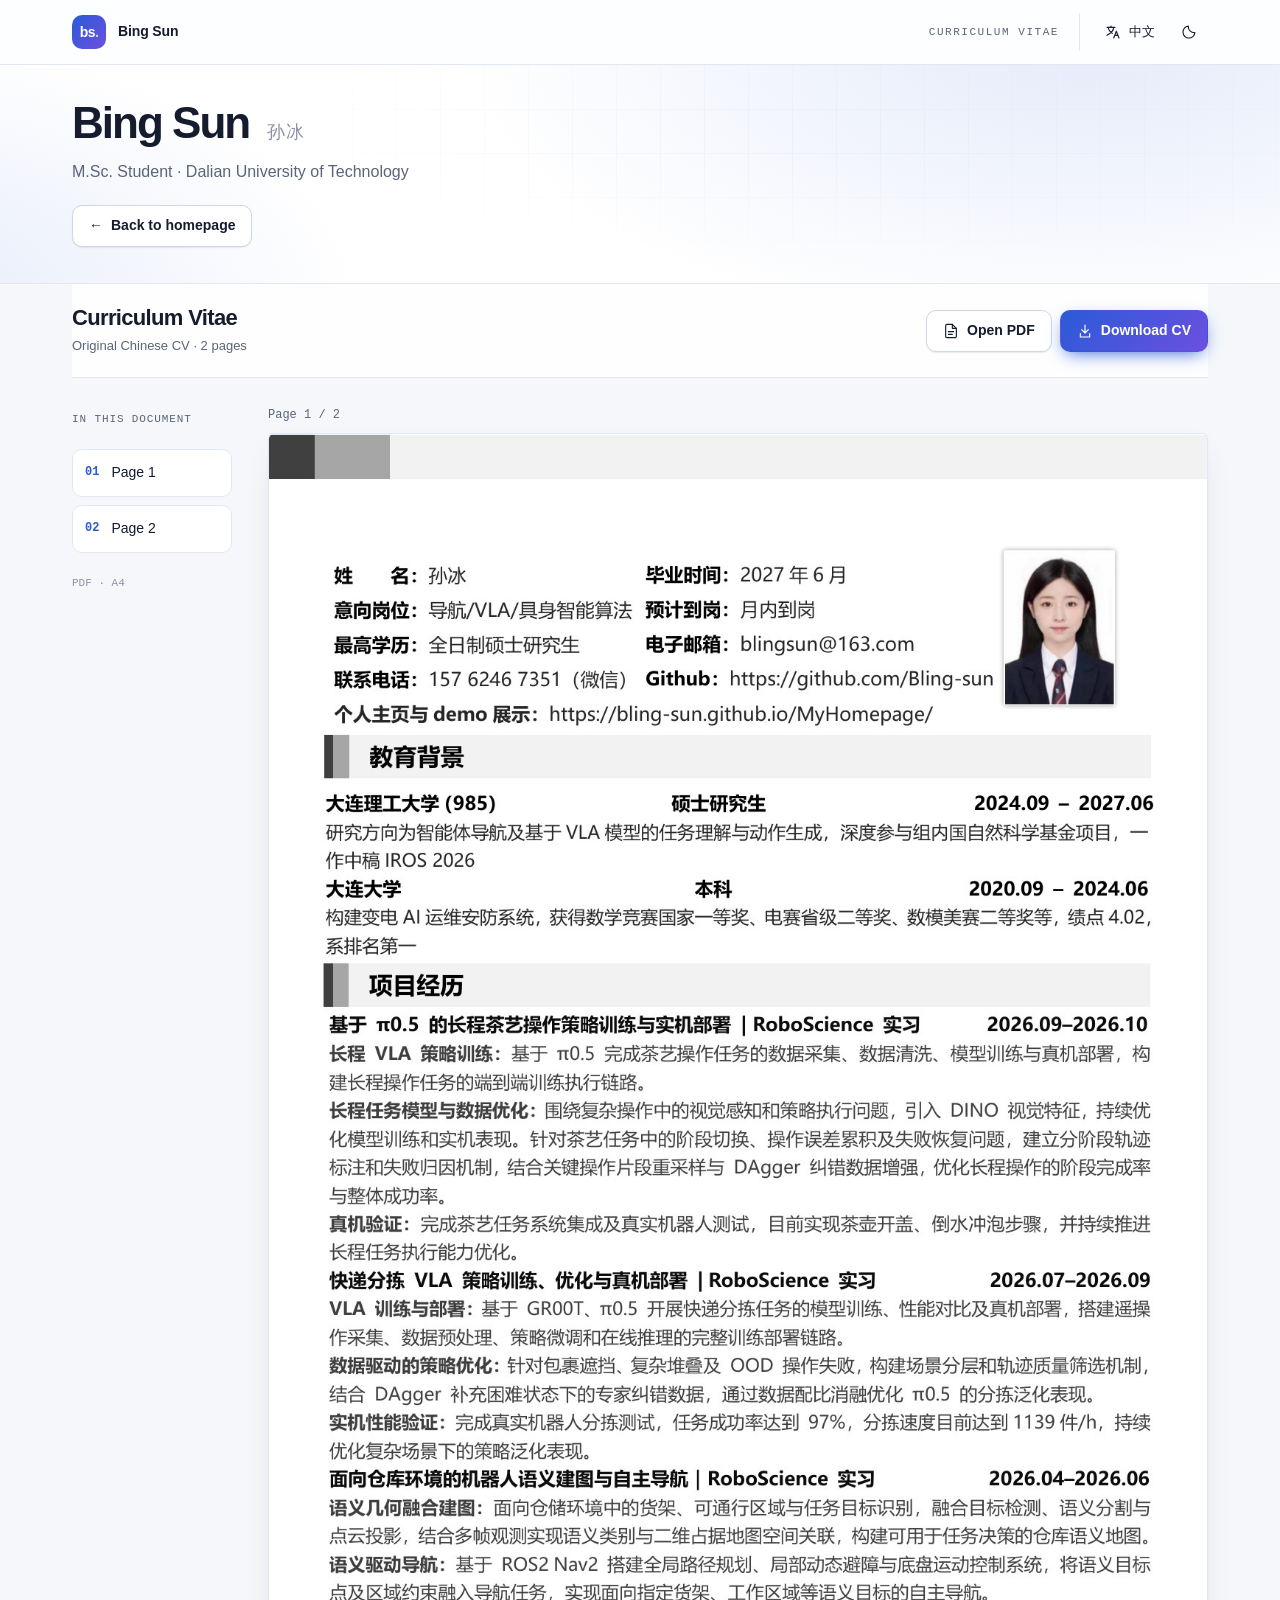
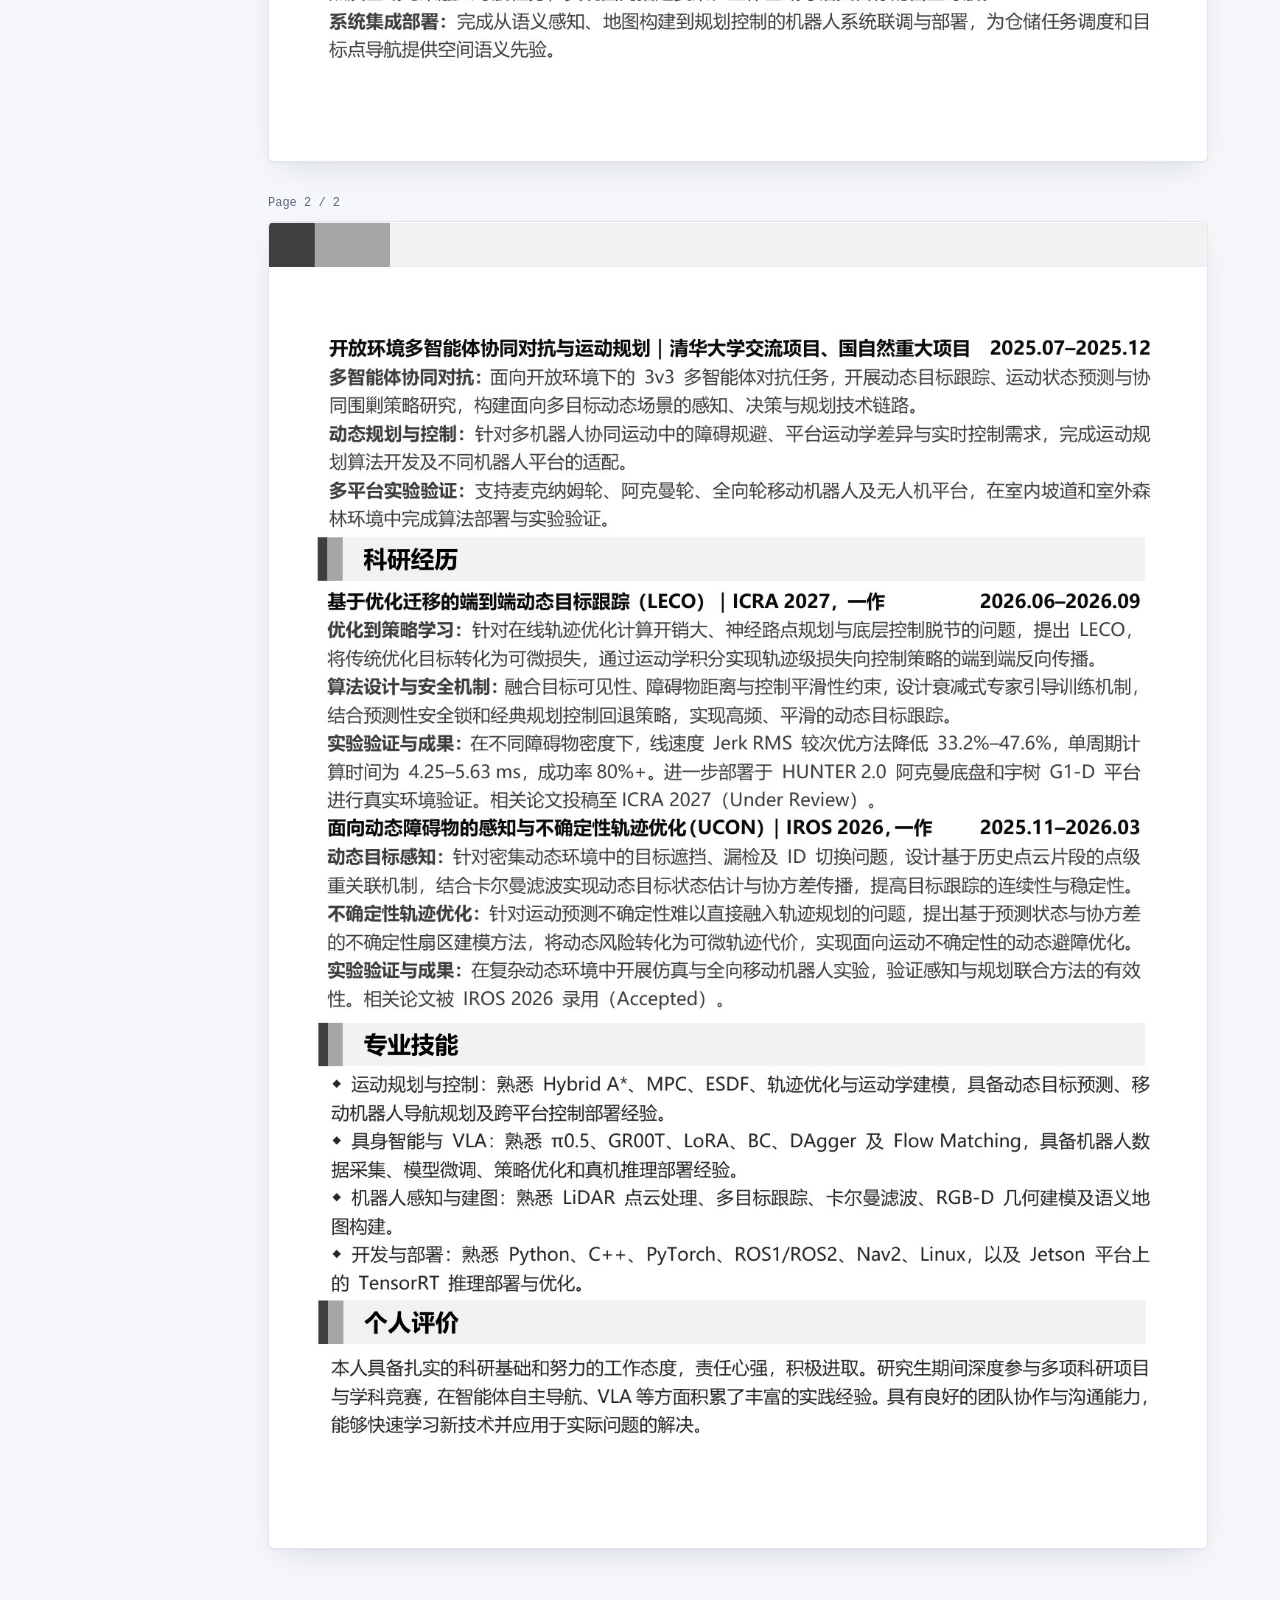
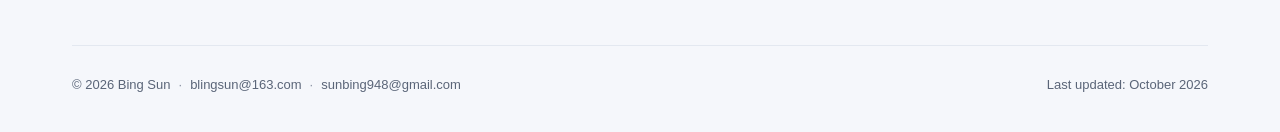
==== commit 2469f531: "Refresh homepage design - Merge the top bar and section nav into one sticky header - Restyle the her" ====
--- a/cv.html
+++ b/cv.html
@@ -12,14 +12,14 @@
   <meta property="og:image" content="https://bling-sun.github.io/MyHomepage/assets/portrait.jpg">
   <link rel="canonical" href="https://bling-sun.github.io/MyHomepage/cv.html">
   <link rel="icon" href="assets/favicon.svg" type="image/svg+xml">
-  <link rel="stylesheet" href="assets/styles.css?v=dba924e30bf0">
+  <link rel="stylesheet" href="assets/styles.css?v=b6ac942b68df">
   <title>Bing Sun — CV</title>
-  <script src="assets/main.js?v=d4938d76d1d8" defer></script>
+  <script src="assets/main.js?v=5382355de09f" defer></script>
   <script type="application/ld+json">{"@context":"https://schema.org","@type":"Person","name":"Bing Sun","alternateName":"孙冰","url":"https://bling-sun.github.io/MyHomepage/","image":"https://bling-sun.github.io/MyHomepage/assets/portrait.jpg","email":["blingsun@163.com","sunbing948@gmail.com"],"sameAs":["https://github.com/Bling-sun"],"affiliation":{"@type":"CollegeOrUniversity","name":"Dalian University of Technology"},"knowsAbout":["Robot Navigation","Motion Planning","Vision–Language–Action Models"]}</script>
 </head>
 <body class="cv-page">
   <a data-i18n="ui.skip" class="skip-link" href="#main">Skip to content</a>
-  <header class="hero">
+  <header class="site-header">
     <div class="site-topbar">
       <a class="brand" href="./" data-profile-link aria-label="Bing Sun — Homepage"><span class="brand-mark" aria-hidden="true">bs<span>.</span></span><span class="brand-name">Bing Sun</span></a>
       <span data-i18n="topbar.caption" class="topbar-caption">CURRICULUM VITAE</span>
@@ -28,6 +28,8 @@
     <button class="tool-link theme-toggle" id="theme-toggle" type="button" aria-label="Switch to dark theme"><svg aria-hidden="true" viewBox="0 0 24 24" fill="none" stroke="currentColor" stroke-width="1.7" stroke-linecap="round" stroke-linejoin="round"><path d="M20.9 13A9 9 0 0 1 11 3.1 9 9 0 1 0 20.9 13Z"/></svg></button>
   </div>
     </div>
+  </header>
+  <div class="hero">
     <div class="hero-inner">
       <div class="hero-copy">
         <div class="eyebrow"><span class="status-dot" aria-hidden="true"></span><span data-i18n="hero.eyebrow">ROBOTICS &amp; EMBODIED AI</span></div>
@@ -40,12 +42,11 @@
   </div>
 
       </div>
-      <div class="portrait-wrap"><img class="portrait" src="assets/portrait.jpg" alt="Bing Sun" width="128" height="154"><span class="portrait-caption">SHENZHEN · CHINA</span></div>
+      <div class="portrait-wrap"><img class="portrait" src="assets/portrait.jpg" alt="Bing Sun" width="187" height="263"><span class="portrait-caption">SHENZHEN · CHINA</span></div>
 
     </div>
 
-  </header>
-
+  </div>
   <main class="container" id="main">
     <section class="cv-document" aria-labelledby="cv-heading">
       <div class="cv-document-heading"><div><h2 data-i18n="cv.heading" id="cv-heading">Curriculum Vitae</h2><p data-i18n="cv.description">Original Chinese CV · 2 pages</p></div><div class="document-actions"><a href="assets/Bing-Sun-CV.pdf" class="tool-link" target="_blank" rel="noopener noreferrer"><svg aria-hidden="true" viewBox="0 0 24 24" fill="none" stroke="currentColor" stroke-width="1.7" stroke-linecap="round" stroke-linejoin="round"><path d="M14 2H6a2 2 0 0 0-2 2v16a2 2 0 0 0 2 2h12a2 2 0 0 0 2-2V8Z"/><path d="M14 2v6h6M8 13h8M8 17h6"/></svg><span data-i18n="ui.openPDF">Open PDF</span></a><a href="assets/Bing-Sun-CV.pdf" class="tool-link button-primary" id="cv-download" download="Bing-Sun-CV.pdf"><svg aria-hidden="true" viewBox="0 0 24 24" fill="none" stroke="currentColor" stroke-width="1.7" stroke-linecap="round" stroke-linejoin="round"><path d="M12 3v12m-5-5 5 5 5-5M5 16v5h14v-5"/></svg><span data-i18n="ui.downloadCV">Download CV</span></a></div></div>
@@ -67,6 +68,6 @@
     </div>
     <p class="email-status" id="email-status" role="status" aria-live="polite"></p>
   </dialog>
-  <script id="translations" type="application/json">{"bio.0":{"en":"Hi, I'm Bing Sun, a master's student in the IIAU Lab at Dalian University of Technology, with graduation expected in June 2027.","zh":"你好，我是孙冰，目前在大连理工大学 IIAU Lab 攻读硕士学位，预计于 2027 年 6 月毕业。"},"bio.1":{"en":"My research focuses on autonomous robot navigation, motion planning, and task understanding and action generation with vision–language–action (VLA) models. I work on connecting perception, planning, and learned control policies for real robots.","zh":"我的研究方向是机器人自主导航、运动规划，以及基于视觉语言动作（VLA）模型的任务理解与动作生成，关注感知、规划与学习控制策略在真实机器人上的融合与应用。"},"bio.2":{"en":"During my internship at RoboScience, I worked on semantic mapping and navigation, robotic parcel sorting, and long-horizon tea preparation. I also participated in multi-agent research through a Tsinghua University exchange and an NSFC major project.","zh":"在 RoboScience 实习期间，我参与了语义建图与自主导航、机器人快递分拣及长程茶艺操作。在清华大学交流及国家自然科学基金重大项目中，我参与了多智能体协同对抗研究。"},"award.0":{"en":"National First Prize · Mathematics Competition","zh":"数学竞赛 · 国家一等奖"},"award.1":{"en":"Provincial Second Prize · Electronic Design Competition","zh":"电子设计竞赛 · 省级二等奖"},"award.2":{"en":"Second Prize · Mathematical Contest in Modeling (MCM/ICM)","zh":"美国大学生数学建模竞赛 · 二等奖"},"skill.0.label":{"en":"Planning & Control","zh":"规划与控制"},"skill.1.label":{"en":"Embodied AI","zh":"具身智能"},"skill.2.label":{"en":"Perception & Mapping","zh":"感知与建图"},"skill.3.label":{"en":"Development & Deployment","zh":"开发与部署"},"name":{"en":"Bing Sun","zh":"孙冰"},"role":{"en":"M.Sc. Student · Dalian University of Technology","zh":"硕士研究生 · 大连理工大学"},"interests":{"en":"Robot Navigation · Motion Planning · Vision–Language–Action","zh":"机器人导航 · 运动规划 · 视觉语言动作模型"},"ui.home":{"en":"Back to homepage","zh":"返回主页"},"ui.email":{"en":"Email","zh":"邮箱"},"ui.skip":{"en":"Skip to content","zh":"跳转到内容"},"topbar.caption":{"en":"CURRICULUM VITAE","zh":"个人简历"},"hero.eyebrow":{"en":"ROBOTICS & EMBODIED AI","zh":"机器人与具身智能"},"name.alternate":{"en":"孙冰","zh":"Bing Sun"},"cv.heading":{"en":"Curriculum Vitae","zh":"个人简历"},"cv.description":{"en":"Original Chinese CV · 2 pages","zh":"中文简历原件 · 共 2 页"},"ui.openPDF":{"en":"Open PDF","zh":"打开 PDF"},"ui.downloadCV":{"en":"Download CV","zh":"下载简历"},"cv.outline":{"en":"IN THIS DOCUMENT","zh":"文档导航"},"cv.page.0.nav":{"en":"Page 1","zh":"第 1 页"},"cv.page.1.nav":{"en":"Page 2","zh":"第 2 页"},"cv.page.0.alt":{"en":"Bing Sun's original Chinese CV, page 1 of 2. Open the PDF above for selectable text.","zh":"孙冰中文简历原件，第 1 页，共 2 页。可通过上方链接打开 PDF 查看文字。"},"cv.page.0.label":{"en":"Page 1 / 2","zh":"第 1 页 / 共 2 页"},"cv.page.1.alt":{"en":"Bing Sun's original Chinese CV, page 2 of 2. Open the PDF above for selectable text.","zh":"孙冰中文简历原件，第 2 页，共 2 页。可通过上方链接打开 PDF 查看文字。"},"cv.page.1.label":{"en":"Page 2 / 2","zh":"第 2 页 / 共 2 页"},"footer.name":{"en":"Bing Sun","zh":"孙冰"},"footer.updated":{"en":"Last updated: October 2026","zh":"最近更新：2026 年 10 月"},"contact.title":{"en":"Get in touch","zh":"联系我"},"contact.close":{"en":"Close","zh":"关闭"},"contact.description":{"en":"Copy a recipient address and write from your preferred email service. For 163 Mail, paste the address into a new message after signing in.","zh":"复制收件地址，用你常用的邮箱写信。网易邮箱需登录后新建邮件并粘贴地址。"},"contact.address.0":{"en":"Email address 1","zh":"邮箱地址 1"},"contact.copy.0":{"en":"Copy email","zh":"复制邮箱"},"contact.open.0":{"en":"Open 163 Mail ↗","zh":"打开网易邮箱 ↗"},"contact.address.1":{"en":"Email address 2","zh":"邮箱地址 2"},"contact.copy.1":{"en":"Copy email","zh":"复制邮箱"},"contact.open.1":{"en":"Compose in Gmail ↗","zh":"Gmail 网页写信 ↗"}}</script>
+  <script id="translations" type="application/json">{"bio.0":{"en":"Hi, I'm Bing Sun, a master's student in the IIAU Lab at Dalian University of Technology, with graduation expected in June 2027.","zh":"你好，我是孙冰，目前在大连理工大学 IIAU Lab 攻读硕士学位，预计于 2027 年 6 月毕业。"},"bio.1":{"en":"My research focuses on autonomous robot navigation, motion planning, and task understanding and action generation with vision–language–action (VLA) models. I work on connecting perception, planning, and learned control policies for real robots.","zh":"我的研究方向是机器人自主导航、运动规划，以及基于视觉语言动作（VLA）模型的任务理解与动作生成，关注感知、规划与学习控制策略在真实机器人上的融合与应用。"},"bio.2":{"en":"During my internship at RoboScience, I worked on semantic mapping and navigation, robotic parcel sorting, and long-horizon tea preparation. I also participated in multi-agent research through a Tsinghua University exchange and an NSFC major project.","zh":"在 RoboScience 实习期间，我参与了语义建图与自主导航、机器人快递分拣及长程茶艺操作。在清华大学交流及国家自然科学基金重大项目中，我参与了多智能体协同对抗研究。"},"award.0":{"en":"National First Prize · Mathematics Competition","zh":"数学竞赛 · 国家一等奖"},"award.1":{"en":"Provincial Second Prize · Electronic Design Competition","zh":"电子设计竞赛 · 省级二等奖"},"award.2":{"en":"Second Prize · Mathematical Contest in Modeling (MCM/ICM)","zh":"美国大学生数学建模竞赛 · 二等奖"},"skill.0.label":{"en":"Planning & Control","zh":"规划与控制"},"skill.1.label":{"en":"Embodied AI","zh":"具身智能"},"skill.2.label":{"en":"Perception & Mapping","zh":"感知与建图"},"skill.3.label":{"en":"Development & Deployment","zh":"开发与部署"},"name":{"en":"Bing Sun","zh":"孙冰"},"role":{"en":"M.Sc. Student · Dalian University of Technology","zh":"硕士研究生 · 大连理工大学"},"interests.0":{"en":"Robot Navigation","zh":"机器人导航"},"interests.1":{"en":"Motion Planning","zh":"运动规划"},"interests.2":{"en":"Vision–Language–Action","zh":"视觉语言动作模型"},"ui.home":{"en":"Back to homepage","zh":"返回主页"},"ui.email":{"en":"Email","zh":"邮箱"},"ui.skip":{"en":"Skip to content","zh":"跳转到内容"},"topbar.caption":{"en":"CURRICULUM VITAE","zh":"个人简历"},"hero.eyebrow":{"en":"ROBOTICS & EMBODIED AI","zh":"机器人与具身智能"},"name.alternate":{"en":"孙冰","zh":"Bing Sun"},"cv.heading":{"en":"Curriculum Vitae","zh":"个人简历"},"cv.description":{"en":"Original Chinese CV · 2 pages","zh":"中文简历原件 · 共 2 页"},"ui.openPDF":{"en":"Open PDF","zh":"打开 PDF"},"ui.downloadCV":{"en":"Download CV","zh":"下载简历"},"cv.outline":{"en":"IN THIS DOCUMENT","zh":"文档导航"},"cv.page.0.nav":{"en":"Page 1","zh":"第 1 页"},"cv.page.1.nav":{"en":"Page 2","zh":"第 2 页"},"cv.page.0.alt":{"en":"Bing Sun's original Chinese CV, page 1 of 2. Open the PDF above for selectable text.","zh":"孙冰中文简历原件，第 1 页，共 2 页。可通过上方链接打开 PDF 查看文字。"},"cv.page.0.label":{"en":"Page 1 / 2","zh":"第 1 页 / 共 2 页"},"cv.page.1.alt":{"en":"Bing Sun's original Chinese CV, page 2 of 2. Open the PDF above for selectable text.","zh":"孙冰中文简历原件，第 2 页，共 2 页。可通过上方链接打开 PDF 查看文字。"},"cv.page.1.label":{"en":"Page 2 / 2","zh":"第 2 页 / 共 2 页"},"footer.name":{"en":"Bing Sun","zh":"孙冰"},"footer.updated":{"en":"Last updated: October 2026","zh":"最近更新：2026 年 10 月"},"contact.title":{"en":"Get in touch","zh":"联系我"},"contact.close":{"en":"Close","zh":"关闭"},"contact.description":{"en":"Copy a recipient address and write from your preferred email service. For 163 Mail, paste the address into a new message after signing in.","zh":"复制收件地址，用你常用的邮箱写信。网易邮箱需登录后新建邮件并粘贴地址。"},"contact.address.0":{"en":"Email address 1","zh":"邮箱地址 1"},"contact.copy.0":{"en":"Copy email","zh":"复制邮箱"},"contact.open.0":{"en":"Open 163 Mail ↗","zh":"打开网易邮箱 ↗"},"contact.address.1":{"en":"Email address 2","zh":"邮箱地址 2"},"contact.copy.1":{"en":"Copy email","zh":"复制邮箱"},"contact.open.1":{"en":"Compose in Gmail ↗","zh":"Gmail 网页写信 ↗"}}</script>
 </body>
 </html>
--- a/assets/styles.css
+++ b/assets/styles.css
@@ -1,323 +1,349 @@
 :root {
   color-scheme:light;
-  --bg:#f6f7fa; --surface:#ffffff; --ink:#182235; --muted:#596579;
-  --line:#e1e6ee; --accent:#2455d6; --on-accent:#ffffff; --soft:#edf2ff;
-  --header:#ffffff; --glass:#ffffffed; --shadow:0 12px 36px #18223509;
+  --bg:#f5f7fb; --surface:#ffffff; --surface-2:#f9fafc; --ink:#141c2e; --muted:#5a6578; --faint:#8a93a4;
+  --line:#e3e8f0; --line-strong:#cfd7e4; --accent:#2a5bd7; --accent-2:#6c4fe0; --on-accent:#ffffff; --soft:#ecf1ff;
+  --header:#ffffffcc; --glass:#ffffffd9; --media:#0f1623;
+  --shadow-sm:0 1px 2px #141c2e0d,0 1px 1px #141c2e08;
+  --shadow:0 1px 2px #141c2e0a,0 12px 32px -12px #141c2e26;
+  --glow:#2a5bd71f;
+  --radius:16px; --radius-sm:10px;
+  --mono:ui-monospace,SFMono-Regular,"JetBrains Mono",Menlo,Consolas,monospace;
+  --sans:-apple-system,BlinkMacSystemFont,"Segoe UI","PingFang SC","Hiragino Sans GB","Microsoft YaHei","Noto Sans SC",sans-serif;
 }
 :root[data-theme="dark"] {
   color-scheme:dark;
-  --bg:#10151f; --surface:#171e2b; --ink:#edf1fa; --muted:#a5b0c3;
-  --line:#2b3547; --accent:#a3bfff; --on-accent:#15213b; --soft:#222f49;
-  --header:#131a26; --glass:#131a26ed; --shadow:0 12px 36px #00000026;
+  --bg:#0c111b; --surface:#131a27; --surface-2:#171f2e; --ink:#ecf0f8; --muted:#a3adc0; --faint:#7b8599;
+  --line:#242e40; --line-strong:#334057; --accent:#8fb0ff; --accent-2:#b3a2ff; --on-accent:#0f1830; --soft:#1c2840;
+  --header:#0c111bcc; --glass:#0c111bd9; --media:#080c14;
+  --shadow-sm:0 1px 2px #0000004d;
+  --shadow:0 1px 2px #00000040,0 16px 36px -14px #00000099;
+  --glow:#8fb0ff1a;
 }
 * { box-sizing:border-box; }
 [hidden] { display:none !important; }
-html { scroll-behavior:smooth; scroll-padding-top:108px; }
-body { margin:0; background:var(--bg); color:var(--ink); font:16px/1.75 -apple-system,BlinkMacSystemFont,"Segoe UI","Microsoft YaHei",sans-serif; -webkit-font-smoothing:antialiased; }
+html { scroll-behavior:smooth; scroll-padding-top:88px; }
+body { margin:0; background:var(--bg); color:var(--ink); font:16px/1.7 var(--sans); -webkit-font-smoothing:antialiased; text-rendering:optimizeLegibility; }
 ::selection { background:var(--accent); color:var(--on-accent); }
 a { color:var(--accent); text-decoration:none; }
 a:hover { text-decoration:underline; text-underline-offset:4px; }
 button { font:inherit; cursor:pointer; }
 a,button,summary { -webkit-tap-highlight-color:transparent; }
-:focus-visible { outline:3px solid var(--accent); outline-offset:4px; }
+:focus-visible { outline:2px solid var(--accent); outline-offset:3px; border-radius:6px; }
 img,video { max-width:100%; }
 h1,h2,h3,p { overflow-wrap:break-word; }
-.skip-link { position:fixed; top:12px; left:12px; z-index:30; transform:translateY(-200%); background:var(--surface); padding:10px 18px; border-radius:8px; }
+.skip-link { position:fixed; top:12px; left:12px; z-index:40; transform:translateY(-200%); background:var(--surface); padding:10px 18px; border-radius:8px; box-shadow:var(--shadow); }
 .skip-link:focus { transform:none; }
-.hero { position:relative; background:var(--header); border-bottom:1px solid var(--line); }
+
+/* Sticky site header: brand · section nav · display options */
+.site-header { position:sticky; top:0; z-index:20; background:var(--header); border-bottom:1px solid var(--line); backdrop-filter:saturate(1.6) blur(16px); -webkit-backdrop-filter:saturate(1.6) blur(16px); }
 .site-topbar,.hero-inner,.hero-index { width:100%; max-width:1200px; margin:auto; padding-inline:32px; }
-.site-topbar { display:flex; align-items:center; gap:24px; min-height:88px; }
-.brand { display:flex; align-items:center; gap:13px; color:var(--ink); flex-shrink:0; }
+.site-topbar { display:flex; align-items:center; gap:20px; min-height:64px; }
+.brand { display:flex; align-items:center; gap:12px; color:var(--ink); flex-shrink:0; }
 .brand:hover { text-decoration:none; }
-.brand-mark { font-size:27px; line-height:1; font-weight:800; letter-spacing:-2px; }
-.brand-mark > span { color:var(--accent); }
-.brand-name { font-size:13px; font-weight:600; padding-left:13px; border-left:1px solid var(--line); }
-.topbar-caption { color:var(--muted); font:10px/1.5 ui-monospace,SFMono-Regular,Consolas,monospace; letter-spacing:.16em; margin-left:auto; }
-.display-options { display:flex; gap:5px; padding-left:18px; border-left:1px solid var(--line); }
-.display-options .tool-link { background:transparent; border-color:transparent; min-height:36px; padding:7px 9px; font-size:12px; }
-.display-options .tool-link:hover { background:var(--soft); color:var(--accent); }
-.display-options .theme-toggle[aria-pressed="true"] { background:var(--soft); color:var(--accent); }
-.hero-inner { position:relative; display:grid; grid-template-columns:minmax(0,1fr) 180px; align-items:center; gap:64px; padding-block:48px 52px; }
-.eyebrow { display:flex; align-items:center; gap:9px; margin:0 0 22px; color:var(--accent); font:600 11px/1.6 ui-monospace,SFMono-Regular,Consolas,monospace; letter-spacing:.13em; }
-.status-dot { width:6px; height:6px; border-radius:50%; background:var(--accent); box-shadow:0 0 0 4px var(--soft); }
-.hero-name { display:flex; align-items:baseline; flex-wrap:wrap; gap:18px; margin-bottom:17px; }
-h1 { margin:0; font-size:clamp(46px,6vw,76px); font-weight:650; letter-spacing:-.06em; line-height:1.06; }
-.alternate-name { color:var(--muted); font-size:22px; font-weight:400; letter-spacing:.03em; }
-.role { margin:0; color:var(--muted); font-size:15px; }
-.hero-intro { max-width:690px; margin:25px 0 13px; font-size:clamp(22px,2.5vw,29px); line-height:1.45; letter-spacing:-.025em; font-weight:450; }
-.interests { margin:0; color:var(--muted); font-size:13px; line-height:1.8; }
-.toolbar { display:flex; align-items:center; flex-wrap:wrap; gap:10px; margin-top:28px; }
-.tool-link { display:inline-flex; align-items:center; justify-content:center; gap:8px; min-height:42px; padding:10px 15px; border:1px solid var(--line); border-radius:8px; color:var(--ink); background:var(--surface); font-size:13px; line-height:1.45; font-weight:500; transition:background .18s,border-color .18s,box-shadow .18s; }
-.tool-link:hover { background:var(--soft); border-color:var(--accent); text-decoration:none; }
+.brand-mark { display:inline-flex; align-items:center; justify-content:center; width:34px; height:34px; border-radius:10px; background:linear-gradient(135deg,var(--accent),var(--accent-2)); color:var(--on-accent); font-size:14px; line-height:1; font-weight:800; letter-spacing:-.5px; white-space:nowrap; }
+.brand-mark > span { color:inherit; opacity:.7; }
+.brand-name { font-size:14px; font-weight:650; letter-spacing:-.01em; }
+.topbar-caption { color:var(--muted); font:500 11px/1.5 var(--mono); letter-spacing:.14em; margin-left:auto; }
+.section-nav { display:flex; align-items:center; gap:2px; margin-left:auto; }
+.section-nav a { position:relative; display:flex; align-items:center; gap:7px; min-height:38px; padding:8px 14px; border-radius:9px; color:var(--muted); font-size:14px; font-weight:500; transition:background .18s,color .18s; }
+.section-nav svg { width:15px; height:15px; flex-shrink:0; opacity:.8; }
+.section-nav a:hover { color:var(--ink); background:var(--soft); text-decoration:none; }
+.section-nav a[aria-current="location"] { color:var(--accent); background:var(--soft); }
+.display-options { display:flex; gap:4px; padding-left:14px; border-left:1px solid var(--line); }
+.display-options .tool-link { background:transparent; border-color:transparent; box-shadow:none; min-height:38px; padding:7px 10px; font-size:13px; }
+.display-options .tool-link:hover { background:var(--soft); color:var(--accent); border-color:transparent; }
+.display-options .theme-toggle[aria-pressed="true"] { color:var(--accent); }
+
+/* Hero */
+.hero { position:relative; overflow:hidden; border-bottom:1px solid var(--line); background:
+  radial-gradient(900px 420px at 85% -10%,var(--glow),transparent 70%),
+  radial-gradient(700px 380px at -10% 110%,var(--glow),transparent 70%),
+  var(--surface); }
+.hero::before { content:""; position:absolute; inset:0; pointer-events:none; background-image:linear-gradient(var(--line) 1px,transparent 1px),linear-gradient(90deg,var(--line) 1px,transparent 1px); background-size:44px 44px; opacity:.45; -webkit-mask-image:radial-gradient(ellipse 70% 80% at 70% 30%,#000 10%,transparent 75%); mask-image:radial-gradient(ellipse 70% 80% at 70% 30%,#000 10%,transparent 75%); }
+.hero-inner { position:relative; display:grid; grid-template-columns:minmax(0,1fr) 230px; align-items:center; gap:72px; padding-block:72px 56px; }
+.eyebrow { display:inline-flex; align-items:center; gap:10px; margin:0 0 24px; color:var(--accent); font:600 12px/1.6 var(--mono); letter-spacing:.12em; }
+.hero .eyebrow { padding:5px 12px 5px 10px; border:1px solid var(--line); border-radius:999px; background:var(--surface); box-shadow:var(--shadow-sm); }
+.status-dot { position:relative; width:7px; height:7px; border-radius:50%; background:#22a06b; }
+.status-dot::after { content:""; position:absolute; inset:-4px; border-radius:50%; background:#22a06b; opacity:.25; animation:pulse 2.4s ease-out infinite; }
+@keyframes pulse { 0% { transform:scale(.6); opacity:.45; } 100% { transform:scale(1.8); opacity:0; } }
+.hero-name { display:flex; align-items:baseline; flex-wrap:wrap; gap:6px 18px; margin-bottom:14px; }
+h1 { margin:0; font-size:clamp(48px,6.4vw,80px); font-weight:750; letter-spacing:-.045em; line-height:1.02; }
+.alternate-name { color:var(--faint); font-size:24px; font-weight:400; letter-spacing:.04em; }
+.role { margin:0; color:var(--muted); font-size:16px; }
+.hero-intro { max-width:680px; margin:28px 0 18px; font-size:clamp(22px,2.4vw,28px); line-height:1.42; letter-spacing:-.02em; font-weight:500; }
+.interests { display:flex; flex-wrap:wrap; gap:8px; margin:0; padding:0; list-style:none; }
+.interests li { padding:4px 12px; border:1px solid var(--line); border-radius:999px; background:var(--surface-2); color:var(--muted); font-size:13px; line-height:1.6; }
+.toolbar { display:flex; align-items:center; flex-wrap:wrap; gap:10px; margin-top:32px; }
+.tool-link { display:inline-flex; align-items:center; justify-content:center; gap:8px; min-height:42px; padding:10px 16px; border:1px solid var(--line-strong); border-radius:10px; color:var(--ink); background:var(--surface); box-shadow:var(--shadow-sm); font-size:14px; line-height:1.4; font-weight:550; transition:background .18s,border-color .18s,box-shadow .18s,transform .18s; }
+.tool-link:hover { border-color:var(--accent); color:var(--accent); text-decoration:none; transform:translateY(-1px); }
 .tool-link svg { flex:0 0 auto; width:16px; height:16px; }
-.button-primary { color:var(--on-accent); background:var(--accent); border-color:var(--accent); box-shadow:0 4px 12px #2455d619; }
-.button-primary:hover { color:var(--on-accent); background:var(--accent); box-shadow:0 0 0 3px var(--soft); }
-.hero-cta { display:inline-flex; align-items:center; gap:13px; margin-top:22px; color:var(--muted); font-size:12px; }
-.hero-cta span:last-child { color:var(--accent); font-size:17px; transition:transform .18s; }
+.button-primary { color:var(--on-accent); background:linear-gradient(135deg,var(--accent),var(--accent-2)); border-color:transparent; box-shadow:0 6px 18px -6px var(--accent); }
+.button-primary:hover { color:var(--on-accent); border-color:transparent; box-shadow:0 10px 24px -8px var(--accent); }
+.hero-cta { display:inline-flex; align-items:center; gap:10px; margin-top:26px; color:var(--muted); font-size:14px; font-weight:500; }
+.hero-cta span:last-child { display:grid; place-items:center; width:26px; height:26px; border:1px solid var(--line-strong); border-radius:50%; color:var(--accent); font-size:13px; transition:transform .2s,background .2s; }
 .hero-cta:hover { color:var(--accent); text-decoration:none; }
-.hero-cta:hover span:last-child { transform:translate(2px,-2px); }
-.portrait-wrap { position:relative; padding:9px 9px 15px; border:1px solid var(--line); border-radius:12px; background:var(--bg); align-self:center; }
-.portrait-wrap::before { content:""; position:absolute; z-index:0; width:80px; height:80px; top:-23px; right:-23px; background-image:radial-gradient(var(--line) 1.4px,transparent 1.4px); background-size:9px 9px; pointer-events:none; }
-.portrait { position:relative; display:block; width:100%; height:198px; object-fit:cover; object-position:center 25%; border-radius:6px; }
-.portrait-caption { display:block; margin-top:14px; color:var(--muted); font:9px/1.4 ui-monospace,Consolas,monospace; letter-spacing:.09em; text-align:center; }
-.hero-index { display:flex; align-items:center; gap:44px; padding-block:22px; border-top:1px solid var(--line); }
-.hero-index > div { display:flex; align-items:center; gap:10px; }
-.hero-index strong { color:var(--ink); font:500 22px/1.4 ui-monospace,Consolas,monospace; letter-spacing:-.06em; }
-.hero-index span { color:var(--muted); font-size:11px; }
-.hero-index > p { margin:0 0 0 auto; color:var(--muted); font:9px/1.6 ui-monospace,Consolas,monospace; letter-spacing:.05em; }
-.section-nav { position:sticky; top:0; z-index:10; padding:12px 32px; border-bottom:1px solid var(--line); background:var(--glass); backdrop-filter:blur(16px); }
-.section-nav-inner { display:flex; align-items:center; justify-content:center; gap:6px; max-width:1136px; margin:auto; }
-.section-nav a { display:flex; align-items:center; justify-content:center; gap:8px; min-height:42px; padding:9px 27px; border:1px solid transparent; border-radius:7px; color:var(--muted); font-size:13px; font-weight:500; transition:background .18s,color .18s; }
-.section-nav svg { width:15px; height:15px; flex-shrink:0; }
-.section-nav a:hover { color:var(--accent); background:var(--soft); text-decoration:none; }
-.section-nav a[aria-current="location"] { color:var(--accent); background:var(--soft); }
-.container { max-width:1200px; margin:auto; padding:60px 32px 80px; }
-.container > section + section { margin-top:72px; }
-.profile { display:grid; grid-template-columns:240px minmax(0,1fr); gap:48px; padding-bottom:52px; border-bottom:1px solid var(--line); }
-.profile-label .eyebrow { color:var(--muted); font-size:10px; margin-bottom:15px; }
-.profile-label h2 { max-width:220px; font-size:28px; line-height:1.35; }
-.profile-body { max-width:800px; }
-.profile-body p { margin:0 0 15px; color:var(--muted); font-size:15px; line-height:1.9; }
-.profile-body p:first-child { color:var(--ink); }
+.hero-cta:hover span:last-child { transform:translateY(2px); background:var(--soft); }
+.portrait-wrap { position:relative; justify-self:end; width:100%; max-width:230px; }
+.portrait-wrap::before { content:""; position:absolute; inset:14px -14px -14px 14px; border-radius:22px; background:linear-gradient(135deg,var(--accent),var(--accent-2)); opacity:.18; }
+.portrait-wrap::after { content:""; position:absolute; width:96px; height:96px; top:-28px; left:-28px; background-image:radial-gradient(var(--line-strong) 1.4px,transparent 1.4px); background-size:10px 10px; pointer-events:none; }
+.portrait { position:relative; z-index:1; display:block; width:100%; height:auto; aspect-ratio:187/263; object-fit:cover; border-radius:20px; border:4px solid var(--surface); box-shadow:var(--shadow); }
+.portrait-caption { position:relative; z-index:1; display:block; margin-top:22px; color:var(--faint); font:500 11px/1.4 var(--mono); letter-spacing:.12em; text-align:center; }
+.hero-index { position:relative; display:flex; align-items:stretch; gap:14px; padding-block:0 40px; }
+.hero-index > div { display:flex; flex-direction:column; gap:2px; min-width:150px; padding:14px 18px; border:1px solid var(--line); border-radius:12px; background:var(--glass); box-shadow:var(--shadow-sm); }
+.hero-index strong { color:var(--ink); font:650 26px/1.2 var(--mono); letter-spacing:-.04em; }
+.hero-index span { color:var(--muted); font-size:13px; }
+.hero-index > p { align-self:center; margin:0 0 0 auto; color:var(--faint); font:500 11px/1.6 var(--mono); letter-spacing:.1em; }
+
+/* Main */
+.container { max-width:1200px; margin:auto; padding:80px 32px 96px; }
+.container > section + section { margin-top:96px; }
+.profile { display:grid; grid-template-columns:260px minmax(0,1fr); gap:56px; }
+.profile-label .eyebrow { color:var(--accent); font-size:12px; margin-bottom:12px; }
+.profile-label h2 { max-width:240px; font-size:32px; line-height:1.25; }
+.profile-body { max-width:780px; padding-left:28px; border-left:2px solid var(--line); }
+.profile-body p { margin:0 0 16px; color:var(--muted); font-size:16px; line-height:1.85; }
+.profile-body p:first-child { color:var(--ink); font-size:18px; }
 .profile-body p:last-child { margin-bottom:0; }
-h2 { margin:0; font-size:29px; line-height:1.3; font-weight:600; letter-spacing:-.035em; }
-.section-heading { display:flex; align-items:center; justify-content:space-between; gap:16px; margin-bottom:26px; }
-.section-title { display:flex; align-items:center; gap:18px; }
-.section-index { color:var(--accent); font:11px/1.4 ui-monospace,Consolas,monospace; letter-spacing:.04em; }
-.section-count { border:1px solid var(--line); border-radius:6px; padding:3px 8px; color:var(--muted); font:11px/1.5 ui-monospace,Consolas,monospace; }
-.project-grid { display:grid; grid-template-columns:repeat(2,minmax(0,1fr)); gap:24px; align-items:start; }
-.entry { min-width:0; overflow:hidden; border:1px solid var(--line); border-radius:13px; background:var(--surface); transition:border-color .2s,box-shadow .2s; }
-.entry:hover { border-color:var(--accent); box-shadow:var(--shadow); }
-.project { display:flex; flex-direction:column; height:100%; }
-.entry-content { padding:25px 26px 26px; min-width:0; display:flex; flex-direction:column; flex:1; }
-.entry-kicker { display:flex; justify-content:space-between; align-items:center; gap:12px; margin-bottom:16px; color:var(--accent); font:600 12px/1.5 ui-monospace,Consolas,monospace; }
-.project-number { color:var(--muted); font:11px/1.5 ui-monospace,Consolas,monospace; }
-.tags { display:flex; justify-content:flex-end; flex-wrap:wrap; gap:5px; }
-.tags span { color:var(--muted); background:var(--bg); border:1px solid var(--line); border-radius:5px; padding:2px 7px; font:500 10px/1.6 -apple-system,BlinkMacSystemFont,"Segoe UI",sans-serif; }
-h3 { margin:0; font-size:21px; font-weight:600; line-height:1.5; letter-spacing:-.025em; }
-.entry-meta { display:flex; flex-wrap:wrap; align-items:center; gap:9px; margin-top:12px; }
-.date { color:var(--muted); font-size:12px; }
-.attribution { margin-top:6px; color:var(--muted); font-size:12px; line-height:1.7; }
-.entry-body p { margin:18px 0 0; color:var(--muted); font-size:14px; line-height:1.85; }
+h2 { margin:0; font-size:32px; line-height:1.25; font-weight:700; letter-spacing:-.03em; }
+.section-heading { display:flex; align-items:flex-end; justify-content:space-between; gap:16px; margin-bottom:28px; padding-bottom:18px; border-bottom:1px solid var(--line); }
+.section-title { display:flex; align-items:baseline; gap:14px; }
+.section-index { color:var(--accent); font:600 13px/1.4 var(--mono); letter-spacing:.04em; }
+.section-count { border:1px solid var(--line); border-radius:999px; padding:2px 12px; color:var(--muted); background:var(--surface); font:500 12px/1.6 var(--mono); }
+
+/* Entries */
+.project-grid { display:grid; grid-template-columns:minmax(0,1fr); gap:24px; align-items:start; }
+.entry { min-width:0; overflow:hidden; border:1px solid var(--line); border-radius:var(--radius); background:var(--surface); box-shadow:var(--shadow-sm); transition:border-color .25s,box-shadow .25s,transform .25s; }
+.entry:hover { border-color:var(--line-strong); box-shadow:var(--shadow); transform:translateY(-2px); }
+.project { display:grid; grid-template-columns:minmax(0,50fr) minmax(0,50fr); }
+.entry-content { padding:30px 32px; min-width:0; display:flex; flex-direction:column; flex:1; }
+.entry-kicker { display:flex; justify-content:space-between; align-items:center; gap:12px; margin-bottom:16px; color:var(--accent); font:650 13px/1.5 var(--mono); letter-spacing:.06em; }
+.paper .entry-kicker { justify-content:flex-start; }
+.paper .entry-kicker::before { content:""; width:18px; height:2px; border-radius:2px; background:var(--accent); }
+.project-number { color:var(--faint); font:600 13px/1.5 var(--mono); }
+.tags { display:flex; justify-content:flex-end; flex-wrap:wrap; gap:6px; }
+.tags span { color:var(--accent); background:var(--soft); border-radius:999px; padding:2px 10px; font:550 12px/1.6 var(--sans); }
+h3 { margin:0; font-size:22px; font-weight:680; line-height:1.4; letter-spacing:-.02em; }
+.entry-meta { display:flex; flex-wrap:wrap; align-items:center; gap:10px; margin-top:12px; }
+.date { color:var(--muted); font-size:13px; font-variant-numeric:tabular-nums; }
+.attribution { margin-top:6px; color:var(--muted); font-size:14px; line-height:1.7; }
+.attribution strong { color:var(--ink); }
+.entry-body p { margin:18px 0 0; color:var(--muted); font-size:15px; line-height:1.8; }
 .entry-body p.result { color:var(--ink); }
-.project-details { margin-top:20px; border-top:1px solid var(--line); }
-.project-details summary { display:flex; justify-content:space-between; align-items:center; gap:16px; padding-top:13px; list-style:none; color:var(--accent); font-size:12px; cursor:pointer; }
+.project-details { margin-top:20px; border-top:1px dashed var(--line-strong); }
+.project-details summary { display:flex; justify-content:space-between; align-items:center; gap:16px; padding-top:14px; list-style:none; color:var(--accent); font-size:14px; font-weight:550; cursor:pointer; }
 .project-details summary::-webkit-details-marker { display:none; }
-.detail-plus { font:300 20px/1 sans-serif; transition:transform .18s; }
+.detail-plus { display:grid; place-items:center; width:24px; height:24px; border-radius:50%; background:var(--soft); font:400 16px/1 var(--sans); transition:transform .2s; }
 .project-details[open] .detail-plus { transform:rotate(45deg); }
-.entry-footer { display:flex; align-items:center; justify-content:space-between; flex-wrap:wrap; gap:12px; margin-top:auto; padding-top:20px; font-size:12px; }
+.entry-footer { display:flex; align-items:center; justify-content:space-between; flex-wrap:wrap; gap:12px; margin-top:auto; padding-top:22px; font-size:14px; }
 .entry-footer:has(.material-links:empty):not(:has(.date)) { display:none; }
 .material-links { display:flex; align-items:center; gap:10px; }
-.material-links a { display:inline-flex; align-items:center; gap:5px; font-weight:600; }
+.material-links a { display:inline-flex; align-items:center; gap:5px; padding:4px 12px; border:1px solid var(--line-strong); border-radius:999px; font-weight:600; font-size:13px; }
+.material-links a:hover { background:var(--soft); border-color:var(--accent); text-decoration:none; }
 .material-links a::after { content:"↗"; font-weight:400; }
-.link-divider { color:var(--line); }
-.pending { color:var(--muted); font-size:12px; }
-.paper { display:grid; grid-template-columns:minmax(0,58fr) minmax(0,42fr); margin-bottom:22px; }
-.paper .entry-content { padding:30px; }
-.paper h3 { font-size:21px; }
-.venue { color:var(--accent); font-size:12px; font-weight:600; }
-.status { border-radius:4px; padding:3px 7px; font-size:10px; font-weight:500; }
-.accepted { background:#e8f3ee; color:#21664c; }
-.review { background:#f8f0dc; color:#785b16; }
-:root[data-theme="dark"] .accepted { background:#203c33; color:#a7dfc5; }
-:root[data-theme="dark"] .review { background:#403722; color:#e9d18f; }
-.media-gallery { min-width:0; padding:18px; background:var(--bg); display:flex; flex-direction:column; justify-content:center; }
-.project > .media-gallery { order:-1; border-bottom:1px solid var(--line); }
-.paper > .media-gallery { border-left:1px solid var(--line); padding:22px; }
+.link-divider { display:none; }
+.pending { color:var(--faint); font-size:13px; font-style:italic; }
+.paper { display:grid; grid-template-columns:minmax(0,56fr) minmax(0,44fr); margin-bottom:24px; }
+.paper .entry-content { padding:32px; }
+.venue { color:var(--on-accent); background:var(--accent); border-radius:6px; padding:2px 9px; font:650 12px/1.6 var(--mono); }
+.status { border-radius:6px; padding:2px 9px; font-size:12px; font-weight:550; line-height:1.6; }
+.accepted { background:#e5f4ec; color:#1d6b4a; }
+.review { background:#fbf1d9; color:#7a5a12; }
+:root[data-theme="dark"] .accepted { background:#1c3a2f; color:#a7dfc5; }
+:root[data-theme="dark"] .review { background:#3b3220; color:#ecd38f; }
+.media-gallery { min-width:0; padding:20px; background:var(--surface-2); display:flex; flex-direction:column; justify-content:center; }
+.project > .media-gallery,.paper > .media-gallery { border-left:1px solid var(--line); }
+.paper > .media-gallery { padding:24px; }
 .entry-media { margin:0; min-width:0; }
-.media-stage { position:relative; display:grid; place-items:center; aspect-ratio:16/9; overflow:hidden; border-radius:7px; background:#111827; }
+.media-stage { position:relative; display:grid; place-items:center; aspect-ratio:16/9; overflow:hidden; border-radius:12px; background:var(--media); box-shadow:inset 0 0 0 1px #ffffff10; }
 .media-stage img,.media-stage video { position:absolute; inset:0; width:100%; height:100%; min-width:0; min-height:0; object-fit:contain; display:block; }
-.entry-media figcaption { margin:9px 0 0; color:var(--muted); font-size:11px; line-height:1.6; }
-.demo-toggle { position:absolute; bottom:10px; left:10px; display:inline-flex; align-items:center; gap:8px; padding:9px 12px; min-height:36px; color:white; background:#152235eb; border:1px solid #ffffff55; border-radius:6px; font-size:11px; backdrop-filter:blur(8px); }
-.demo-toggle:hover { background:#2455d6; }
+.entry-media figcaption { margin:10px 0 0; color:var(--muted); font-size:13px; line-height:1.6; }
+.demo-toggle { position:absolute; bottom:12px; left:12px; display:inline-flex; align-items:center; gap:8px; padding:8px 14px 8px 10px; min-height:38px; color:#fff; background:#0f1623cc; border:1px solid #ffffff40; border-radius:999px; font-size:13px; font-weight:550; backdrop-filter:blur(8px); transition:background .18s,transform .18s; }
+.demo-toggle:hover { background:#2a5bd7; transform:scale(1.03); }
 .demo-toggle[data-playing="true"][data-kind="video"] { display:none; }
-.play-icon { font-size:8px; }
+.play-icon { display:grid; place-items:center; width:22px; height:22px; border-radius:50%; background:#fff; color:#0f1623; font-size:8px; padding-left:2px; }
 .media-selector { display:flex; flex-wrap:wrap; gap:6px; margin-top:12px; }
-.media-selector button { min-height:34px; padding:6px 9px; border:1px solid var(--line); border-radius:5px; background:var(--surface); color:var(--muted); font-size:10px; line-height:1.5; text-align:left; }
+.media-selector button { min-height:34px; padding:5px 12px; border:1px solid var(--line); border-radius:999px; background:var(--surface); color:var(--muted); font-size:13px; line-height:1.5; text-align:left; transition:border-color .18s,color .18s; }
+.media-selector button:hover { color:var(--ink); border-color:var(--line-strong); }
 .media-selector button[aria-pressed="true"] { color:var(--accent); background:var(--soft); border-color:var(--accent); }
-.placeholder-stage { display:flex; aspect-ratio:16/9; flex-direction:column; align-items:center; justify-content:center; gap:8px; color:var(--muted); border:1px dashed var(--line); border-radius:7px; }
+.placeholder-stage { display:flex; aspect-ratio:16/9; flex-direction:column; align-items:center; justify-content:center; gap:8px; color:var(--muted); border:1px dashed var(--line-strong); border-radius:12px; }
 .placeholder-stage svg { width:36px; height:36px; color:var(--accent); opacity:.6; }
-.placeholder-stage p { margin:0; font-size:13px; }
-.placeholder-stage > span { font-size:11px; }
-.section-note { margin:14px 0 0; color:var(--muted); font-size:12px; }
-.awards-list { display:grid; grid-template-columns:repeat(3,minmax(0,1fr)); gap:18px; padding:0; margin:0; list-style:none; counter-reset:awards; }
-.awards-list li { position:relative; padding:24px 22px 22px; border:1px solid var(--line); border-radius:10px; background:var(--surface); font-size:14px; line-height:1.8; counter-increment:awards; }
-.awards-list li::before { display:block; content:"0" counter(awards) " /"; margin-bottom:18px; color:var(--accent); font:11px/1.5 ui-monospace,Consolas,monospace; }
-.skills-list { display:grid; grid-template-columns:repeat(2,minmax(0,1fr)); gap:0 40px; margin:0; }
-.skills-list > div { padding:24px 0; border-top:1px solid var(--line); }
-.skills-list dt { display:flex; align-items:center; gap:12px; font-size:16px; font-weight:600; margin-bottom:11px; }
-.skill-index { color:var(--accent); font:10px/1.5 ui-monospace,Consolas,monospace; }
-.skills-list dd { margin:0; color:var(--muted); font-size:13px; line-height:1.9; }
-.site-footer { display:flex; align-items:center; justify-content:space-between; flex-wrap:wrap; gap:12px; max-width:1136px; width:calc(100% - 64px); padding:25px 0 32px; margin:auto; border-top:1px solid var(--line); color:var(--muted); font-size:11px; }
+.placeholder-stage p { margin:0; font-size:14px; }
+.placeholder-stage > span { font-size:12px; }
+.section-note { margin:16px 0 0; color:var(--faint); font-size:14px; }
+
+/* Awards & skills */
+.awards-list { display:grid; grid-template-columns:repeat(3,minmax(0,1fr)); gap:18px; padding:0; margin:0; list-style:none; }
+.awards-list li { display:flex; flex-direction:column; gap:16px; padding:24px; border:1px solid var(--line); border-radius:var(--radius); background:var(--surface); box-shadow:var(--shadow-sm); font-size:16px; font-weight:550; line-height:1.6; transition:border-color .25s,box-shadow .25s,transform .25s; }
+.awards-list li:hover { border-color:var(--line-strong); box-shadow:var(--shadow); transform:translateY(-2px); }
+.award-icon { display:grid; place-items:center; width:42px; height:42px; border-radius:12px; color:#b7791f; background:#fdf3dc; }
+:root[data-theme="dark"] .award-icon { color:#f0c66b; background:#3a301b; }
+.award-icon svg { width:22px; height:22px; }
+.skills-list { display:grid; grid-template-columns:repeat(2,minmax(0,1fr)); gap:18px; margin:0; }
+.skills-list > div { padding:24px; border:1px solid var(--line); border-radius:var(--radius); background:var(--surface); box-shadow:var(--shadow-sm); }
+.skills-list dt { display:flex; align-items:center; gap:12px; font-size:17px; font-weight:650; margin-bottom:14px; }
+.skill-index { display:grid; place-items:center; width:30px; height:30px; border-radius:8px; color:var(--accent); background:var(--soft); font:650 12px/1 var(--mono); }
+.skills-list dd { margin:0; }
+.chip-list { display:flex; flex-wrap:wrap; gap:8px; margin:0; padding:0; list-style:none; }
+.chip-list li { padding:4px 11px; border:1px solid var(--line); border-radius:8px; background:var(--surface-2); color:var(--muted); font-size:13px; line-height:1.6; }
+
+/* Footer & dialog */
+.site-footer { display:flex; align-items:center; justify-content:space-between; flex-wrap:wrap; gap:12px; max-width:1136px; width:calc(100% - 64px); padding:28px 0 36px; margin:auto; border-top:1px solid var(--line); color:var(--muted); font-size:13px; }
 .site-footer > div { overflow-wrap:anywhere; }
 .site-footer a { color:var(--muted); }
 .site-footer a:hover { color:var(--accent); }
-.footer-dot { margin:0 8px; }
-.email-dialog { width:calc(100% - 32px); max-width:480px; max-height:calc(100% - 32px); padding:28px; border:1px solid var(--line); border-radius:15px; background:var(--surface); color:var(--ink); box-shadow:var(--shadow); }
-.email-dialog::backdrop { background:#0c142980; backdrop-filter:blur(6px); }
+.footer-dot { margin:0 8px; color:var(--faint); }
+.email-dialog { width:calc(100% - 32px); max-width:480px; max-height:calc(100% - 32px); padding:28px; border:1px solid var(--line); border-radius:20px; background:var(--surface); color:var(--ink); box-shadow:var(--shadow); }
+.email-dialog::backdrop { background:#0a102080; backdrop-filter:blur(6px); }
 .email-heading { display:flex; align-items:center; justify-content:space-between; gap:16px; }
 .email-heading h2 { font-size:24px; }
 .email-dialog p { color:var(--muted); font-size:14px; }
-.email-dialog label { display:block; font-size:12px; margin-bottom:7px; }
-.email-dialog input { width:100%; min-width:0; padding:12px; border:1px solid var(--line); border-radius:7px; background:var(--bg); color:var(--ink); font:inherit; font-size:14px; }
+.email-dialog label { display:block; font-size:13px; margin-bottom:7px; color:var(--muted); }
+.email-dialog input { width:100%; min-width:0; padding:12px; border:1px solid var(--line-strong); border-radius:10px; background:var(--bg); color:var(--ink); font:inherit; font-size:15px; }
 .email-actions { display:flex; flex-wrap:wrap; gap:8px; margin-top:14px; }
 .email-actions button { background:var(--accent); color:var(--on-accent); border-color:var(--accent); }
-.email-status { min-height:1.75em; margin-bottom:0; font-size:12px; }
+.email-actions button:hover { color:var(--on-accent); }
+.email-status { min-height:1.75em; margin-bottom:0; font-size:13px; }
 .email-option + .email-option { margin-top:22px; padding-top:22px; border-top:1px solid var(--line); }
-.cv-page .hero-inner { display:block; padding-block:26px 32px; }
+
+/* Scroll reveal (class added by JS only for elements below the fold) */
+.reveal { opacity:0; transform:translateY(16px); transition:opacity .6s ease,transform .6s ease; }
+.reveal.is-visible { opacity:1; transform:none; }
+.entry.reveal.is-visible:hover,.awards-list li.reveal.is-visible:hover { transform:translateY(-2px); }
+
+/* CV page */
+.cv-page .hero-inner { display:block; padding-block:36px 36px; }
 .cv-page .eyebrow,.cv-page .portrait-wrap { display:none; }
-.cv-page h1 { font-size:40px; }
+.cv-page h1 { font-size:44px; }
 .cv-page .hero-name { margin-bottom:10px; }
-.cv-page .alternate-name { font-size:17px; }
-.cv-page .toolbar { margin-top:18px; }
+.cv-page .alternate-name { font-size:18px; }
+.cv-page .toolbar { margin-top:20px; }
 .cv-page .toolbar > a:not([data-profile-link]) { display:none; }
 .cv-page .container { padding-top:0; }
-.cv-document-heading { position:sticky; top:0; z-index:5; display:flex; justify-content:space-between; align-items:center; flex-wrap:wrap; gap:18px; padding-block:25px; margin-bottom:25px; background:var(--glass); border-bottom:1px solid var(--line); backdrop-filter:blur(16px); }
+.cv-document-heading { position:sticky; top:64px; z-index:5; display:flex; justify-content:space-between; align-items:center; flex-wrap:wrap; gap:18px; padding-block:20px; margin-bottom:28px; background:var(--glass); border-bottom:1px solid var(--line); backdrop-filter:blur(16px); }
 .cv-document-heading h2 { font-size:22px; }
-.cv-document-heading p { margin:4px 0 0; color:var(--muted); font-size:12px; }
+.cv-document-heading p { margin:4px 0 0; color:var(--muted); font-size:13px; }
 .document-actions { display:flex; gap:8px; flex-wrap:wrap; }
-.cv-reader { display:grid; grid-template-columns:150px minmax(0,1fr); gap:36px; align-items:start; }
-.cv-outline { position:sticky; top:139px; display:flex; flex-direction:column; align-items:stretch; gap:8px; padding-top:5px; }
-.cv-outline > p { color:var(--muted); font:10px/1.6 ui-monospace,Consolas,monospace; margin:0 0 15px; letter-spacing:.06em; }
-.cv-outline a { display:flex; align-items:center; gap:12px; padding:12px 10px; border:1px solid var(--line); background:var(--surface); color:var(--ink); border-radius:6px; font-size:12px; }
+.cv-reader { display:grid; grid-template-columns:160px minmax(0,1fr); gap:36px; align-items:start; }
+.cv-outline { position:sticky; top:180px; display:flex; flex-direction:column; align-items:stretch; gap:8px; padding-top:5px; }
+.cv-outline > p { color:var(--muted); font:500 11px/1.6 var(--mono); margin:0 0 12px; letter-spacing:.08em; }
+.cv-outline a { display:flex; align-items:center; gap:12px; padding:11px 12px; border:1px solid var(--line); background:var(--surface); color:var(--ink); border-radius:10px; font-size:14px; }
 .cv-outline a:hover { background:var(--soft); border-color:var(--accent); text-decoration:none; }
-.page-number { color:var(--accent); font:10px/1.4 ui-monospace,Consolas,monospace; }
-.document-format { color:var(--muted); font:10px/1.5 ui-monospace,Consolas,monospace; margin-top:14px; }
+.page-number { color:var(--accent); font:600 12px/1.4 var(--mono); }
+.document-format { color:var(--faint); font:500 11px/1.5 var(--mono); margin-top:14px; }
 .cv-pages { display:grid; gap:32px; min-width:0; }
-.cv-sheet { margin:0; min-width:0; scroll-margin-top:20px; }
-.cv-sheet figcaption { color:var(--muted); margin-bottom:9px; font:10px/1.5 ui-monospace,Consolas,monospace; }
-.cv-sheet img { display:block; width:100%; height:auto; background:white; border:1px solid var(--line); box-shadow:var(--shadow); }
+.cv-sheet { margin:0; min-width:0; scroll-margin-top:170px; }
+.cv-sheet figcaption { color:var(--muted); margin-bottom:9px; font:500 12px/1.5 var(--mono); }
+.cv-sheet img { display:block; width:100%; height:auto; background:white; border:1px solid var(--line); border-radius:6px; box-shadow:var(--shadow); }
+
 @media (max-width:1000px) {
-  .hero-inner { gap:36px; grid-template-columns:minmax(0,1fr) 155px; }
-  .portrait { height:178px; }
-  .hero-index { gap:25px; }
+  .hero-inner { gap:40px; grid-template-columns:minmax(0,1fr) 180px; padding-block:56px 44px; }
   .hero-index > p { display:none; }
-  .profile { grid-template-columns:195px minmax(0,1fr); gap:30px; }
-  .paper { grid-template-columns:minmax(0,55fr) minmax(0,45fr); }
-  .entry-content,.paper .entry-content { padding:23px; }
-  .entry h3 { font-size:19px; }
-  .cv-reader { grid-template-columns:125px minmax(0,1fr); gap:24px; }
+  .section-nav a { padding-inline:10px; }
+  .section-nav svg { display:none; }
+  .profile { grid-template-columns:200px minmax(0,1fr); gap:32px; }
+  .entry-content,.paper .entry-content { padding:26px; }
+  .entry h3 { font-size:20px; }
+  .awards-list { gap:14px; }
+  .cv-reader { grid-template-columns:130px minmax(0,1fr); gap:24px; }
 }
 @media (max-width:760px) {
-  .site-topbar,.hero-inner,.hero-index { padding-inline:24px; }
-  .hero-inner { padding-block:30px 36px; grid-template-columns:minmax(0,1fr) 120px; gap:28px; }
-  .portrait { height:142px; }
-  .portrait-wrap::before { right:-12px; top:-12px; }
-  .hero-name { gap:13px; }
-  .alternate-name { font-size:17px; }
-  .hero-intro { font-size:23px; }
+  html { scroll-padding-top:116px; }
+  .site-topbar,.hero-inner,.hero-index { padding-inline:20px; }
+  .site-topbar { flex-wrap:wrap; gap:0 12px; min-height:0; padding-top:10px; }
+  .brand { min-height:40px; }
   .topbar-caption { display:none; }
   .display-options { margin-left:auto; border-left:0; padding-left:0; }
-  .hero-index { justify-content:space-between; gap:16px; }
-  .hero-index > div { flex-direction:column; align-items:flex-start; gap:2px; }
-  .hero-index strong { font-size:21px; }
-  .section-nav { padding-inline:24px; }
-  .section-nav a { flex:1; padding-inline:12px; }
-  .container { padding:42px 24px 60px; }
-  .container > section + section { margin-top:50px; }
-  .profile { display:block; padding-bottom:36px; }
-  .profile-label { margin-bottom:22px; }
-  .profile-label .eyebrow { margin-bottom:9px; }
-  .profile-label h2 { max-width:none; font-size:25px; }
-  .project-grid { grid-template-columns:1fr; gap:22px; }
-  .entry-content,.paper .entry-content { padding:25px; }
-  .entry h3 { font-size:21px; }
-  .paper { display:flex; flex-direction:column; }
-  .paper > .media-gallery { order:-1; border-left:0; border-bottom:1px solid var(--line); padding:18px; }
-  .media-selector button { min-height:40px; font-size:11px; }
-  .demo-toggle { min-height:42px; font-size:12px; }
+  .section-nav { order:3; width:100%; margin:4px 0 0; padding-bottom:8px; overflow-x:auto; scrollbar-width:none; }
+  .section-nav::-webkit-scrollbar { display:none; }
+  .section-nav a { flex:1 0 auto; justify-content:center; min-height:38px; font-size:14px; }
+  .hero-inner { display:flex; flex-direction:column-reverse; align-items:flex-start; gap:28px; padding-block:36px 32px; }
+  .portrait-wrap { justify-self:start; max-width:88px; }
+  .portrait-wrap::after,.portrait-caption { display:none; }
+  .portrait { border-radius:14px; border-width:3px; }
+  .portrait-wrap::before { inset:6px -6px -6px 6px; border-radius:14px; }
+  .hero .eyebrow { font-size:11px; letter-spacing:.08em; }
+  .alternate-name { font-size:18px; }
+  .hero-intro { font-size:22px; margin-top:22px; }
+  .interests li { font-size:12px; }
+  .hero-index { gap:10px; padding-bottom:32px; }
+  .hero-index > div { flex:1; min-width:0; padding:12px 14px; }
+  .hero-index strong { font-size:22px; }
+  .hero-index span { font-size:12px; line-height:1.4; }
+  .container { padding:56px 20px 64px; }
+  .container > section + section { margin-top:64px; }
+  .profile { display:block; }
+  .profile-label { margin-bottom:20px; }
+  .profile-label h2 { max-width:none; font-size:26px; }
+  .profile-body { padding-left:18px; }
+  .profile-body p:first-child { font-size:17px; }
+  h2 { font-size:26px; }
+  .project-grid { gap:20px; }
+  .project,.paper { display:flex; flex-direction:column; }
+  .project > .media-gallery,.paper > .media-gallery { order:-1; border-left:0; border-bottom:1px solid var(--line); padding:14px; }
+  .entry-content,.paper .entry-content { padding:22px; }
+  .entry h3 { font-size:20px; }
+  .entry-kicker { flex-wrap:wrap; }
+  .tags { justify-content:flex-start; }
+  .media-selector button { min-height:40px; }
+  .demo-toggle { min-height:42px; }
   .awards-list { grid-template-columns:1fr; gap:12px; }
-  .awards-list li { display:flex; align-items:baseline; gap:20px; padding:20px; }
-  .awards-list li::before { flex-shrink:0; margin:0; }
-  .skills-list { gap:0 25px; }
-  .site-footer { width:calc(100% - 48px); }
+  .awards-list li { flex-direction:row; align-items:center; padding:18px; font-size:15px; }
+  .award-icon { flex-shrink:0; }
+  .skills-list { grid-template-columns:1fr; gap:12px; }
+  .skills-list > div { padding:20px; }
+  .site-footer { width:calc(100% - 40px); align-items:flex-start; flex-direction:column; }
   .cv-page .container { padding-top:0; }
+  .cv-page .hero-inner { display:block; padding-block:24px; }
+  .cv-page h1 { font-size:34px; }
+  .cv-document-heading { top:60px; margin-bottom:18px; padding-block:16px; gap:12px; }
+  .cv-document-heading h2 { font-size:20px; }
+  .document-actions { width:100%; }
+  .document-actions .tool-link { flex:1; padding:9px 12px; font-size:13px; }
   .cv-reader { grid-template-columns:1fr; gap:20px; }
   .cv-outline { position:static; flex-direction:row; align-items:center; flex-wrap:wrap; padding:0; }
-  .cv-outline > p { margin:0 8px 0 0; }
-  .cv-outline a { padding:9px 12px; }
+  .cv-outline > p { width:100%; margin:0 0 2px; }
+  .cv-outline a { min-height:42px; padding:9px 12px; }
   .document-format { margin:0 0 0 auto; }
-  .cv-document-heading { margin-bottom:18px; padding-block:20px; }
-  .document-actions .tool-link { padding:9px 12px; font-size:12px; }
-}
-@media (max-width:480px) {
-  .site-topbar,.hero-inner,.hero-index { padding-inline:20px; }
-  .site-topbar { min-height:72px; gap:10px; }
-  .brand-name { font-size:12px; }
-  .display-options .tool-link { min-height:42px; padding-inline:8px; }
-  .hero-inner { display:block; padding-block:24px 32px; }
-  .hero-copy { position:relative; }
-  .hero .eyebrow { max-width:calc(100% - 70px); font-size:9px; letter-spacing:.06em; }
-  .hero-name { padding-right:78px; gap:7px; margin-bottom:13px; }
-  h1 { font-size:45px; }
-  .alternate-name { font-size:16px; }
-  .role { max-width:calc(100% - 75px); font-size:12px; line-height:1.8; min-height:43px; }
-  .hero-intro { font-size:23px; margin-top:24px; }
-  .interests { font-size:11px; }
-  .portrait-wrap { position:absolute; top:66px; right:20px; width:65px; padding:4px; border-radius:7px; }
-  .portrait { height:78px; border-radius:4px; }
-  .portrait-caption,.portrait-wrap::before { display:none; }
-  .toolbar { gap:7px; margin-top:22px; }
-  .tool-link { min-height:44px; padding:9px 12px; font-size:12px; }
-  .hero-index { gap:9px; padding-block:18px; }
+  .cv-sheet { scroll-margin-top:200px; }
+}
+@media (max-width:420px) {
+  .brand-name { display:none; }
+  h1 { font-size:44px; }
+  .hero-index > div { padding:10px 12px; }
   .hero-index strong { font-size:20px; }
-  .hero-index span { font-size:10px; }
-  .section-nav { padding:9px 12px; }
-  .section-nav-inner { gap:3px; }
-  .section-nav a { flex-direction:column; gap:4px; padding:7px 6px; min-height:54px; font-size:10px; }
-  .section-nav svg { width:16px; height:16px; }
-  .container { padding:36px 20px 48px; }
-  h2 { font-size:25px; }
-  .section-title { gap:12px; }
-  .section-heading { margin-bottom:22px; }
-  .entry-content,.paper .entry-content { padding:22px; }
-  .entry h3 { font-size:20px; }
-  .entry-body p { font-size:14px; }
-  .media-gallery,.paper > .media-gallery { padding:12px; }
-  .skills-list { grid-template-columns:1fr; }
-  .site-footer { width:calc(100% - 40px); align-items:flex-start; flex-direction:column; font-size:10px; }
-  .email-dialog { padding:20px; }
-  .cv-page .hero-name { padding-right:0; }
-  .cv-page .role { max-width:none; min-height:0; }
-  .cv-page h1 { font-size:34px; }
-  .cv-page .hero-inner { padding-block:18px 24px; }
-  .cv-document-heading { gap:13px; }
-  .cv-document-heading h2 { font-size:21px; }
-  .document-actions { width:100%; }
-  .document-actions .tool-link { flex:1; }
-  .cv-document-heading p { font-size:11px; }
-  .cv-outline > p { width:100%; margin-bottom:2px; font-size:9px; }
-  .cv-outline a { min-height:42px; }
-  .cv-sheet { scroll-margin-top:58px; }
+  .tool-link { padding:9px 13px; font-size:13px; }
+  .section-nav a { padding-inline:8px; font-size:13px; }
 }
 @media (prefers-reduced-motion:reduce) {
   html { scroll-behavior:auto; }
   *,*::before,*::after { animation:none !important; transition:none !important; }
 }
 @media print {
-  :root,:root[data-theme="dark"] { color-scheme:light; --bg:white; --surface:white; --ink:#222; --muted:#444; --line:#ddd; --accent:#175480; --on-accent:white; --soft:#f1f4f7; --shadow:none; }
+  :root,:root[data-theme="dark"] { color-scheme:light; --bg:white; --surface:white; --surface-2:white; --ink:#222; --muted:#444; --faint:#666; --line:#ddd; --line-strong:#ccc; --accent:#175480; --accent-2:#175480; --on-accent:white; --soft:#f1f4f7; --shadow:none; --shadow-sm:none; }
   @page { size:A4; margin:16mm; }
   body { font-size:10pt; }
-  .hero { background:none; }
+  .hero { background:none; border:0; }
+  .hero::before { display:none; }
   .hero-inner { display:block; padding:0 0 15px !important; }
-  .site-topbar,.portrait-wrap,.toolbar,.hero-cta,.eyebrow,.section-nav,.skip-link,.site-footer,.section-count,.media-gallery,.hero-index,.email-dialog,.alternate-name { display:none !important; }
+  .site-header,.portrait-wrap,.toolbar,.hero-cta,.eyebrow,.skip-link,.site-footer,.section-count,.media-gallery,.hero-index,.email-dialog,.alternate-name { display:none !important; }
+  .reveal { opacity:1 !important; transform:none !important; }
   h1,.cv-page h1 { font-size:26pt; margin-bottom:10px; }
   .hero-inner::after { content:"blingsun@163.com · github.com/Bling-sun"; font-size:9pt; }
   .hero-intro,.interests { display:none; }
   .container { padding:15px 0 0; }
   .container > section + section { margin-top:22px; }
   .profile,.project-grid,.entry,.paper { display:block; }
+  .profile-body { padding-left:0; border:0; }
   .profile-label { margin-bottom:10px; }
-  .profile { padding-bottom:12px; }
   h2,.profile-label h2 { font-size:15pt; }
   h3,.entry h3 { font-size:11pt; }
-  .entry { break-inside:avoid; margin-bottom:12px; }
+  .entry { break-inside:avoid; margin-bottom:12px; box-shadow:none; }
   .entry-content,.paper .entry-content { padding:12px; }
   .entry-kicker { margin-bottom:7px; }
   .profile-body p,.entry-body p { font-size:9pt; }
   .project-details summary { display:none; }
   .project-details { border:0; margin:0; }
-  .skills-list { gap:15px; }
+  .skills-list { gap:10px; }
   .section-heading { margin-bottom:12px; }
   .cv-page .hero,.cv-document-heading,.cv-outline,.cv-sheet figcaption { display:none !important; }
   .cv-page .container { max-width:none; margin:0; padding:0; }
